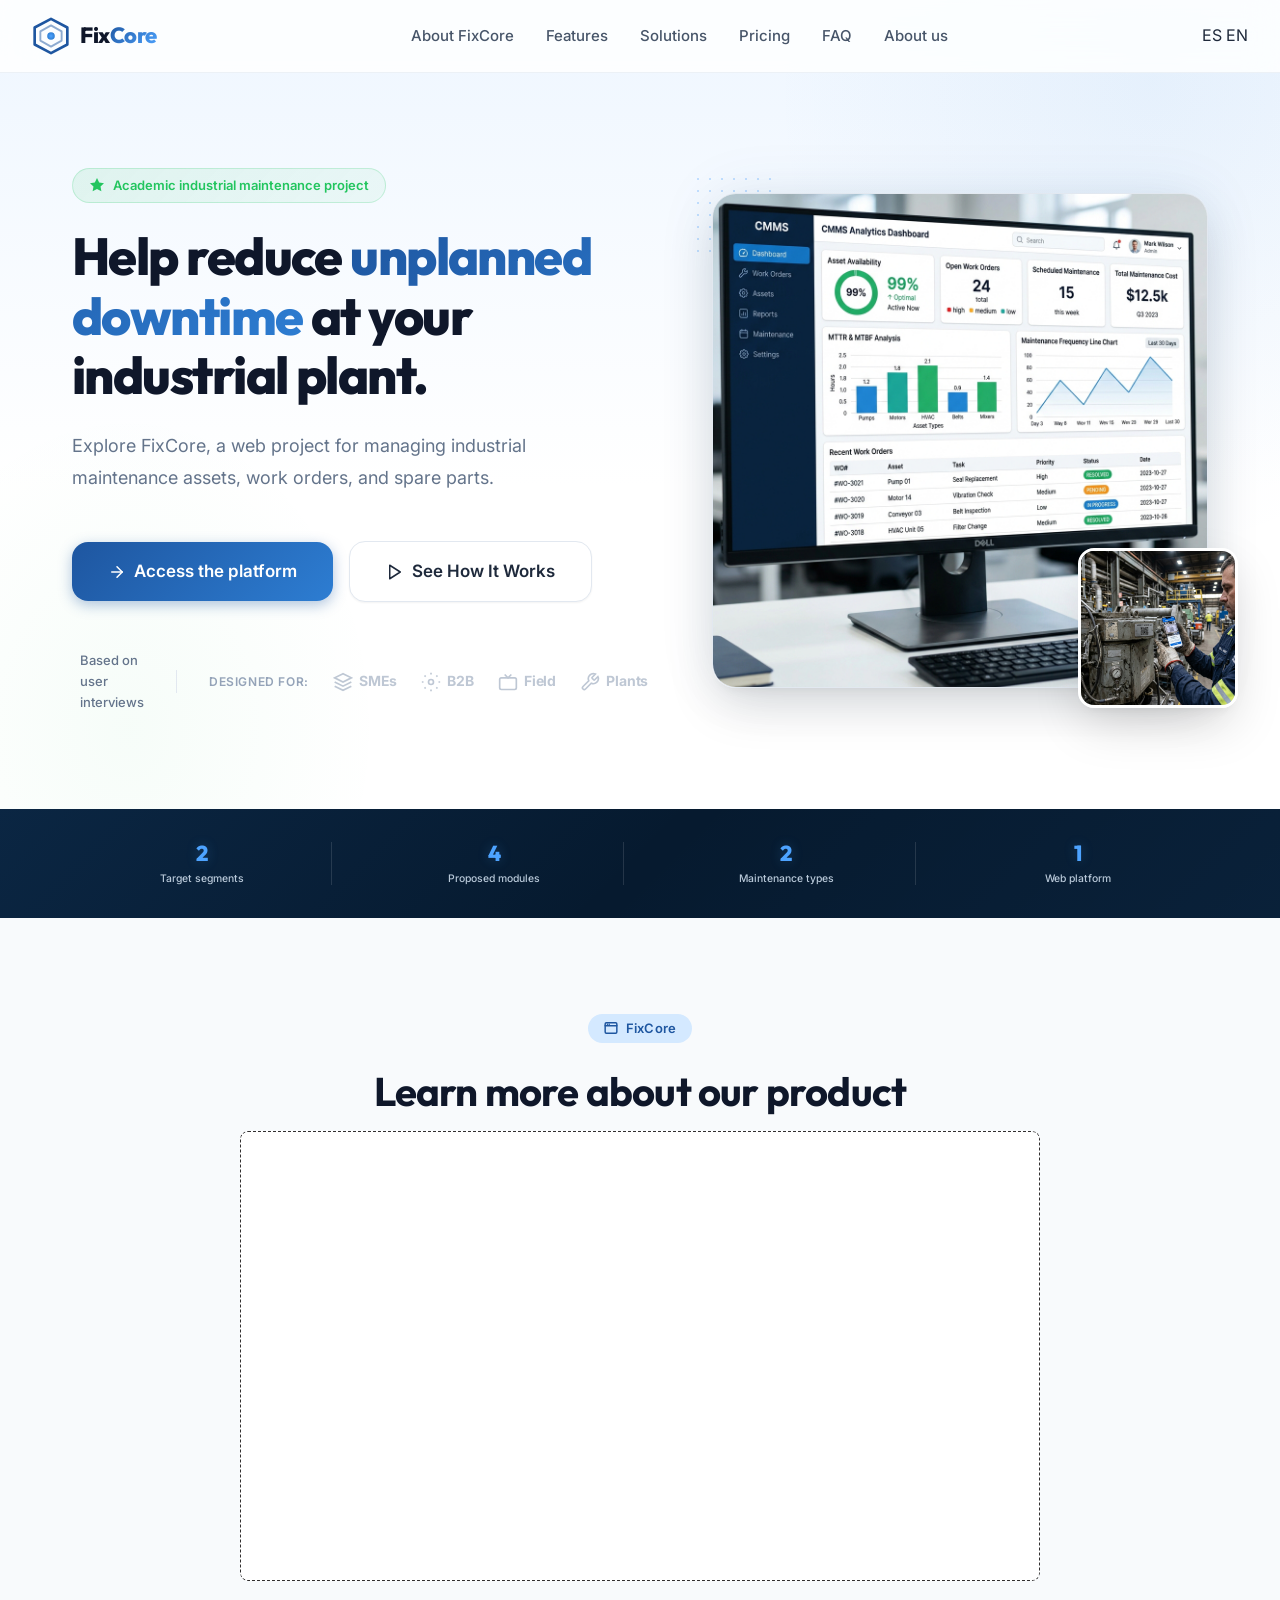
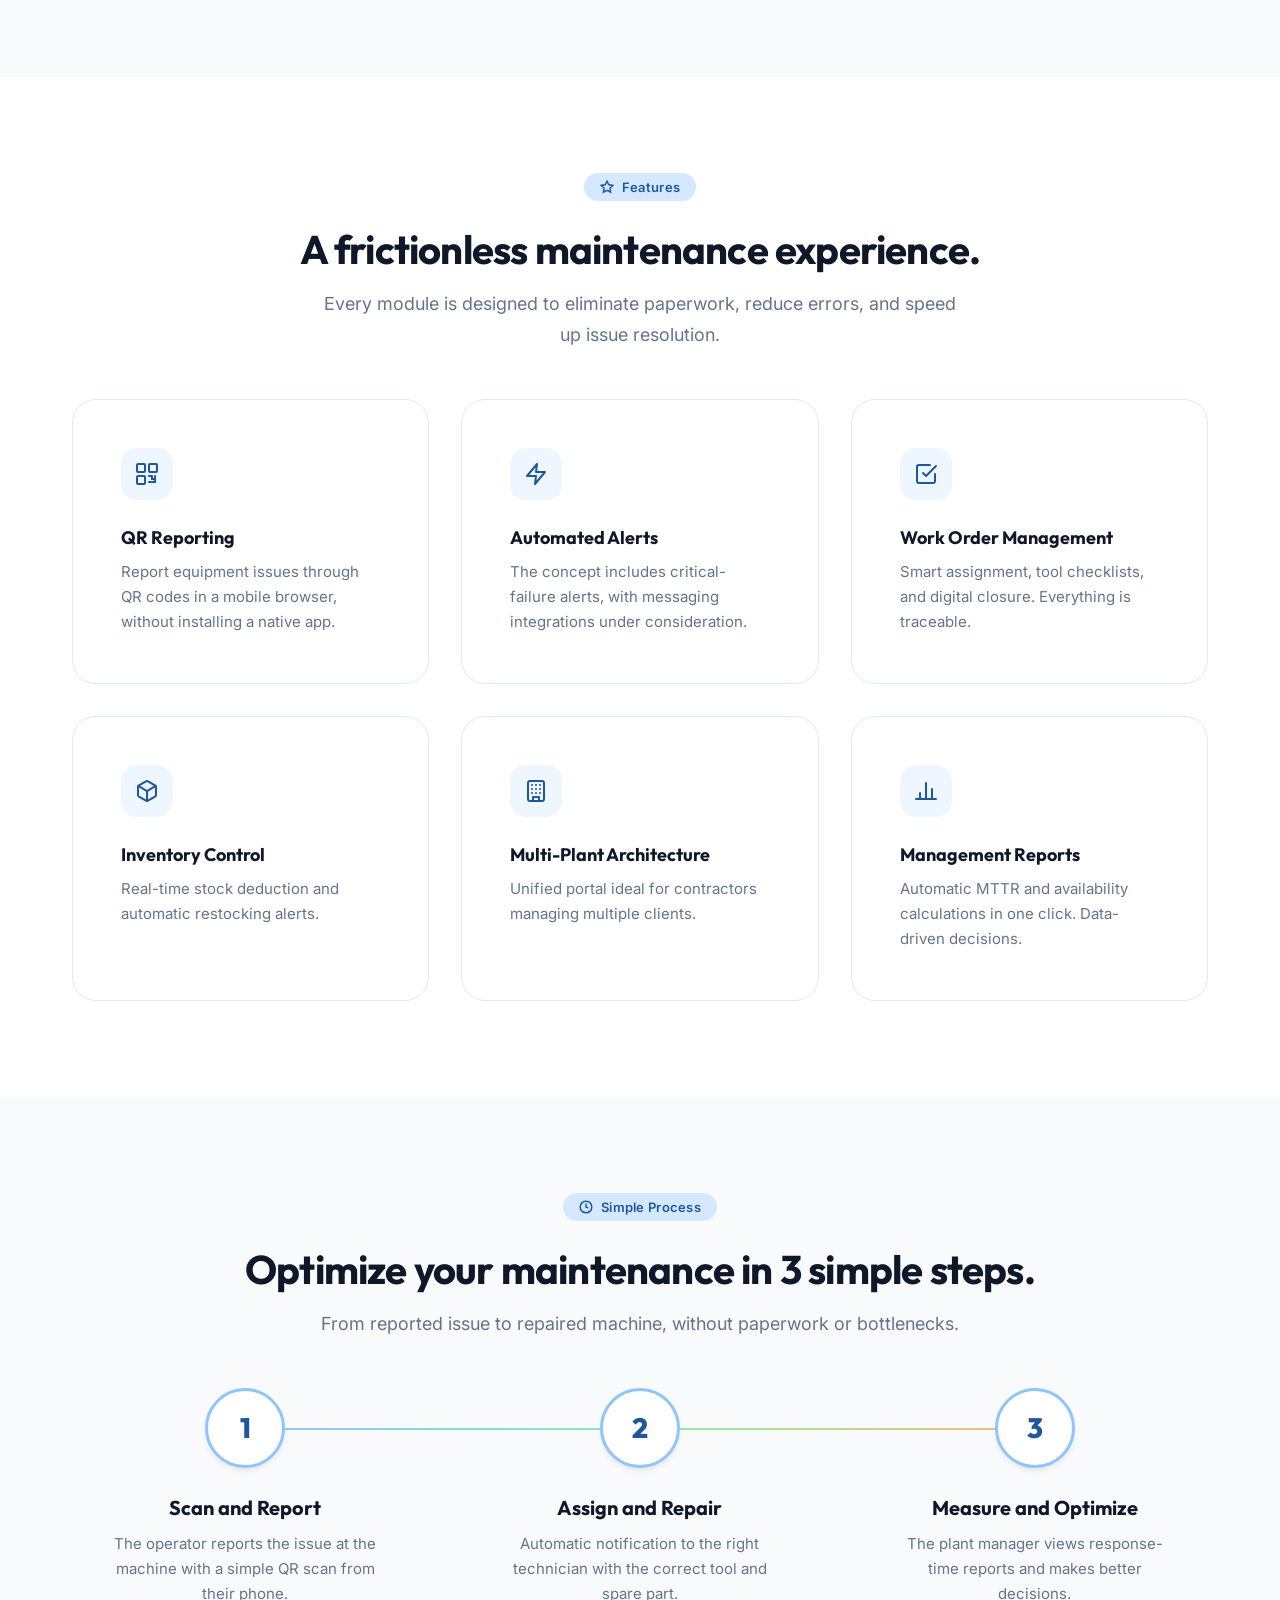
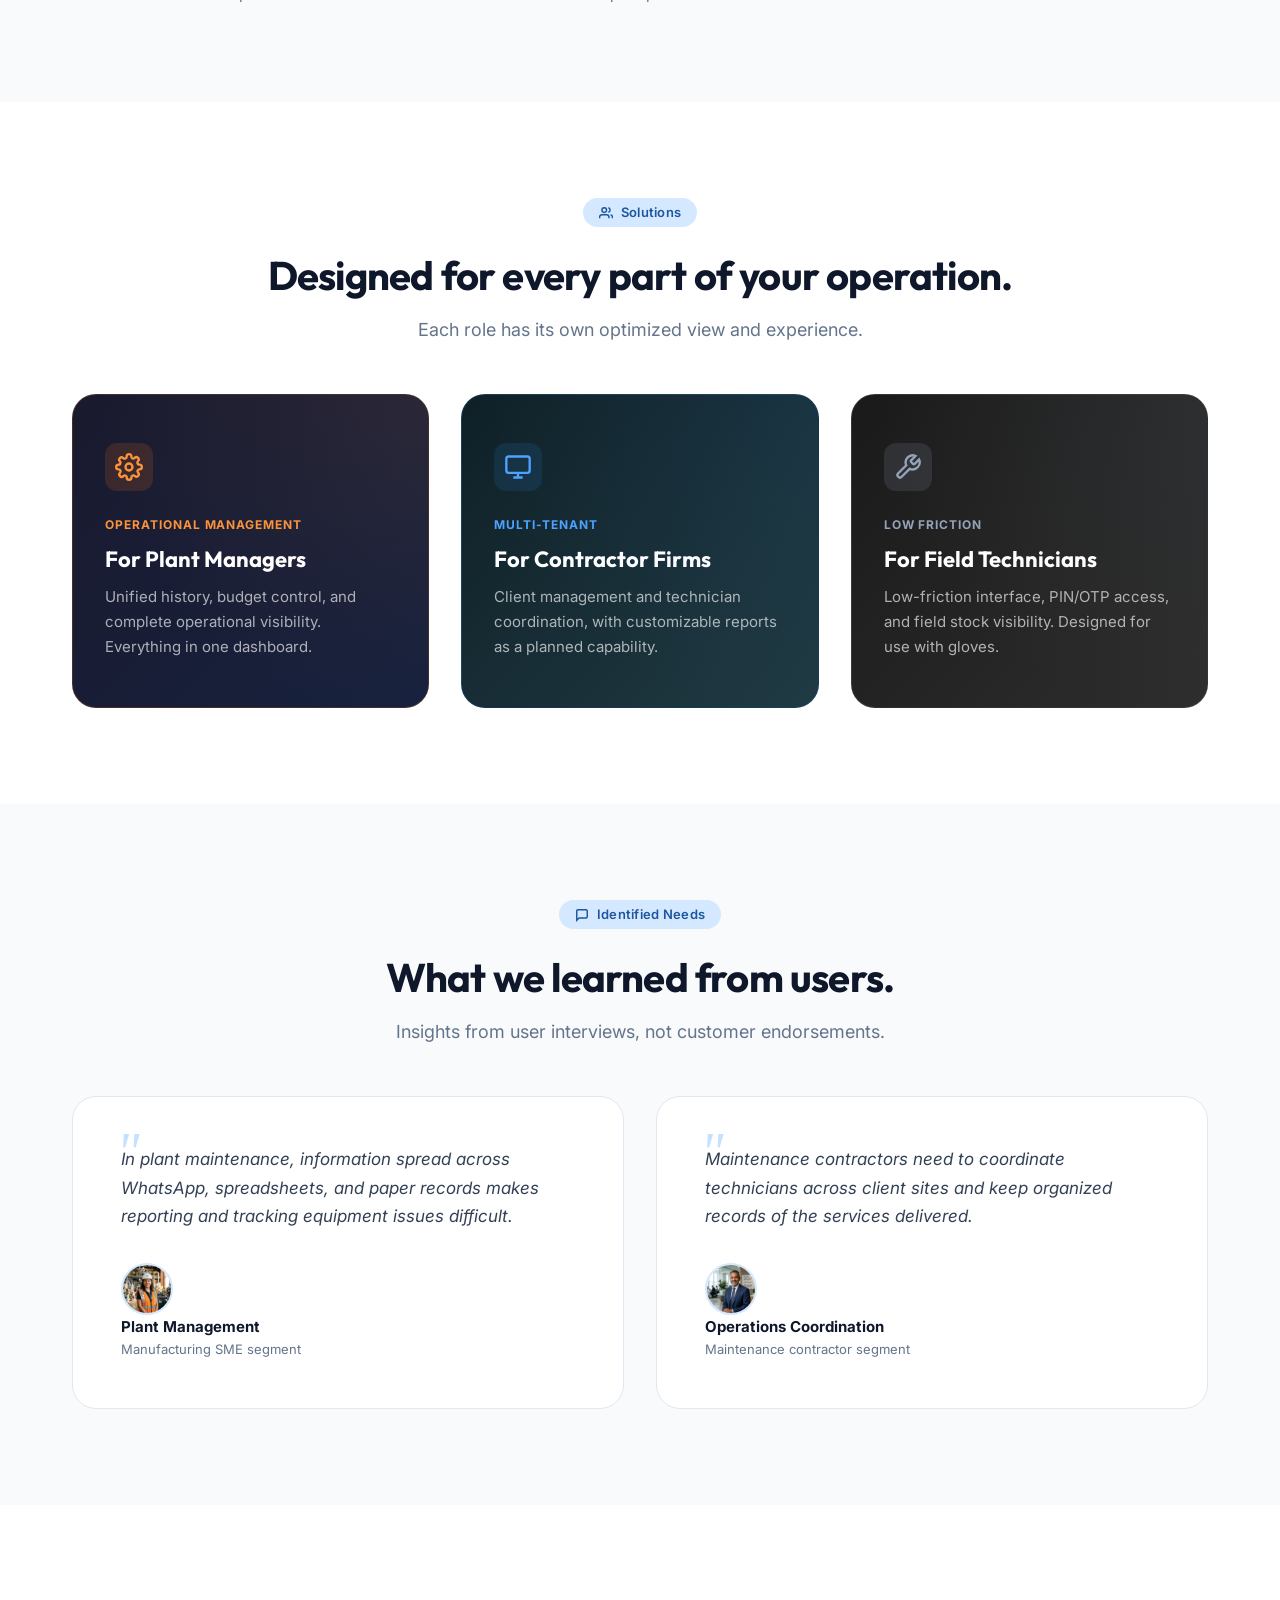
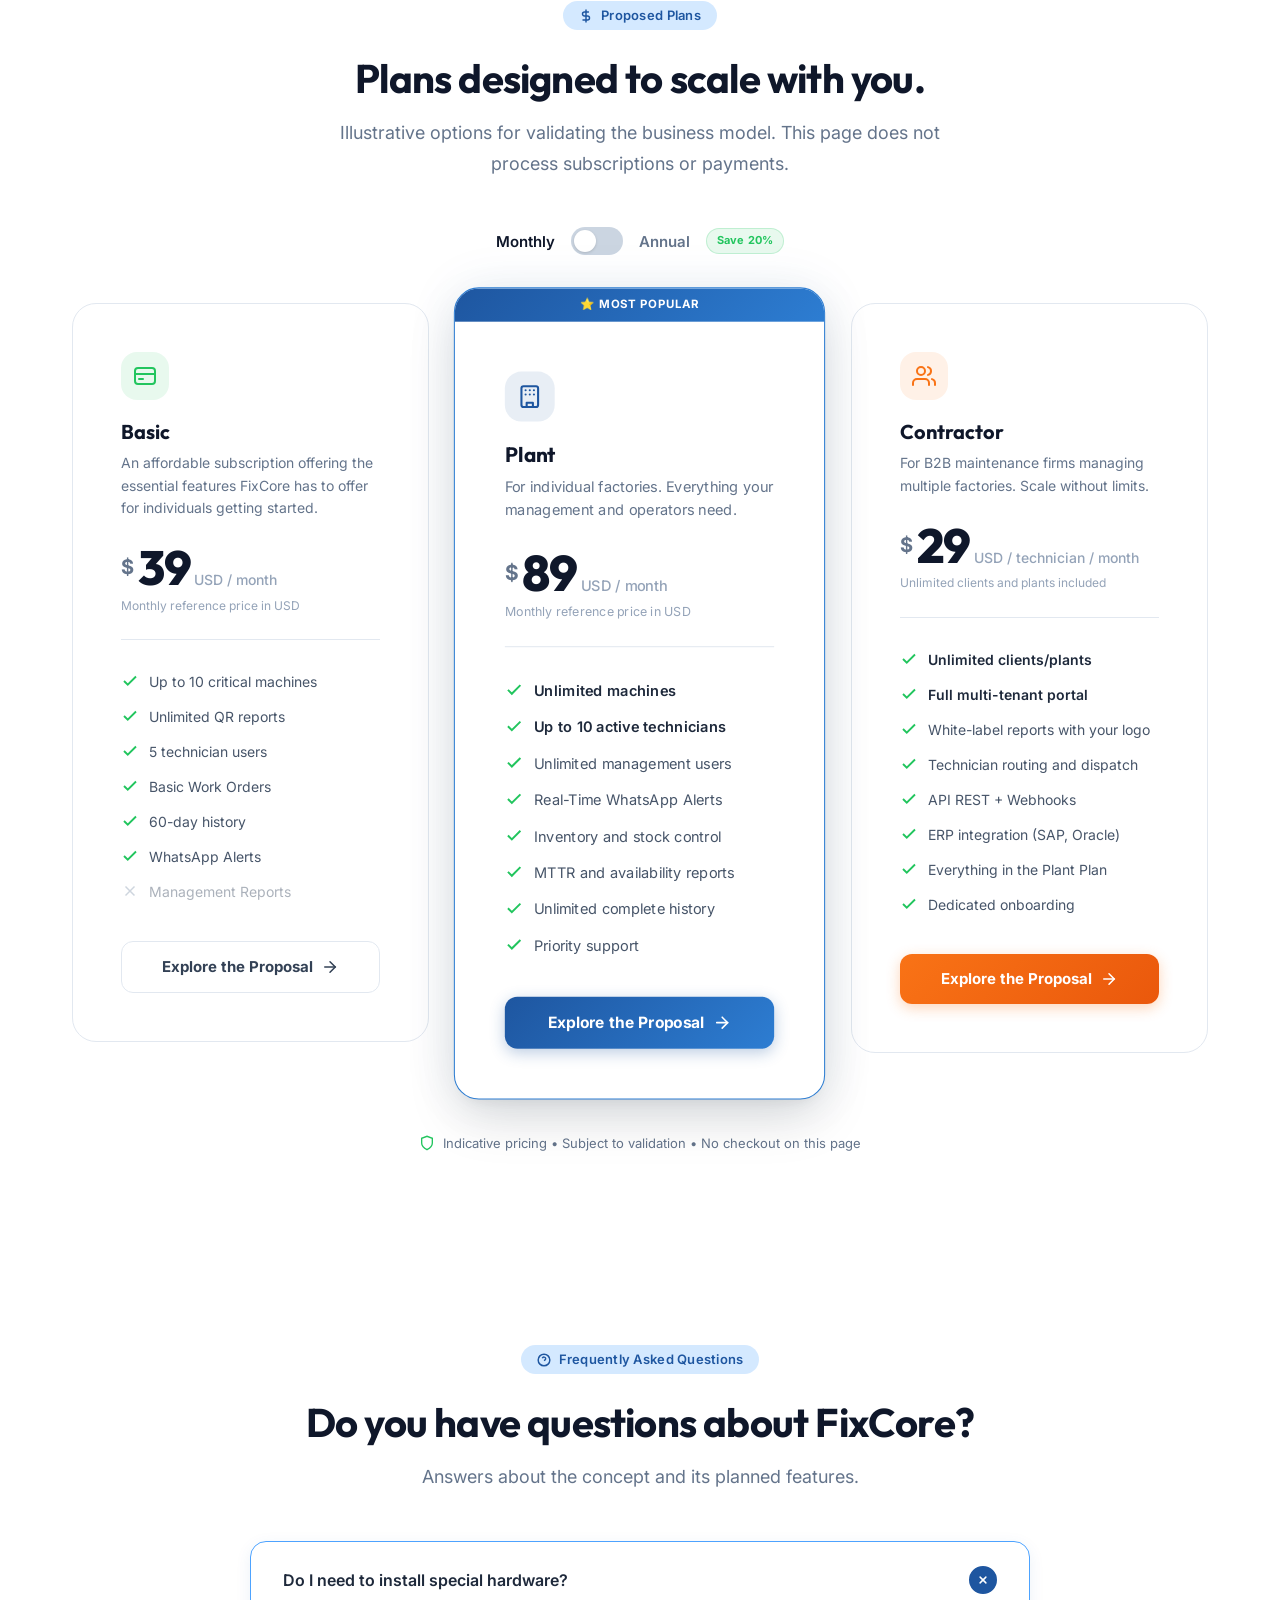
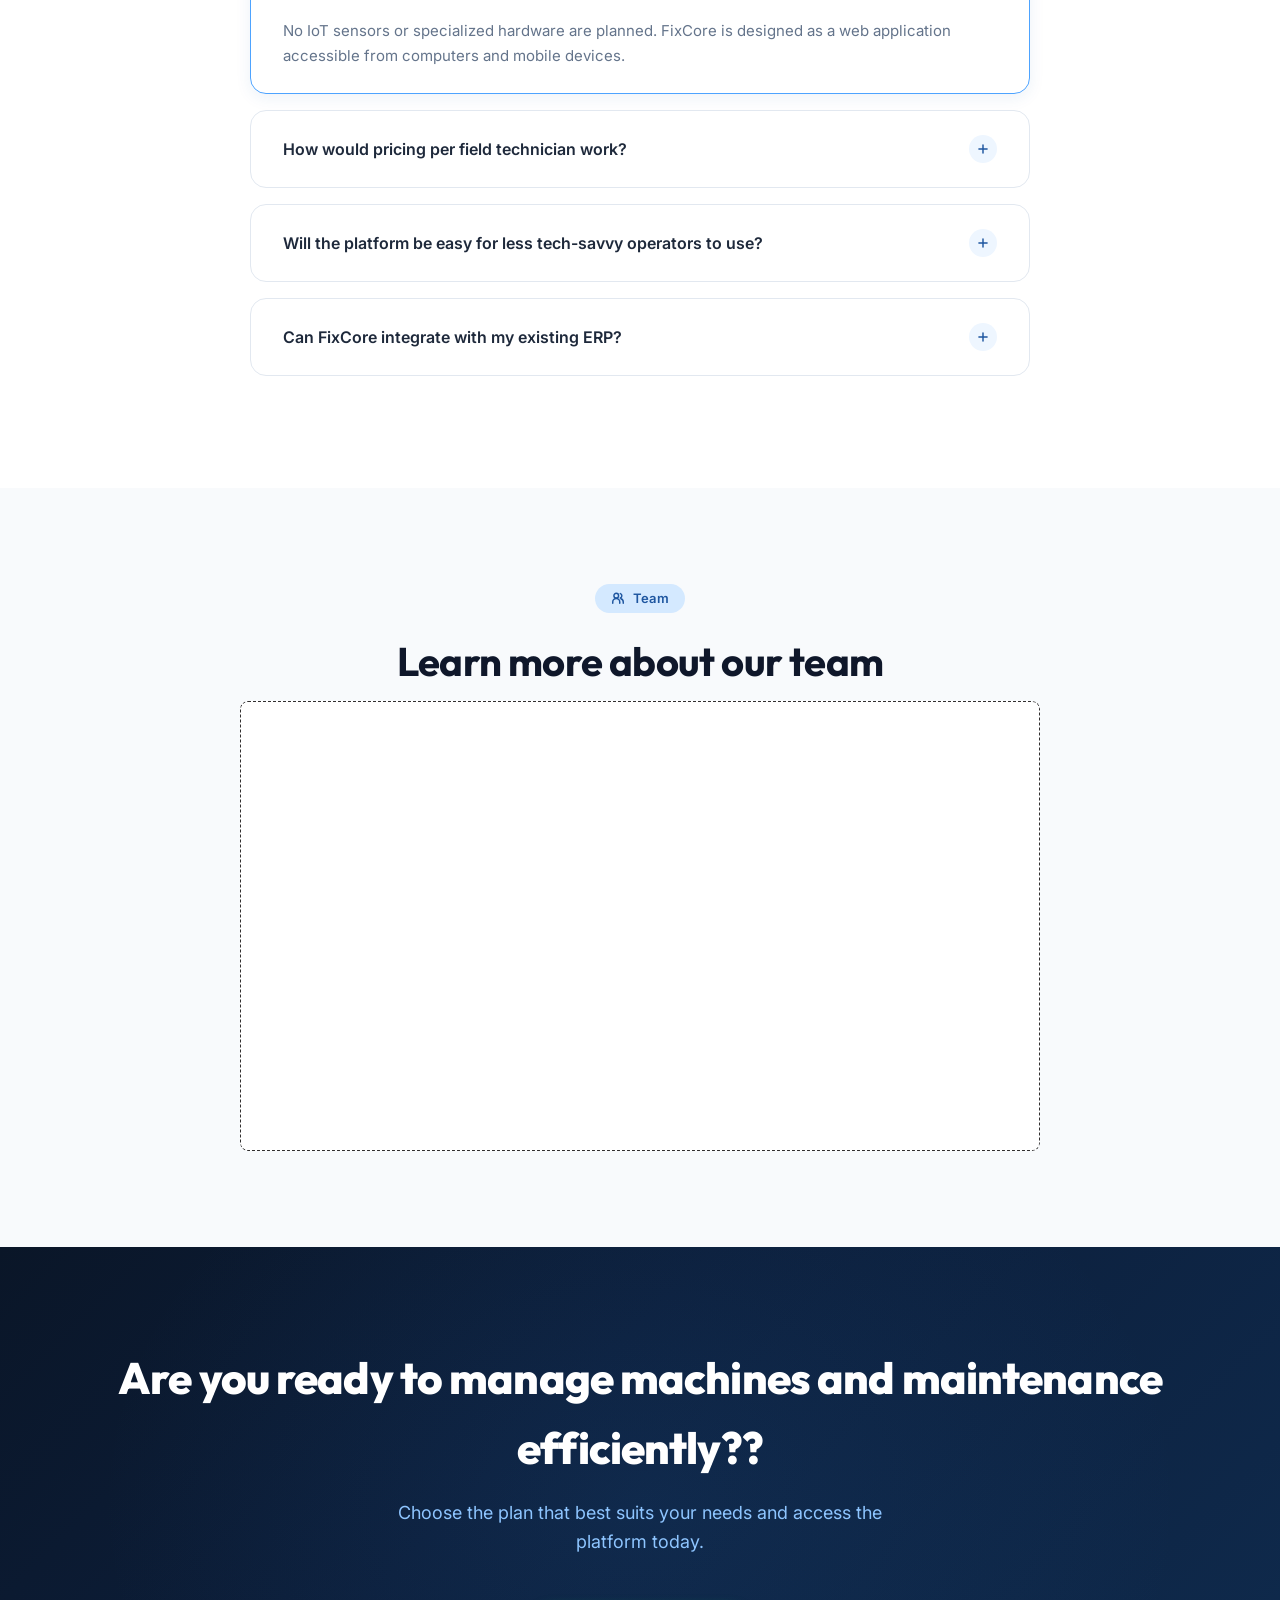
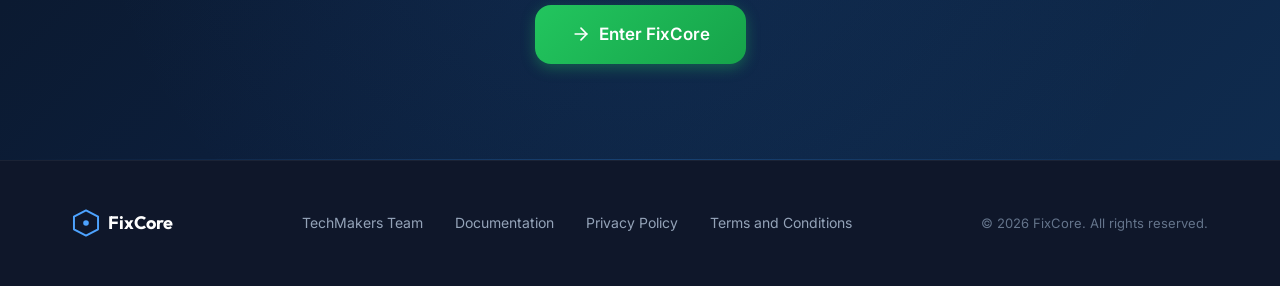
==== index.html @ fe3580e0 "refactor: rename indexes to set english as the default language" ====
<!DOCTYPE html>
<html lang="en">
<head>
  <meta charset="UTF-8" />
  <meta name="viewport" content="width=device-width, initial-scale=1.0" />
  <title>FixCore — CMMS Platform for Industrial Maintenance Management</title>
  <meta name="description" content="Explore FixCore, a web project for managing industrial maintenance assets, work orders, and spare parts." />

  <link rel="preconnect" href="https://fonts.googleapis.com" />
  <link rel="preconnect" href="https://fonts.gstatic.com" crossorigin />
  <link href="https://fonts.googleapis.com/css2?family=Inter:wght@400;500;600;700;800&family=Outfit:wght@400;500;600;700;800&display=swap" rel="stylesheet" />

  <link rel="stylesheet" href="public/assets/styles/style.css" />
  <link rel="alternate" hreflang="es" href="https://techmakers-upc.github.io/Landing-Page/index-es.html" />
  <link rel="alternate" hreflang="en" href="https://techmakers-upc.github.io/Landing-Page/index.html" />
  <link rel="alternate" hreflang="x-default" href="https://techmakers-upc.github.io/Landing-Page/index.html" />
  <style>
    .faq-item__header { width: 100%; background: transparent; color: inherit; text-align: left; }
    button.pricing__toggle-label { background: transparent; font-family: inherit; }
    a:focus-visible, button:focus-visible { outline: 3px solid #2d7dd2; outline-offset: 4px; }
    .pricing__toggle-label:focus-visible { border-radius: 3px; }
    @media (prefers-reduced-motion: reduce) { html { scroll-behavior: auto; } }
  </style>

  <link rel="icon" href="data:image/svg+xml,<svg xmlns='http://www.w3.org/2000/svg' viewBox='0 0 32 32'><rect width='32' height='32' rx='6' fill='%230a1628'/><polygon points='16,4 28,10 28,22 16,28 4,22 4,10' fill='none' stroke='%232d7dd2' stroke-width='2.5'/><circle cx='16' cy='16' r='4' fill='%234da3ff'/></svg>" />
</head>
<body>

<header class="header" id="header">
  <div class="header__inner">
    <a href="#hero" class="header__logo" id="logo">
      <svg class="header__logo-icon" width="36" height="36" viewBox="0 0 100 100" fill="none" xmlns="http://www.w3.org/2000/svg">
        <polygon points="50,5 93,27.5 93,72.5 50,95 7,72.5 7,27.5" fill="none" stroke="url(#logoGrad)" stroke-width="7" stroke-linejoin="round"/>
        <polygon points="50,22 78,38 78,62 50,78 22,62 22,38" fill="none" stroke="url(#logoGrad)" stroke-width="5" stroke-linejoin="round" opacity="0.5"/>
        <circle cx="50" cy="50" r="10" fill="url(#dotGrad)"/>
        <defs>
          <linearGradient id="logoGrad" x1="0" y1="0" x2="100" y2="100">
            <stop offset="0%" stop-color="#1e56a0"/>
            <stop offset="100%" stop-color="#4da3ff"/>
          </linearGradient>
          <radialGradient id="dotGrad" cx="50%" cy="50%" r="50%">
            <stop offset="0%" stop-color="#4da3ff"/>
            <stop offset="100%" stop-color="#2d7dd2"/>
          </radialGradient>
        </defs>
      </svg>
      <span class="header__logo-text">Fix<span>Core</span></span>
    </a>

    <nav class="header__nav" id="mainNav">
      <a href="#about-product">About FixCore</a>
      <a href="#features">Features</a>
      <a href="#solutions">Solutions</a>
      <a href="#pricing">Pricing</a>
      <a href="#faq">FAQ</a>
      <a href="#about-team">About us</a>
    </nav>

    <div class="header__actions">
      <div class="lang-toggle">
        <a href="./index-es.html" class="lang-toggle__btn" onclick="saveScroll()">ES</a>
        <a href="./index.html" class="lang-toggle__btn active" onclick="saveScroll()">EN</a>
      </div>
    </div>

    <button type="button" class="header__mobile-toggle" id="mobileToggle" aria-label="Open menu" aria-controls="mainNav" aria-expanded="false">
      <span></span>
      <span></span>
      <span></span>
    </button>
  </div>
</header>

<main>
  <section class="hero" id="hero">
    <div class="container hero__inner">
      <div class="hero__content">

        <div class="hero__badge">
          <svg width="16" height="16" viewBox="0 0 16 16" fill="none">
            <path d="M8 1L10.2 5.5L15 6.2L11.5 9.6L12.4 14.3L8 12L3.6 14.3L4.5 9.6L1 6.2L5.8 5.5L8 1Z" fill="currentColor"/>
          </svg>
          Academic industrial maintenance project
        </div>

        <h1 class="hero__title">
          Help reduce <span>unplanned downtime</span> at your industrial plant.
        </h1>

        <p class="hero__subtitle">
          Explore FixCore, a web project for managing industrial maintenance assets, work orders, and spare parts.
        </p>

        <div class="hero__cta">
          <a href="https://fixcore-frontend-eight.vercel.app/start" class="btn btn--primary btn--lg" id="heroPrimaryBtn">
            <svg width="18" height="18" viewBox="0 0 24 24" fill="none" stroke="currentColor" stroke-width="2" stroke-linecap="round" stroke-linejoin="round"><path d="M5 12h14"/><path d="M12 5l7 7-7 7"/></svg>
            Access the platform
          </a>
          <a href="#how-it-works" class="btn btn--secondary btn--lg" id="heroSecondaryBtn">
            <svg width="18" height="18" viewBox="0 0 24 24" fill="none" stroke="currentColor" stroke-width="2" stroke-linecap="round" stroke-linejoin="round"><polygon points="5 3 19 12 5 21 5 3"/></svg>
            See How It Works
          </a>
        </div>

        <div class="hero__social-proof">
          <div class="hero__stars"><span class="hero__stars-text">Based on user interviews</span></div>

          <div class="hero__logos">
            <span>Designed for:</span>
            <div class="hero__logo-item">
              <svg viewBox="0 0 24 24" fill="none" stroke="currentColor" stroke-width="2"><path d="M12 2L2 7l10 5 10-5-10-5z"/><path d="M2 17l10 5 10-5"/><path d="M2 12l10 5 10-5"/></svg>
              SMEs
            </div>
            <div class="hero__logo-item">
              <svg viewBox="0 0 24 24" fill="none" stroke="currentColor" stroke-width="2"><circle cx="12" cy="12" r="3"/><path d="M12 1v2M12 21v2M4.22 4.22l1.42 1.42M18.36 18.36l1.42 1.42M1 12h2M21 12h2M4.22 19.78l1.42-1.42M18.36 5.64l1.42-1.42"/></svg>
              B2B
            </div>
            <div class="hero__logo-item">
              <svg viewBox="0 0 24 24" fill="none" stroke="currentColor" stroke-width="2"><rect x="2" y="7" width="20" height="14" rx="2"/><path d="M16 3l-4 4-4-4"/></svg>
              Field
            </div>
            <div class="hero__logo-item">
              <svg viewBox="0 0 24 24" fill="none" stroke="currentColor" stroke-width="2"><path d="M14.7 6.3a1 1 0 000 1.4l1.6 1.6a1 1 0 001.4 0l3.77-3.77a6 6 0 01-7.94 7.94l-6.91 6.91a2.12 2.12 0 01-3-3l6.91-6.91a6 6 0 017.94-7.94l-3.76 3.76z"/></svg>
              Plants
            </div>
          </div>
        </div>
      </div>

      <div class="hero__visual">
        <div class="hero__visual-dashboard">
          <img src="public/assets/images/dashboard-mockup.png" alt="FixCore Dashboard - MTTR and asset availability charts" loading="eager" />
        </div>
        <div class="hero__visual-phone">
          <img src="public/assets/images/phone-qr-mockup.png" alt="FixCore mobile app scanning an industrial QR code" loading="eager" />
        </div>
      </div>
    </div>
  </section>

  <section class="stats-bar" id="stats">
    <div class="container stats-bar__inner">
      <div class="stats-bar__item animate-on-scroll">
        <div class="stats-bar__number"><span data-count="3">0</span></div>
        <div class="stats-bar__label">Target segments</div>
      </div>
      <div class="stats-bar__item animate-on-scroll">
        <div class="stats-bar__number"><span data-count="6">0</span></div>
        <div class="stats-bar__label">Proposed modules</div>
      </div>
      <div class="stats-bar__item animate-on-scroll">
        <div class="stats-bar__number"><span data-count="2">0</span></div>
        <div class="stats-bar__label">Maintenance types</div>
      </div>
      <div class="stats-bar__item animate-on-scroll">
        <div class="stats-bar__number"><span data-count="1">0</span></div>
        <div class="stats-bar__label">Web platform</div>
      </div>
    </div>
  </section>

  <section class="about-product section section--light" id="about-product">
    <div class="container">
      <div class="text-center">
      <span class="section-badge"><svg width="14" height="14" viewBox="0 0 24 24" fill="none" stroke="currentColor" stroke-width="2.5" stroke-linecap="round" stroke-linejoin="round">
        <rect x="2" y="3" width="20" height="18" rx="2"/>
        <path d="M2 8h20"/>
        <path d="M6 5.5h.01M9 5.5h.01"/></svg>
        FixCore
      </span> 
        <h2 class="section-title">Learn more about our product</h2>
      </div>
      
    <div class="video-container">
      <div class="video-placeholder"></div>
    </div>
    
    </div>
    
  </section>

  <section class="features section" id="features">
    <div class="container">
      <div class="text-center">
        <span class="section-badge">
          <svg width="14" height="14" viewBox="0 0 24 24" fill="none" stroke="currentColor" stroke-width="2.5"><path d="M12 2l3.09 6.26L22 9.27l-5 4.87 1.18 6.88L12 17.77l-6.18 3.25L7 14.14 2 9.27l6.91-1.01L12 2z"/></svg>
          Features
        </span>
        <h2 class="section-title">A frictionless maintenance experience.</h2>
        <p class="section-subtitle">Every module is designed to eliminate paperwork, reduce errors, and speed up issue resolution.</p>
      </div>

      <div class="features__grid">

        <div class="feature-card animate-on-scroll" id="featureQR">
          <div class="feature-card__icon">
            <svg viewBox="0 0 24 24" fill="none" stroke="currentColor" stroke-width="2" stroke-linecap="round" stroke-linejoin="round">
              <rect x="2" y="2" width="8" height="8" rx="1"/><rect x="14" y="2" width="8" height="8" rx="1"/>
              <rect x="2" y="14" width="8" height="8" rx="1"/><path d="M14 14h3v3"/><path d="M20 14v3h-3"/><path d="M14 20h6"/><path d="M20 20v-3"/>
            </svg>
          </div>
          <h3 class="feature-card__title">QR Reporting</h3>
          <p class="feature-card__desc">Report equipment issues through QR codes in a mobile browser, without installing a native app.</p>
        </div>

        <div class="feature-card animate-on-scroll" id="featureAlerts">
          <div class="feature-card__icon">
            <svg viewBox="0 0 24 24" fill="none" stroke="currentColor" stroke-width="2" stroke-linecap="round" stroke-linejoin="round">
              <polygon points="13 2 3 14 12 14 11 22 21 10 12 10 13 2"/>
            </svg>
          </div>
          <h3 class="feature-card__title">Automated Alerts</h3>
          <p class="feature-card__desc">The concept includes critical-failure alerts, with messaging integrations under consideration.</p>
        </div>

        <div class="feature-card animate-on-scroll" id="featureOTs">
          <div class="feature-card__icon">
            <svg viewBox="0 0 24 24" fill="none" stroke="currentColor" stroke-width="2" stroke-linecap="round" stroke-linejoin="round">
              <path d="M9 11l3 3L22 4"/><path d="M21 12v7a2 2 0 01-2 2H5a2 2 0 01-2-2V5a2 2 0 012-2h11"/>
            </svg>
          </div>
          <h3 class="feature-card__title">Work Order Management</h3>
          <p class="feature-card__desc">Smart assignment, tool checklists, and digital closure. Everything is traceable.</p>
        </div>

        <div class="feature-card animate-on-scroll" id="featureInventory">
          <div class="feature-card__icon">
            <svg viewBox="0 0 24 24" fill="none" stroke="currentColor" stroke-width="2" stroke-linecap="round" stroke-linejoin="round">
              <path d="M21 16V8a2 2 0 00-1-1.73l-7-4a2 2 0 00-2 0l-7 4A2 2 0 003 8v8a2 2 0 001 1.73l7 4a2 2 0 002 0l7-4A2 2 0 0021 16z"/>
              <polyline points="3.27 6.96 12 12.01 20.73 6.96"/><line x1="12" y1="22.08" x2="12" y2="12"/>
            </svg>
          </div>
          <h3 class="feature-card__title">Inventory Control</h3>
          <p class="feature-card__desc">Real-time stock deduction and automatic restocking alerts.</p>
        </div>

        <div class="feature-card animate-on-scroll" id="featureMultiPlant">
          <div class="feature-card__icon">
            <svg viewBox="0 0 24 24" fill="none" stroke="currentColor" stroke-width="2" stroke-linecap="round" stroke-linejoin="round">
              <rect x="4" y="2" width="16" height="20" rx="2"/><path d="M9 22v-4h6v4"/><path d="M8 6h.01"/><path d="M16 6h.01"/><path d="M12 6h.01"/>
              <path d="M12 10h.01"/><path d="M16 10h.01"/><path d="M8 10h.01"/><path d="M12 14h.01"/><path d="M16 14h.01"/><path d="M8 14h.01"/>
            </svg>
          </div>
          <h3 class="feature-card__title">Multi-Plant Architecture</h3>
          <p class="feature-card__desc">Unified portal ideal for contractors managing multiple clients.</p>
        </div>

        <div class="feature-card animate-on-scroll" id="featureReports">
          <div class="feature-card__icon">
            <svg viewBox="0 0 24 24" fill="none" stroke="currentColor" stroke-width="2" stroke-linecap="round" stroke-linejoin="round">
              <line x1="18" y1="20" x2="18" y2="10"/><line x1="12" y1="20" x2="12" y2="4"/><line x1="6" y1="20" x2="6" y2="14"/>
              <line x1="2" y1="20" x2="22" y2="20"/>
            </svg>
          </div>
          <h3 class="feature-card__title">Management Reports</h3>
          <p class="feature-card__desc">Automatic MTTR and availability calculations in one click. Data-driven decisions.</p>
        </div>
      </div>
    </div>
  </section>

  <section class="how-it-works section section--light" id="how-it-works">
    <div class="container">
      <div class="text-center">
        <span class="section-badge">
          <svg width="14" height="14" viewBox="0 0 24 24" fill="none" stroke="currentColor" stroke-width="2.5"><circle cx="12" cy="12" r="10"/><polyline points="12 6 12 12 16 14"/></svg>
          Simple Process
        </span>
        <h2 class="section-title">Optimize your maintenance in 3 simple steps.</h2>
        <p class="section-subtitle">From reported issue to repaired machine, without paperwork or bottlenecks.</p>
      </div>

      <div class="how-it-works__steps">
        <div class="step-card animate-on-scroll" id="step1">
          <div class="step-card__number">1</div>
          <h3 class="step-card__title">Scan and Report</h3>
          <p class="step-card__desc">The operator reports the issue at the machine with a simple QR scan from their phone.</p>
        </div>

        <div class="step-card animate-on-scroll" id="step2">
          <div class="step-card__number">2</div>
          <h3 class="step-card__title">Assign and Repair</h3>
          <p class="step-card__desc">Automatic notification to the right technician with the correct tool and spare part.</p>
        </div>

        <div class="step-card animate-on-scroll" id="step3">
          <div class="step-card__number">3</div>
          <h3 class="step-card__title">Measure and Optimize</h3>
          <p class="step-card__desc">The plant manager views response-time reports and makes better decisions.</p>
        </div>
      </div>
    </div>
  </section>

  <section class="solutions section" id="solutions">
    <div class="container">
      <div class="text-center">
        <span class="section-badge">
          <svg width="14" height="14" viewBox="0 0 24 24" fill="none" stroke="currentColor" stroke-width="2.5"><path d="M17 21v-2a4 4 0 00-4-4H5a4 4 0 00-4 4v2"/><circle cx="9" cy="7" r="4"/><path d="M23 21v-2a4 4 0 00-3-3.87"/><path d="M16 3.13a4 4 0 010 7.75"/></svg>
          Solutions
        </span>
        <h2 class="section-title">Designed for every part of your operation.</h2>
        <p class="section-subtitle">Each role has its own optimized view and experience.</p>
      </div>

      <div class="solutions__grid">

        <div class="solution-card solution-card--orange animate-on-scroll" id="solutionPlant">
          <div class="solution-card__icon">
            <svg width="28" height="28" viewBox="0 0 24 24" fill="none" stroke="currentColor" stroke-width="2"><path d="M12 15a3 3 0 100-6 3 3 0 000 6z"/><path d="M19.4 15a1.65 1.65 0 00.33 1.82l.06.06a2 2 0 01-2.83 2.83l-.06-.06a1.65 1.65 0 00-1.82-.33 1.65 1.65 0 00-1 1.51V21a2 2 0 01-4 0v-.09A1.65 1.65 0 009 19.4a1.65 1.65 0 00-1.82.33l-.06.06a2 2 0 01-2.83-2.83l.06-.06a1.65 1.65 0 00.33-1.82 1.65 1.65 0 00-1.51-1H3a2 2 0 010-4h.09A1.65 1.65 0 004.6 9a1.65 1.65 0 00-.33-1.82l-.06-.06a2 2 0 112.83-2.83l.06.06a1.65 1.65 0 001.82.33H9a1.65 1.65 0 001-1.51V3a2 2 0 014 0v.09a1.65 1.65 0 001 1.51 1.65 1.65 0 001.82-.33l.06-.06a2 2 0 012.83 2.83l-.06.06a1.65 1.65 0 00-.33 1.82V9c.26.604.852.997 1.51 1H21a2 2 0 010 4h-.09a1.65 1.65 0 00-1.51 1z"/></svg>
          </div>
          <span class="solution-card__tag">Operational Management</span>
          <h3 class="solution-card__title">For Plant Managers</h3>
          <p class="solution-card__desc">Unified history, budget control, and complete operational visibility. Everything in one dashboard.</p>
        </div>

        <div class="solution-card solution-card--blue animate-on-scroll" id="solutionContractor">
          <div class="solution-card__icon">
            <svg width="28" height="28" viewBox="0 0 24 24" fill="none" stroke="currentColor" stroke-width="2"><rect x="2" y="3" width="20" height="14" rx="2"/><line x1="8" y1="21" x2="16" y2="21"/><line x1="12" y1="17" x2="12" y2="21"/></svg>
          </div>
          <span class="solution-card__tag">Multi-Tenant</span>
          <h3 class="solution-card__title">For Contractor Firms</h3>
          <p class="solution-card__desc">Client management and technician coordination, with customizable reports as a planned capability.</p>
        </div>

        <div class="solution-card solution-card--dark animate-on-scroll" id="solutionTech">
          <div class="solution-card__icon">
            <svg width="28" height="28" viewBox="0 0 24 24" fill="none" stroke="currentColor" stroke-width="2"><path d="M14.7 6.3a1 1 0 000 1.4l1.6 1.6a1 1 0 001.4 0l3.77-3.77a6 6 0 01-7.94 7.94l-6.91 6.91a2.12 2.12 0 01-3-3l6.91-6.91a6 6 0 017.94-7.94l-3.76 3.76z"/></svg>
          </div>
          <span class="solution-card__tag">Low Friction</span>
          <h3 class="solution-card__title">For Field Technicians</h3>
          <p class="solution-card__desc">Low-friction interface, PIN/OTP access, and field stock visibility. Designed for use with gloves.</p>
        </div>
      </div>
    </div>
  </section>

  <section class="testimonials section section--light" id="testimonials">
    <div class="container">
      <div class="text-center">
        <span class="section-badge">
          <svg width="14" height="14" viewBox="0 0 24 24" fill="none" stroke="currentColor" stroke-width="2.5"><path d="M21 15a2 2 0 01-2 2H7l-4 4V5a2 2 0 012-2h14a2 2 0 012 2z"/></svg>
          Identified Needs
        </span>
        <h2 class="section-title">What we learned from users.</h2>
        <p class="section-subtitle">Insights from user interviews, not customer endorsements.</p>
      </div>

      <div class="testimonials__grid">

        <div class="testimonial-card animate-on-scroll" id="testimonial1">

          <p class="testimonial-card__quote">
            In plant maintenance, information spread across WhatsApp, spreadsheets, and paper records makes reporting and tracking equipment issues difficult.
          </p>
          <div class="testimonial-card__author">
            <img class="testimonial-card__avatar" src="public/assets/images/testimonial-carla.png" alt="Illustration of a plant manager profile" />
            <div>
              <div class="testimonial-card__name">Plant Management</div>
              <div class="testimonial-card__role">Manufacturing SME segment</div>
            </div>
          </div>
        </div>

        <div class="testimonial-card animate-on-scroll" id="testimonial2">

          <p class="testimonial-card__quote">
            Maintenance contractors need to coordinate technicians across client sites and keep organized records of the services delivered.
          </p>
          <div class="testimonial-card__author">
            <img class="testimonial-card__avatar" src="public/assets/images/testimonial-victor.png" alt="Illustration of an operations coordinator profile" />
            <div>
              <div class="testimonial-card__name">Operations Coordination</div>
              <div class="testimonial-card__role">Maintenance contractor segment</div>
            </div>
          </div>
        </div>
      </div>
    </div>
  </section>

  <section class="pricing section" id="pricing">
    <div class="container">
      <div class="text-center">
        <span class="section-badge">
          <svg width="14" height="14" viewBox="0 0 24 24" fill="none" stroke="currentColor" stroke-width="2.5"><line x1="12" y1="1" x2="12" y2="23"/><path d="M17 5H9.5a3.5 3.5 0 000 7h5a3.5 3.5 0 010 7H6"/></svg>
          Proposed Plans
        </span>
        <h2 class="section-title">Plans designed to scale with you.</h2>
        <p class="section-subtitle">Illustrative options for validating the business model. This page does not process subscriptions or payments.</p>
      </div>

      <div class="pricing__toggle">
        <button type="button" class="pricing__toggle-label active" id="toggleMonthly" onclick="togglePricing('monthly')" aria-pressed="true">Monthly</button>
        <button type="button" class="pricing__toggle-switch" id="pricingSwitch" onclick="togglePricingSwitch()" role="switch" aria-checked="false" aria-label="Switch between monthly and annual billing"></button>
        <button type="button" class="pricing__toggle-label" id="toggleAnnual" onclick="togglePricing('annual')" aria-pressed="false">Annual</button>
        <span class="pricing__save-badge">Save 20%</span>
      </div>

      <div class="pricing__grid">

        <div class="pricing-card animate-on-scroll" id="planFree">
          <div class="pricing-card__header">
            <div class="pricing-card__icon pricing-card__icon--free">
              <svg viewBox="0 0 24 24" fill="none" stroke="currentColor"
                  stroke-width="2" stroke-linecap="round" stroke-linejoin="round">
                  <rect x="2" y="4" width="20" height="16" rx="3"/>
                  <path d="M2 10h20"/>
                  <path d="M6 15h4"/>
              </svg>
            </div>
            <h3 class="pricing-card__name">Basic</h3>
            <p class="pricing-card__desc">An affordable subscription offering the essential features FixCore has to offer for individuals getting started.</p>
          </div>

          <div class="pricing-card__price">
            <span class="pricing-card__currency">$</span>
            <span class="pricing-card__amount" data-monthly="39" data-annual="29">39</span>
            <span class="pricing-card__period">USD / month</span>
          </div>
          <p class="pricing-card__period-note">
            <span class="pricing-annual-note" style="display:none;">Illustrative annual billing ($348/year)</span>
            <span class="pricing-monthly-note">Monthly reference price in USD</span>
          </p>

          <div class="pricing-card__divider"></div>

          <ul class="pricing-card__features">
            <li class="pricing-card__feature pricing-card__feature--included">
              <svg viewBox="0 0 24 24" fill="none" stroke="currentColor" stroke-width="2.5"><polyline points="20 6 9 17 4 12"/></svg>
              Up to 10 critical machines
            </li>
            <li class="pricing-card__feature pricing-card__feature--included">
              <svg viewBox="0 0 24 24" fill="none" stroke="currentColor" stroke-width="2.5"><polyline points="20 6 9 17 4 12"/></svg>
              Unlimited QR reports
            </li>
            <li class="pricing-card__feature pricing-card__feature--included">
              <svg viewBox="0 0 24 24" fill="none" stroke="currentColor" stroke-width="2.5"><polyline points="20 6 9 17 4 12"/></svg>
              5 technician users
            </li>
            <li class="pricing-card__feature pricing-card__feature--included">
              <svg viewBox="0 0 24 24" fill="none" stroke="currentColor" stroke-width="2.5"><polyline points="20 6 9 17 4 12"/></svg>
              Basic Work Orders
            </li>
            <li class="pricing-card__feature pricing-card__feature--included">
              <svg viewBox="0 0 24 24" fill="none" stroke="currentColor" stroke-width="2.5"><polyline points="20 6 9 17 4 12"/></svg>
              60-day history
            </li>
            <li class="pricing-card__feature pricing-card__feature--included">
              <svg viewBox="0 0 24 24" fill="none" stroke="currentColor" stroke-width="2.5"><polyline points="20 6 9 17 4 12"/></svg>
              WhatsApp Alerts
            </li>
            <li class="pricing-card__feature pricing-card__feature--excluded">
              <svg viewBox="0 0 24 24" fill="none" stroke="currentColor" stroke-width="2"><line x1="18" y1="6" x2="6" y2="18"/><line x1="6" y1="6" x2="18" y2="18"/></svg>
              Management Reports
            </li>
          </ul>

          <a href="https://fixcore-frontend-eight.vercel.app/start" class="pricing-card__cta pricing-card__cta--outline" id="ctaFree">
            Explore the Proposal
            <svg viewBox="0 0 24 24" fill="none" stroke="currentColor" stroke-width="2" stroke-linecap="round"><path d="M5 12h14"/><path d="M12 5l7 7-7 7"/></svg>
          </a>
        </div>

        <div class="pricing-card pricing-card--featured animate-on-scroll" id="planPlant">
          <div class="pricing-card__popular">⭐ Most Popular</div>
          <div class="pricing-card__header">
            <div class="pricing-card__icon pricing-card__icon--plant">
              <svg viewBox="0 0 24 24" fill="none" stroke="currentColor" stroke-width="2" stroke-linecap="round" stroke-linejoin="round"><rect x="4" y="2" width="16" height="20" rx="2"/><path d="M9 22v-4h6v4"/><path d="M8 6h.01"/><path d="M16 6h.01"/><path d="M12 6h.01"/><path d="M12 10h.01"/><path d="M16 10h.01"/><path d="M8 10h.01"/></svg>
            </div>
            <h3 class="pricing-card__name">Plant</h3>
            <p class="pricing-card__desc">For individual factories. Everything your management and operators need.</p>
          </div>

          <div class="pricing-card__price">
            <span class="pricing-card__currency">$</span>
            <span class="pricing-card__amount" data-monthly="89" data-annual="71">89</span>
            <span class="pricing-card__period">USD / month</span>
          </div>
          <p class="pricing-card__period-note">
            <span class="pricing-annual-note" style="display:none;">Illustrative annual billing ($852/year)</span>
            <span class="pricing-monthly-note">Monthly reference price in USD</span>
          </p>

          <div class="pricing-card__divider"></div>

          <ul class="pricing-card__features">
            <li class="pricing-card__feature pricing-card__feature--included pricing-card__feature--highlight">
              <svg viewBox="0 0 24 24" fill="none" stroke="currentColor" stroke-width="2.5"><polyline points="20 6 9 17 4 12"/></svg>
              Unlimited machines
            </li>
            <li class="pricing-card__feature pricing-card__feature--included pricing-card__feature--highlight">
              <svg viewBox="0 0 24 24" fill="none" stroke="currentColor" stroke-width="2.5"><polyline points="20 6 9 17 4 12"/></svg>
              Up to 10 active technicians
            </li>
            <li class="pricing-card__feature pricing-card__feature--included">
              <svg viewBox="0 0 24 24" fill="none" stroke="currentColor" stroke-width="2.5"><polyline points="20 6 9 17 4 12"/></svg>
              Unlimited management users
            </li>
            <li class="pricing-card__feature pricing-card__feature--included">
              <svg viewBox="0 0 24 24" fill="none" stroke="currentColor" stroke-width="2.5"><polyline points="20 6 9 17 4 12"/></svg>
              Real-Time WhatsApp Alerts
            </li>
            <li class="pricing-card__feature pricing-card__feature--included">
              <svg viewBox="0 0 24 24" fill="none" stroke="currentColor" stroke-width="2.5"><polyline points="20 6 9 17 4 12"/></svg>
              Inventory and stock control
            </li>
            <li class="pricing-card__feature pricing-card__feature--included">
              <svg viewBox="0 0 24 24" fill="none" stroke="currentColor" stroke-width="2.5"><polyline points="20 6 9 17 4 12"/></svg>
              MTTR and availability reports
            </li>
            <li class="pricing-card__feature pricing-card__feature--included">
              <svg viewBox="0 0 24 24" fill="none" stroke="currentColor" stroke-width="2.5"><polyline points="20 6 9 17 4 12"/></svg>
              Unlimited complete history
            </li>
            <li class="pricing-card__feature pricing-card__feature--included">
              <svg viewBox="0 0 24 24" fill="none" stroke="currentColor" stroke-width="2.5"><polyline points="20 6 9 17 4 12"/></svg>
              Priority support
            </li>
          </ul>

          <a href="https://fixcore-frontend-eight.vercel.app/start" class="pricing-card__cta pricing-card__cta--primary" id="ctaPlant">
            Explore the Proposal
            <svg viewBox="0 0 24 24" fill="none" stroke="currentColor" stroke-width="2" stroke-linecap="round"><path d="M5 12h14"/><path d="M12 5l7 7-7 7"/></svg>
          </a>
        </div>

        <div class="pricing-card animate-on-scroll" id="planContractor">
          <div class="pricing-card__header">
            <div class="pricing-card__icon pricing-card__icon--contractor">
              <svg viewBox="0 0 24 24" fill="none" stroke="currentColor" stroke-width="2" stroke-linecap="round" stroke-linejoin="round"><path d="M17 21v-2a4 4 0 00-4-4H5a4 4 0 00-4 4v2"/><circle cx="9" cy="7" r="4"/><path d="M23 21v-2a4 4 0 00-3-3.87"/><path d="M16 3.13a4 4 0 010 7.75"/></svg>
            </div>
            <h3 class="pricing-card__name">Contractor</h3>
            <p class="pricing-card__desc">For B2B maintenance firms managing multiple factories. Scale without limits.</p>
          </div>

          <div class="pricing-card__price">
            <span class="pricing-card__currency">$</span>
            <span class="pricing-card__amount" data-monthly="29" data-annual="23">29</span>
            <span class="pricing-card__period">USD / technician / month</span>
          </div>
          <p class="pricing-card__period-note">
            <span class="pricing-annual-note" style="display:none;">Illustrative annual billing ($276/technician/year)</span>
            <span class="pricing-monthly-note">Unlimited clients and plants included</span>
          </p>

          <div class="pricing-card__divider"></div>

          <ul class="pricing-card__features">
            <li class="pricing-card__feature pricing-card__feature--included pricing-card__feature--highlight">
              <svg viewBox="0 0 24 24" fill="none" stroke="currentColor" stroke-width="2.5"><polyline points="20 6 9 17 4 12"/></svg>
              Unlimited clients/plants
            </li>
            <li class="pricing-card__feature pricing-card__feature--included pricing-card__feature--highlight">
              <svg viewBox="0 0 24 24" fill="none" stroke="currentColor" stroke-width="2.5"><polyline points="20 6 9 17 4 12"/></svg>
              Full multi-tenant portal
            </li>
            <li class="pricing-card__feature pricing-card__feature--included">
              <svg viewBox="0 0 24 24" fill="none" stroke="currentColor" stroke-width="2.5"><polyline points="20 6 9 17 4 12"/></svg>
              White-label reports with your logo
            </li>
            <li class="pricing-card__feature pricing-card__feature--included">
              <svg viewBox="0 0 24 24" fill="none" stroke="currentColor" stroke-width="2.5"><polyline points="20 6 9 17 4 12"/></svg>
              Technician routing and dispatch
            </li>
            <li class="pricing-card__feature pricing-card__feature--included">
              <svg viewBox="0 0 24 24" fill="none" stroke="currentColor" stroke-width="2.5"><polyline points="20 6 9 17 4 12"/></svg>
              API REST + Webhooks
            </li>
            <li class="pricing-card__feature pricing-card__feature--included">
              <svg viewBox="0 0 24 24" fill="none" stroke="currentColor" stroke-width="2.5"><polyline points="20 6 9 17 4 12"/></svg>
              ERP integration (SAP, Oracle)
            </li>
            <li class="pricing-card__feature pricing-card__feature--included">
              <svg viewBox="0 0 24 24" fill="none" stroke="currentColor" stroke-width="2.5"><polyline points="20 6 9 17 4 12"/></svg>
              Everything in the Plant Plan
            </li>
            <li class="pricing-card__feature pricing-card__feature--included">
              <svg viewBox="0 0 24 24" fill="none" stroke="currentColor" stroke-width="2.5"><polyline points="20 6 9 17 4 12"/></svg>
              Dedicated onboarding
            </li>
          </ul>

          <a href="https://fixcore-frontend-eight.vercel.app/start" class="pricing-card__cta pricing-card__cta--orange" id="ctaContractor">
            Explore the Proposal
            <svg viewBox="0 0 24 24" fill="none" stroke="currentColor" stroke-width="2" stroke-linecap="round"><path d="M5 12h14"/><path d="M12 5l7 7-7 7"/></svg>
          </a>
        </div>

      </div>

      <div class="pricing__guarantee animate-on-scroll">
        <svg viewBox="0 0 24 24" fill="none" stroke="currentColor" stroke-width="2"><path d="M12 22s8-4 8-10V5l-8-3-8 3v7c0 6 8 10 8 10z"/></svg>
        Indicative pricing • Subject to validation • No checkout on this page
      </div>
    </div>
  </section>

  <section class="faq section" id="faq">
    <div class="container">
      <div class="text-center">
        <span class="section-badge">
          <svg width="14" height="14" viewBox="0 0 24 24" fill="none" stroke="currentColor" stroke-width="2.5"><circle cx="12" cy="12" r="10"/><path d="M9.09 9a3 3 0 015.83 1c0 2-3 3-3 3"/><line x1="12" y1="17" x2="12.01" y2="17"/></svg>
          Frequently Asked Questions
        </span>
        <h2 class="section-title">Do you have questions about FixCore?</h2>
        <p class="section-subtitle">Answers about the concept and its planned features.</p>
      </div>

      <div class="faq__list">
        <div class="faq-item active" id="faq1">
          <button type="button" class="faq-item__header" onclick="toggleFaq(this)" aria-expanded="true" aria-controls="faqAnswer1">
            <span class="faq-item__question">Do I need to install special hardware?</span>
            <span class="faq-item__icon">
              <svg viewBox="0 0 24 24" fill="none" stroke="currentColor" stroke-width="2.5" stroke-linecap="round"><line x1="12" y1="5" x2="12" y2="19"/><line x1="5" y1="12" x2="19" y2="12"/></svg>
            </span>
          </button>
          <div class="faq-item__body" id="faqAnswer1">
            <p class="faq-item__answer">No IoT sensors or specialized hardware are planned. FixCore is designed as a web application accessible from computers and mobile devices.</p>
          </div>
        </div>

        <div class="faq-item" id="faq2">
          <button type="button" class="faq-item__header" onclick="toggleFaq(this)" aria-expanded="false" aria-controls="faqAnswer2">
            <span class="faq-item__question">How would pricing per field technician work?</span>
            <span class="faq-item__icon">
              <svg viewBox="0 0 24 24" fill="none" stroke="currentColor" stroke-width="2.5" stroke-linecap="round"><line x1="12" y1="5" x2="12" y2="19"/><line x1="5" y1="12" x2="19" y2="12"/></svg>
            </span>
          </button>
          <div class="faq-item__body" id="faqAnswer2">
            <p class="faq-item__answer">The proposed pricing model considers licenses for active field technicians. Operators who only report failures would not count as paid technicians. Final terms still need validation.</p>
          </div>
        </div>

        <div class="faq-item" id="faq3">
          <button type="button" class="faq-item__header" onclick="toggleFaq(this)" aria-expanded="false" aria-controls="faqAnswer3">
            <span class="faq-item__question">Will the platform be easy for less tech-savvy operators to use?</span>
            <span class="faq-item__icon">
              <svg viewBox="0 0 24 24" fill="none" stroke="currentColor" stroke-width="2.5" stroke-linecap="round"><line x1="12" y1="5" x2="12" y2="19"/><line x1="5" y1="12" x2="19" y2="12"/></svg>
            </span>
          </button>
          <div class="faq-item__body" id="faqAnswer3">
            <p class="faq-item__answer">The platform aims to make failure reporting straightforward on mobile devices. Its ease of use will be evaluated through user testing and feedback.</p>
          </div>
        </div>

        <div class="faq-item" id="faq4">
          <button type="button" class="faq-item__header" onclick="toggleFaq(this)" aria-expanded="false" aria-controls="faqAnswer4">
            <span class="faq-item__question">Can FixCore integrate with my existing ERP?</span>
            <span class="faq-item__icon">
              <svg viewBox="0 0 24 24" fill="none" stroke="currentColor" stroke-width="2.5" stroke-linecap="round"><line x1="12" y1="5" x2="12" y2="19"/><line x1="5" y1="12" x2="19" y2="12"/></svg>
            </span>
          </button>
          <div class="faq-item__body" id="faqAnswer4">
            <p class="faq-item__answer">REST API and webhook integrations are planned capabilities. Their availability and ERP compatibility will be confirmed during development.</p>
          </div>
        </div>
      </div>
    </div>
  </section>

  <section class="about-team section section--light" id="about-team">
    <div class="container">
      <div class="text-center">
      <span class="section-badge"><svg width="14" height="14" viewBox="0 0 24 24" fill="none" stroke="currentColor" stroke-width="2.5" stroke-linecap="round" stroke-linejoin="round">
          <circle cx="9" cy="8" r="4"/>
          <path d="M3 21v-2a6 6 0 0 1 12 0v2"/>
          <path d="M16 4.5a4 4 0 0 1 0 7.5"/>
        <path d="M21 21v-2a6 6 0 0 0-4-5.65"/></svg>
        Team
      </span> 
        <h2 class="section-title">Learn more about our team</h2>
      </div>
      
    <div class="video-container">
      <div class="video-placeholder"></div>
    </div>
    
    </div>
    
  </section>

  <section class="bottom-cta" id="demo">
    <div class="container bottom-cta__inner">
      <h2 class="bottom-cta__title animate-on-scroll">Are you ready to manage machines and maintenance efficiently??</h2>
      <p class="bottom-cta__subtitle animate-on-scroll">Choose the plan that best suits your needs and access the platform today.</p>
      <a href="https://fixcore-frontend-eight.vercel.app/start" target="_blank" rel="noopener noreferrer" class="btn btn--green btn--lg animate-on-scroll" id="bottomCtaBtn">
        <svg width="20" height="20" viewBox="0 0 24 24" fill="none" stroke="currentColor" stroke-width="2" stroke-linecap="round" stroke-linejoin="round"><path d="M5 12h14"/><path d="M12 5l7 7-7 7"/></svg>
        Enter FixCore
      </a>
    </div>
  </section>

</main>
<footer class="footer" id="footer">
  <div class="container footer__inner">
    <a href="#hero" class="footer__logo">
      <svg width="28" height="28" viewBox="0 0 100 100" fill="none" xmlns="http://www.w3.org/2000/svg">
        <polygon points="50,5 93,27.5 93,72.5 50,95 7,72.5 7,27.5" fill="none" stroke="url(#footLogoGrad)" stroke-width="7" stroke-linejoin="round"/>
        <circle cx="50" cy="50" r="10" fill="#4da3ff"/>
        <defs>
          <linearGradient id="footLogoGrad" x1="0" y1="0" x2="100" y2="100">
            <stop offset="0%" stop-color="#4da3ff"/>
            <stop offset="100%" stop-color="#8ec5ff"/>
          </linearGradient>
        </defs>
      </svg>
      <span>FixCore</span>
    </a>

    <nav class="footer__links">
      <a href="https://github.com/TechMakers-upc" target="_blank" rel="noopener noreferrer" id="footerSupport">TechMakers Team</a>
      <a href="https://github.com/TechMakers-upc/Report" target="_blank" rel="noopener noreferrer" id="footerAPI">Documentation</a>
      <a href="privacy-en.html" id="footerPrivacy">Privacy Policy</a>
      <a href="terms-en.html" id="footerTerms">Terms and Conditions</a>
    </nav>

    <span class="footer__copy">&copy; 2026 FixCore. All rights reserved.</span>
  </div>
</footer>

<script>

  // ---- Language Toggle Scroll Position ----
  function saveScroll() {
    try { sessionStorage.setItem('langScroll', String(window.scrollY)); } catch (error) { /* Storage may be disabled. */ }
  }

  window.addEventListener('DOMContentLoaded', () => {
    let savedScroll = null;
    try {
      savedScroll = sessionStorage.getItem('langScroll');
      sessionStorage.removeItem('langScroll');
    } catch (error) { return; }
    if (savedScroll !== null && !Number.isNaN(Number(savedScroll))) {
      window.scrollTo({ top: Number(savedScroll), behavior: 'auto' });
    }
  });

  // ---- Header Scroll Effect ----
  const header = document.getElementById('header');
  let lastScroll = 0;

  window.addEventListener('scroll', () => {
    const currentScroll = window.scrollY;

    if (currentScroll > 20) {
      header.classList.add('scrolled');
    } else {
      header.classList.remove('scrolled');
    }

    lastScroll = currentScroll;
  });

  // ---- Mobile Menu Toggle ----
  const mobileToggle = document.getElementById('mobileToggle');
  const mainNav = document.getElementById('mainNav');

  mobileToggle.addEventListener('click', () => {
    mainNav.classList.toggle('active');
    mobileToggle.setAttribute('aria-expanded', String(mainNav.classList.contains('active')));

    const spans = mobileToggle.querySelectorAll('span');

    if (mainNav.classList.contains('active')) {
      spans[0].style.transform = 'rotate(45deg) translate(5px, 5px)';
      spans[1].style.opacity = '0';
      spans[2].style.transform = 'rotate(-45deg) translate(5px, -5px)';
    } else {
      spans[0].style.transform = 'none';
      spans[1].style.opacity = '1';
      spans[2].style.transform = 'none';
    }
  });

  // ---- Smooth Scroll for Nav Links ----
  document.querySelectorAll('a[href^="#"]').forEach(anchor => {
    anchor.addEventListener('click', function(e) {

      const href = this.getAttribute('href');
      if (!href || href === '#') {
        e.preventDefault();
        return;
      }
      const target = document.getElementById(href.slice(1));

      if (target) {
        e.preventDefault();

        target.scrollIntoView({
          behavior: 'smooth',
          block: 'start'
        });

        // Cerrar menú móvil
        mainNav.classList.remove('active');
        mobileToggle.setAttribute('aria-expanded', 'false');

        const spans = mobileToggle.querySelectorAll('span');

        spans[0].style.transform = 'none';
        spans[1].style.opacity = '1';
        spans[2].style.transform = 'none';
      }
    });
  });

  // ============================================================
  // PARTE 2: FEATURES & USAGE GUIDE SECTION
  // ============================================================

  // ---- Animaciones al hacer Scroll ----
  const observerOptions = {
    threshold: 0.15,
    rootMargin: '0px 0px -50px 0px'
  };

  const observer = new IntersectionObserver((entries) => {

    entries.forEach(entry => {

      if (entry.isIntersecting) {
        entry.target.classList.add('visible');
        observer.unobserve(entry.target);
      }

    });

  }, observerOptions);

  document.querySelectorAll('.animate-on-scroll').forEach(el => {
    observer.observe(el);
  });

  // ============================================================
  // PARTE 3: SEGMENTED BENEFITS & TESTIMONIALS
  // ============================================================

  // ---- Counter Animation ----
  const counterObserver = new IntersectionObserver((entries) => {

    entries.forEach(entry => {

      if (entry.isIntersecting) {

        const counters = entry.target.querySelectorAll('[data-count]');

        counters.forEach(counter => {

          const target = parseInt(
                  counter.getAttribute('data-count')
          );

          const isFixed =
                  counter.getAttribute('data-fixed') === 'true';

          if (isFixed) {
            counter.textContent = '0';
            return;
          }

          const duration = 2000;
          const increment = target / (duration / 16);
          let current = 0;

          const updateCounter = () => {

            current += increment;

            if (current < target) {

              counter.textContent =
                      Math.ceil(current).toLocaleString('es-MX');

              requestAnimationFrame(updateCounter);

            } else {

              counter.textContent =
                      target.toLocaleString('es-MX');

            }
          };

          updateCounter();

        });

        counterObserver.unobserve(entry.target);
      }

    });

  }, {
    threshold: 0.5
  });

  const statsSection = document.getElementById('stats');

  if (statsSection) {
    counterObserver.observe(statsSection);
  }

  // ============================================================
  // PARTE 4: MONTHLY & ANNUAL PRICING VIEWS
  // ============================================================

  // ---- Pricing Toggle (Monthly / Annual) ----
  let isAnnual = false;

  function togglePricingSwitch() {
    isAnnual = !isAnnual;
    updatePricingUI();
  }

  function togglePricing(mode) {
    isAnnual = mode === 'annual';
    updatePricingUI();
  }

  function updatePricingUI() {

    const switchEl =
            document.getElementById('pricingSwitch');
    switchEl.setAttribute('aria-checked', String(isAnnual));

    const monthlyLabel =
            document.getElementById('toggleMonthly');

    const annualLabel =
            document.getElementById('toggleAnnual');
    monthlyLabel.setAttribute('aria-pressed', String(!isAnnual));
    annualLabel.setAttribute('aria-pressed', String(isAnnual));

    // Cambiar estado del switch
    if (isAnnual) {

      switchEl.classList.add('active');

      monthlyLabel.classList.remove('active');
      annualLabel.classList.add('active');

    } else {

      switchEl.classList.remove('active');

      monthlyLabel.classList.add('active');
      annualLabel.classList.remove('active');

    }

    // Actualizar precios
    document
            .querySelectorAll('.pricing-card__amount[data-monthly]')
            .forEach(el => {

              const monthly =
                      el.getAttribute('data-monthly');

              const annual =
                      el.getAttribute('data-annual');

              const target =
                      isAnnual ? annual : monthly;

              el.style.transition =
                      'opacity 0.2s, transform 0.2s';

              el.style.opacity = '0';
              el.style.transform = 'translateY(-8px)';

              setTimeout(() => {

                el.textContent = target;

                el.style.opacity = '1';
                el.style.transform = 'translateY(0)';

              }, 200);

            });

    // Mostrar / ocultar notas
    document
            .querySelectorAll('.pricing-annual-note')
            .forEach(el => {

              el.style.display =
                      isAnnual ? 'inline' : 'none';

            });

    document
            .querySelectorAll('.pricing-monthly-note')
            .forEach(el => {

              el.style.display =
                      isAnnual ? 'none' : 'inline';

            });

  }

  // ============================================================
  // PARTE 5: FAQ COMPONENT & SUPPORT
  // ============================================================

  // ---- FAQ Accordion ----
  function toggleFaq(headerEl) {

    const faqItem = headerEl.parentElement;

    const isActive =
            faqItem.classList.contains('active');

    // Cerrar los demás FAQ
    document.querySelectorAll('.faq-item').forEach(item => {
      item.classList.remove('active');
      item.querySelector('.faq-item__header').setAttribute('aria-expanded', 'false');
    });

    // Abrir el FAQ seleccionado
    if (!isActive) {
      faqItem.classList.add('active');
      headerEl.setAttribute('aria-expanded', 'true');
    }

  }

</script>
</body>
</html>
---- public/assets/styles/style.css ----
:root {
  --blue-900: #0a1628;
  --blue-800: #0f1f3d;
  --blue-700: #132d56;
  --blue-600: #1a3f6f;
  --blue-500: #1e56a0;
  --blue-400: #2d7dd2;
  --blue-300: #4da3ff;
  --blue-200: #8ec5ff;
  --blue-100: #d4e9ff;
  --blue-50:  #eef6ff;


  --green-500: #22c55e;
  --green-400: #4ade80;
  --green-300: #86efac;
  --green-100: #dcfce7;


  --orange-500: #f97316;
  --orange-400: #fb923c;
  --orange-300: #fdba74;
  --orange-100: #ffedd5;


  --white: #ffffff;
  --gray-50:  #f8fafc;
  --gray-100: #f1f5f9;
  --gray-200: #e2e8f0;
  --gray-300: #cbd5e1;
  --gray-400: #94a3b8;
  --gray-500: #64748b;
  --gray-600: #475569;
  --gray-700: #334155;
  --gray-800: #1e293b;
  --gray-900: #0f172a;

  --red-500: #ef4444;
  --red-400: #f87171;


  --font-primary: 'Inter', -apple-system, BlinkMacSystemFont, 'Segoe UI', sans-serif;
  --font-display: 'Outfit', 'Inter', sans-serif;


  --space-xs: 0.25rem;
  --space-sm: 0.5rem;
  --space-md: 1rem;
  --space-lg: 1.5rem;
  --space-xl: 2rem;
  --space-2xl: 3rem;
  --space-3xl: 4rem;
  --space-4xl: 6rem;


  --radius-sm: 0.375rem;
  --radius-md: 0.75rem;
  --radius-lg: 1rem;
  --radius-xl: 1.5rem;
  --radius-full: 9999px;

  --shadow-sm: 0 1px 2px rgba(0,0,0,0.05);
  --shadow-md: 0 4px 6px -1px rgba(0,0,0,0.07), 0 2px 4px -2px rgba(0,0,0,0.05);
  --shadow-lg: 0 10px 25px -3px rgba(0,0,0,0.1), 0 4px 6px -4px rgba(0,0,0,0.05);
  --shadow-xl: 0 20px 50px -5px rgba(0,0,0,0.15), 0 8px 10px -6px rgba(0,0,0,0.05);
  --shadow-glow: 0 0 40px rgba(45, 125, 210, 0.15);
  --shadow-card: 0 1px 3px rgba(0,0,0,0.06), 0 6px 16px rgba(0,0,0,0.06);

  --transition-fast: 150ms cubic-bezier(0.4, 0, 0.2, 1);
  --transition-base: 250ms cubic-bezier(0.4, 0, 0.2, 1);
  --transition-slow: 400ms cubic-bezier(0.4, 0, 0.2, 1);


  --container-max: 1200px;
  --container-wide: 1400px;
}


*, *::before, *::after {
  margin: 0;
  padding: 0;
  box-sizing: border-box;
}

html {
  scroll-behavior: smooth;
  -webkit-font-smoothing: antialiased;
  -moz-osx-font-smoothing: grayscale;
}

body {
  font-family: var(--font-primary);
  color: var(--gray-800);
  background: var(--white);
  line-height: 1.6;
  overflow-x: hidden;
}

img {
  max-width: 100%;
  height: auto;
  display: block;
}

a {
  text-decoration: none;
  color: inherit;
  transition: color var(--transition-fast);
}

button {
  font-family: inherit;
  cursor: pointer;
  border: none;
  outline: none;
}

ul, ol {
  list-style: none;
}


.container {
  max-width: var(--container-max);
  margin: 0 auto;
  padding: 0 var(--space-xl);
}

.container--wide {
  max-width: var(--container-wide);
}

.section {
  padding: var(--space-4xl) 0;
}

.section--dark {
  background: var(--blue-900);
  color: var(--white);
}

.section--light {
  background: var(--gray-50);
}

.text-center {
  text-align: center;
}


.section-badge {
  display: inline-flex;
  align-items: center;
  gap: var(--space-sm);
  padding: var(--space-xs) var(--space-md);
  background: var(--blue-100);
  color: var(--blue-500);
  border-radius: var(--radius-full);
  font-size: 0.8125rem;
  font-weight: 600;
  letter-spacing: 0.02em;
  margin-bottom: var(--space-lg);
}

.section-badge--dark {
  background: rgba(45, 125, 210, 0.15);
  color: var(--blue-300);
}

.section-title {
  font-family: var(--font-display);
  font-size: clamp(1.75rem, 4vw, 2.5rem);
  font-weight: 700;
  color: var(--gray-900);
  line-height: 1.2;
  margin-bottom: var(--space-md);
  letter-spacing: -0.02em;
}

.section-title--white {
  color: var(--white);
}

.section-subtitle {
  font-size: 1.125rem;
  color: var(--gray-500);
  max-width: 640px;
  margin: 0 auto var(--space-2xl);
  line-height: 1.7;
}

.section-subtitle--light {
  color: var(--blue-200);
}


.btn {
  display: inline-flex;
  align-items: center;
  justify-content: center;
  gap: var(--space-sm);
  padding: 0.75rem 1.75rem;
  font-size: 0.9375rem;
  font-weight: 600;
  border-radius: var(--radius-md);
  transition: all var(--transition-base);
  white-space: nowrap;
  position: relative;
  overflow: hidden;
}

.btn::after {
  content: '';
  position: absolute;
  inset: 0;
  background: linear-gradient(180deg, rgba(255,255,255,0.1) 0%, transparent 100%);
  opacity: 0;
  transition: opacity var(--transition-fast);
}

.btn:hover::after {
  opacity: 1;
}

.btn--primary {
  background: linear-gradient(135deg, var(--blue-500) 0%, var(--blue-400) 100%);
  color: var(--white);
  box-shadow: 0 4px 14px rgba(30, 86, 160, 0.35);
}

.btn--primary:hover {
  transform: translateY(-2px);
  box-shadow: 0 8px 25px rgba(30, 86, 160, 0.45);
}

.btn--primary:active {
  transform: translateY(0);
}

.btn--secondary {
  background: var(--white);
  color: var(--gray-800);
  border: 1.5px solid var(--gray-200);
  box-shadow: var(--shadow-sm);
}

.btn--secondary:hover {
  border-color: var(--blue-300);
  color: var(--blue-500);
  box-shadow: var(--shadow-md);
  transform: translateY(-1px);
}

.btn--ghost {
  background: transparent;
  color: var(--gray-600);
  padding: 0.75rem 1rem;
}

.btn--ghost:hover {
  color: var(--blue-500);
}

.btn--lg {
  padding: 1rem 2.25rem;
  font-size: 1.0625rem;
  border-radius: var(--radius-lg);
}

.btn--green {
  background: linear-gradient(135deg, var(--green-500) 0%, #16a34a 100%);
  color: var(--white);
  box-shadow: 0 4px 14px rgba(34, 197, 94, 0.35);
}

.btn--green:hover {
  transform: translateY(-2px);
  box-shadow: 0 8px 25px rgba(34, 197, 94, 0.45);
}

.header {
  position: fixed;
  top: 0;
  left: 0;
  right: 0;
  z-index: 1000;
  background: rgba(255, 255, 255, 0.85);
  backdrop-filter: blur(16px) saturate(180%);
  -webkit-backdrop-filter: blur(16px) saturate(180%);
  border-bottom: 1px solid rgba(226, 232, 240, 0.6);
  transition: all var(--transition-base);
}

.header.scrolled {
  box-shadow: 0 4px 20px rgba(0,0,0,0.06);
}

.header__inner {
  display: flex;
  align-items: center;
  justify-content: space-between;
  height: 72px;
  max-width: var(--container-wide);
  margin: 0 auto;
  padding: 0 var(--space-xl);
}

.header__logo {
  display: flex;
  align-items: center;
  gap: 0.625rem;
  font-family: var(--font-display);
  font-weight: 700;
  font-size: 1.375rem;
  color: var(--gray-900);
  text-decoration: none;
}

.header__logo-icon {
  width: 38px;
  height: 38px;
  flex-shrink: 0;
  transition: transform var(--transition-base);
}

.header__logo:hover .header__logo-icon {
  transform: rotate(15deg) scale(1.05);
}

.header__logo-text {
  font-family: var(--font-display);
  font-weight: 800;
  font-size: 1.375rem;
  letter-spacing: -0.02em;
  color: var(--gray-900);
}

.header__logo-text span {
  background: linear-gradient(135deg, var(--blue-500), var(--blue-300));
  -webkit-background-clip: text;
  -webkit-text-fill-color: transparent;
  background-clip: text;
}

.header__nav {
  display: flex;
  align-items: center;
  gap: var(--space-xl);
}

.header__nav a {
  font-size: 0.9375rem;
  font-weight: 500;
  color: var(--gray-600);
  position: relative;
  padding: var(--space-xs) 0;
}

.header__nav a::after {
  content: '';
  position: absolute;
  bottom: -2px;
  left: 0;
  width: 0;
  height: 2px;
  background: var(--blue-500);
  transition: width var(--transition-base);
  border-radius: 1px;
}

.header__nav a:hover {
  color: var(--blue-500);
}

.header__nav a:hover::after {
  width: 100%;
}

.header__actions {
  display: flex;
  align-items: center;
  gap: var(--space-md);
}

.header__mobile-toggle {
  display: none;
  background: none;
  border: none;
  padding: var(--space-sm);
  cursor: pointer;
}

.header__mobile-toggle span {
  display: block;
  width: 24px;
  height: 2px;
  background: var(--gray-700);
  margin: 5px 0;
  transition: all var(--transition-base);
  border-radius: 2px;
}

.hero {
  padding-top: calc(72px + var(--space-4xl));
  padding-bottom: var(--space-4xl);
  background: linear-gradient(180deg, var(--blue-50) 0%, var(--white) 60%);
  position: relative;
  overflow: hidden;
}

.hero::before {
  content: '';
  position: absolute;
  top: -50%;
  right: -20%;
  width: 60%;
  height: 120%;
  background: radial-gradient(ellipse, rgba(45,125,210,0.06) 0%, transparent 70%);
  pointer-events: none;
}

.hero::after {
  content: '';
  position: absolute;
  bottom: -30%;
  left: -10%;
  width: 40%;
  height: 80%;
  background: radial-gradient(ellipse, rgba(34,197,94,0.04) 0%, transparent 70%);
  pointer-events: none;
}

.hero__inner {
  display: grid;
  grid-template-columns: 1fr 1fr;
  gap: var(--space-3xl);
  align-items: center;
  position: relative;
  z-index: 1;
}

.hero__badge {
  display: inline-flex;
  align-items: center;
  gap: var(--space-sm);
  padding: 0.375rem 1rem;
  background: linear-gradient(135deg, rgba(34,197,94,0.1) 0%, rgba(34,197,94,0.05) 100%);
  border: 1px solid rgba(34,197,94,0.2);
  border-radius: var(--radius-full);
  font-size: 0.8125rem;
  font-weight: 600;
  color: var(--green-500);
  margin-bottom: var(--space-lg);
  animation: fadeInUp 0.6s ease-out;
}

.hero__badge svg {
  flex-shrink: 0;
}

.hero__title {
  font-family: var(--font-display);
  font-size: clamp(2rem, 5vw, 3.25rem);
  font-weight: 800;
  color: var(--gray-900);
  line-height: 1.15;
  letter-spacing: -0.03em;
  margin-bottom: var(--space-lg);
  animation: fadeInUp 0.6s ease-out 0.1s both;
}

.hero__title span {
  background: linear-gradient(135deg, var(--blue-500) 0%, var(--blue-400) 100%);
  -webkit-background-clip: text;
  -webkit-text-fill-color: transparent;
  background-clip: text;
}

.hero__subtitle {
  font-size: 1.125rem;
  color: var(--gray-500);
  line-height: 1.75;
  margin-bottom: var(--space-2xl);
  max-width: 520px;
  animation: fadeInUp 0.6s ease-out 0.2s both;
}

.hero__cta {
  display: flex;
  align-items: center;
  gap: var(--space-md);
  margin-bottom: var(--space-2xl);
  animation: fadeInUp 0.6s ease-out 0.3s both;
}

.hero__social-proof {
  display: flex;
  align-items: center;
  gap: var(--space-xl);
  animation: fadeInUp 0.6s ease-out 0.4s both;
}

.hero__stars {
  display: flex;
  align-items: center;
  gap: var(--space-xs);
}

.hero__stars svg {
  color: #f59e0b;
  width: 18px;
  height: 18px;
}

.hero__stars-text {
  font-size: 0.8125rem;
  color: var(--gray-500);
  margin-left: var(--space-sm);
  font-weight: 500;
}

.hero__logos {
  display: flex;
  align-items: center;
  gap: var(--space-lg);
  padding-left: var(--space-xl);
  border-left: 1px solid var(--gray-200);
}

.hero__logos span {
  font-size: 0.75rem;
  text-transform: uppercase;
  letter-spacing: 0.05em;
  color: var(--gray-400);
  font-weight: 600;
  white-space: nowrap;
}

.hero__logo-item {
  display: flex;
  align-items: center;
  gap: 0.375rem;
  color: var(--gray-400);
  font-weight: 700;
  font-size: 0.875rem;
  letter-spacing: -0.01em;
  opacity: 0.6;
  transition: opacity var(--transition-fast);
}

.hero__logo-item:hover {
  opacity: 1;
}

.hero__logo-item svg {
  width: 20px;
  height: 20px;
}

.hero__visual {
  position: relative;
  animation: fadeInRight 0.8s ease-out 0.3s both;
}

.hero__visual-dashboard {
  border-radius: var(--radius-xl);
  box-shadow: var(--shadow-xl), 0 0 60px rgba(30,86,160,0.08);
  overflow: hidden;
  border: 1px solid var(--gray-200);
  position: relative;
  z-index: 1;
}

.hero__visual-dashboard img {
  width: 100%;
  display: block;
}

.hero__visual-phone {
  position: absolute;
  bottom: -20px;
  right: -30px;
  width: 160px;
  z-index: 2;
  border-radius: var(--radius-lg);
  box-shadow: var(--shadow-xl);
  overflow: hidden;
  border: 3px solid var(--white);
  animation: float 4s ease-in-out infinite;
}

.hero__visual-phone img {
  width: 100%;
  display: block;
}


.hero__visual::before {
  content: '';
  position: absolute;
  top: -20px;
  left: -20px;
  width: 80px;
  height: 80px;
  background: radial-gradient(circle, var(--blue-300) 1.5px, transparent 1.5px);
  background-size: 12px 12px;
  opacity: 0.3;
  z-index: 0;
}


.stats-bar {
  background: var(--blue-900);
  padding: var(--space-2xl) 0;
  position: relative;
  overflow: hidden;
}

.stats-bar::before {
  content: '';
  position: absolute;
  inset: 0;
  background: linear-gradient(135deg, rgba(45,125,210,0.08) 0%, transparent 50%, rgba(34,197,94,0.05) 100%);
}

.stats-bar__inner {
  display: grid;
  grid-template-columns: repeat(4, 1fr);
  gap: var(--space-xl);
  position: relative;
  z-index: 1;
}

.stats-bar__item {
  text-align: center;
  padding: var(--space-md);
  position: relative;
}

.stats-bar {
  background: #061a2f;
  padding: 1.5rem 0;
  position: relative;
  overflow: hidden;
}

.stats-bar::before {
  content: '';
  position: absolute;
  inset: 0;
  background: linear-gradient(
    135deg,
    rgba(45, 125, 210, 0.12),
    transparent 50%,
    rgba(77, 163, 255, 0.05)
  );
  pointer-events: none;
}

.stats-bar__inner {
  display: grid;
  grid-template-columns: repeat(4, 1fr);
  position: relative;
  z-index: 1;
}

.stats-bar__item {
  text-align: center;
  padding: 0.5rem 1rem;
  position: relative;
}

/* Separadores */
.stats-bar__item:not(:last-child)::after {
  content: '';
  position: absolute;
  right: 0;
  top: 15%;
  height: 70%;
  width: 1px;
  background: rgba(255, 255, 255, 0.12);
}

/* Números */
.stats-bar__number {
  color: #4da3ff;
  font-family: var(--font-display);
  font-size: 1.35rem;
  font-weight: 800;
  line-height: 1.2;
  letter-spacing: -0.02em;
  text-shadow: 0 0 12px rgba(77, 163, 255, 0.25);
}

/* Textos */
.stats-bar__label {
  margin-top: 0.35rem;
  color: #b9c9d9;
  font-size: 0.65rem;
  font-weight: 500;
  line-height: 1.3;
}

/* Responsive */
@media (max-width: 768px) {
  .stats-bar__inner {
    grid-template-columns: repeat(2, 1fr);
    gap: 1rem;
  }

  .stats-bar__item:nth-child(2)::after {
    display: none;
  }

  .stats-bar__item:nth-child(1)::after {
    display: block;
  }

  .stats-bar__item:nth-child(3)::after {
    display: none;
  }
}

@media (max-width: 480px) {
  .stats-bar__number {
    font-size: 1.15rem;
  }

  .stats-bar__label {
    font-size: 0.6rem;
  }
}

.features {
  padding: var(--space-4xl) 0;
  background: var(--white);
}

.features__grid {
  display: grid;
  grid-template-columns: repeat(3, 1fr);
  gap: var(--space-xl);
  margin-top: var(--space-2xl);
}

.feature-card {
  padding: var(--space-2xl);
  border-radius: var(--radius-xl);
  background: var(--white);
  border: 1px solid var(--gray-200);
  transition: all var(--transition-base);
  position: relative;
  overflow: hidden;
}

.feature-card::before {
  content: '';
  position: absolute;
  top: 0;
  left: 0;
  right: 0;
  height: 3px;
  background: linear-gradient(90deg, var(--blue-400), var(--blue-300));
  opacity: 0;
  transition: opacity var(--transition-base);
}

.feature-card:hover {
  border-color: var(--blue-200);
  box-shadow: var(--shadow-lg), var(--shadow-glow);
  transform: translateY(-4px);
}

.feature-card:hover::before {
  opacity: 1;
}

.feature-card__icon {
  width: 52px;
  height: 52px;
  border-radius: var(--radius-lg);
  display: flex;
  align-items: center;
  justify-content: center;
  margin-bottom: var(--space-lg);
  background: var(--blue-50);
  color: var(--blue-500);
  transition: all var(--transition-base);
}

.feature-card:hover .feature-card__icon {
  background: linear-gradient(135deg, var(--blue-500), var(--blue-400));
  color: var(--white);
  transform: scale(1.05);
}

.feature-card__icon svg {
  width: 24px;
  height: 24px;
}

.feature-card__title {
  font-family: var(--font-display);
  font-size: 1.125rem;
  font-weight: 700;
  color: var(--gray-900);
  margin-bottom: var(--space-sm);
}

.feature-card__desc {
  font-size: 0.9375rem;
  color: var(--gray-500);
  line-height: 1.65;
}

/* ===== HOW IT WORKS ===== */
.how-it-works {
  padding: var(--space-4xl) 0;
  background: var(--gray-50);
}

.how-it-works__steps {
  display: grid;
  grid-template-columns: repeat(3, 1fr);
  gap: var(--space-2xl);
  margin-top: var(--space-2xl);
  position: relative;
}


.how-it-works__steps::before {
  content: '';
  position: absolute;
  top: 40px;
  left: 15%;
  right: 15%;
  height: 2px;
  background: linear-gradient(90deg, var(--blue-200), var(--green-300), var(--orange-300));
  z-index: 0;
}

.step-card {
  text-align: center;
  position: relative;
  z-index: 1;
}

.step-card__number {
  width: 80px;
  height: 80px;
  border-radius: 50%;
  background: var(--white);
  border: 3px solid var(--blue-200);
  display: flex;
  align-items: center;
  justify-content: center;
  margin: 0 auto var(--space-lg);
  font-family: var(--font-display);
  font-size: 1.75rem;
  font-weight: 800;
  color: var(--blue-500);
  box-shadow: var(--shadow-md);
  transition: all var(--transition-base);
}

.step-card:hover .step-card__number {
  background: linear-gradient(135deg, var(--blue-500), var(--blue-400));
  color: var(--white);
  border-color: var(--blue-500);
  transform: scale(1.1);
  box-shadow: 0 8px 25px rgba(30, 86, 160, 0.3);
}

.step-card__title {
  font-family: var(--font-display);
  font-size: 1.25rem;
  font-weight: 700;
  color: var(--gray-900);
  margin-bottom: var(--space-sm);
}

.step-card__desc {
  font-size: 0.9375rem;
  color: var(--gray-500);
  line-height: 1.65;
  max-width: 280px;
  margin: 0 auto;
}



.solutions {
  padding: var(--space-4xl) 0;
  background: var(--white);
}

.solutions__grid {
  display: grid;
  grid-template-columns: repeat(3, 1fr);
  gap: var(--space-xl);
  margin-top: var(--space-2xl);
}

.solution-card {
  padding: var(--space-2xl) var(--space-xl);
  border-radius: var(--radius-xl);
  position: relative;
  overflow: hidden;
  transition: all var(--transition-base);
  min-height: 280px;
  display: flex;
  flex-direction: column;
  justify-content: flex-end;
}

.solution-card::before {
  content: '';
  position: absolute;
  inset: 0;
  opacity: 0.08;
  transition: opacity var(--transition-base);
}

.solution-card:hover {
  transform: translateY(-6px);
  box-shadow: var(--shadow-xl);
}

.solution-card:hover::before {
  opacity: 0.12;
}

.solution-card--orange {
  background: linear-gradient(135deg, #1a1a2e 0%, #16213e 100%);
  border: 1px solid rgba(249, 115, 22, 0.2);
}

.solution-card--orange::before {
  background: radial-gradient(circle at top right, var(--orange-400), transparent 70%);
}

.solution-card--blue {
  background: linear-gradient(135deg, #0f2027 0%, #203a43 100%);
  border: 1px solid rgba(45, 125, 210, 0.2);
}

.solution-card--blue::before {
  background: radial-gradient(circle at top right, var(--blue-400), transparent 70%);
}

.solution-card--dark {
  background: linear-gradient(135deg, #1a1a1a 0%, #2d2d2d 100%);
  border: 1px solid rgba(148, 163, 184, 0.15);
}

.solution-card--dark::before {
  background: radial-gradient(circle at top right, var(--gray-400), transparent 70%);
}

.solution-card__icon {
  width: 48px;
  height: 48px;
  border-radius: var(--radius-md);
  display: flex;
  align-items: center;
  justify-content: center;
  margin-bottom: var(--space-lg);
  font-size: 1.5rem;
}

.solution-card--orange .solution-card__icon {
  background: rgba(249, 115, 22, 0.15);
  color: var(--orange-400);
}

.solution-card--blue .solution-card__icon {
  background: rgba(45, 125, 210, 0.15);
  color: var(--blue-300);
}

.solution-card--dark .solution-card__icon {
  background: rgba(148, 163, 184, 0.15);
  color: var(--gray-400);
}

.solution-card__tag {
  font-size: 0.75rem;
  text-transform: uppercase;
  letter-spacing: 0.08em;
  font-weight: 700;
  margin-bottom: var(--space-sm);
}

.solution-card--orange .solution-card__tag {
  color: var(--orange-400);
}

.solution-card--blue .solution-card__tag {
  color: var(--blue-300);
}

.solution-card--dark .solution-card__tag {
  color: var(--gray-400);
}

.solution-card__title {
  font-family: var(--font-display);
  font-size: 1.375rem;
  font-weight: 700;
  color: var(--white);
  margin-bottom: var(--space-sm);
}

.solution-card__desc {
  font-size: 0.9375rem;
  color: rgba(255,255,255,0.65);
  line-height: 1.65;
}

/* ===== TESTIMONIALS ===== */
.testimonials {
  padding: var(--space-4xl) 0;
  background: var(--gray-50);
}

.testimonials__grid {
  display: grid;
  grid-template-columns: repeat(2, 1fr);
  gap: var(--space-xl);
  margin-top: var(--space-2xl);
}

.testimonial-card {
  background: var(--white);
  border-radius: var(--radius-xl);
  padding: var(--space-2xl);
  border: 1px solid var(--gray-200);
  transition: all var(--transition-base);
  position: relative;
}

.testimonial-card:hover {
  box-shadow: var(--shadow-lg);
  border-color: var(--blue-200);
  transform: translateY(-2px);
}

.testimonial-card__stars {
  display: flex;
  gap: 2px;
  margin-bottom: var(--space-lg);
}

.testimonial-card__stars svg {
  width: 18px;
  height: 18px;
  color: #f59e0b;
}

.testimonial-card__quote {
  font-size: 1.0625rem;
  color: var(--gray-700);
  line-height: 1.7;
  margin-bottom: var(--space-xl);
  font-style: italic;
  position: relative;
}

.testimonial-card__quote::before {
  content: '"';
  font-family: Georgia, serif;
  font-size: 3.5rem;
  color: var(--blue-200);
  position: absolute;
  top: -20px;
  left: -5px;
  line-height: 1;
  opacity: 0.5;
}

.testimonial-card__avatar {
  width: 52px;
  height: 52px;
  border-radius: 50%;
  object-fit: cover;
  border: 2px solid var(--blue-100);
}

.testimonial-card__name {
  font-weight: 700;
  color: var(--gray-900);
  font-size: 0.9375rem;
}

.testimonial-card__role {
  font-size: 0.8125rem;
  color: var(--gray-500);
}



.pricing {
  padding: var(--space-4xl) 0;
  background: var(--white);
  position: relative;
}

.pricing__toggle {
  display: flex;
  align-items: center;
  justify-content: center;
  gap: var(--space-md);
  margin-bottom: var(--space-2xl);
}

.pricing__toggle-label {
  font-size: 0.9375rem;
  font-weight: 600;
  color: var(--gray-500);
  transition: color var(--transition-fast);
  cursor: pointer;
}

.pricing__toggle-label.active {
  color: var(--gray-900);
}

.pricing__toggle-switch {
  width: 52px;
  height: 28px;
  background: var(--gray-300);
  border-radius: var(--radius-full);
  position: relative;
  cursor: pointer;
  transition: background var(--transition-base);
  border: none;
  padding: 0;
}

.pricing__toggle-switch.active {
  background: linear-gradient(135deg, var(--blue-500), var(--blue-400));
}

.pricing__toggle-switch::after {
  content: '';
  position: absolute;
  top: 3px;
  left: 3px;
  width: 22px;
  height: 22px;
  background: var(--white);
  border-radius: 50%;
  box-shadow: 0 1px 3px rgba(0,0,0,0.15);
  transition: transform var(--transition-base);
}

.pricing__toggle-switch.active::after {
  transform: translateX(24px);
}

.pricing__save-badge {
  display: inline-flex;
  padding: 0.2rem 0.625rem;
  background: rgba(34,197,94,0.1);
  color: var(--green-500);
  font-size: 0.6875rem;
  font-weight: 700;
  border-radius: var(--radius-full);
  letter-spacing: 0.02em;
  border: 1px solid rgba(34,197,94,0.2);
}

.pricing__grid {
  display: grid;
  grid-template-columns: repeat(3, 1fr);
  gap: var(--space-xl);
  align-items: start;
}

/* Pricing Card */
.pricing-card {
  background: var(--white);
  border: 1.5px solid var(--gray-200);
  border-radius: var(--radius-xl);
  padding: var(--space-2xl);
  transition: all var(--transition-base);
  position: relative;
  overflow: hidden;
}

.pricing-card:hover {
  border-color: var(--blue-200);
  box-shadow: var(--shadow-lg);
  transform: translateY(-4px);
}

/* Featured Card */
.pricing-card--featured {
  border-color: var(--blue-400);
  box-shadow: var(--shadow-xl), 0 0 50px rgba(30,86,160,0.08);
  transform: scale(1.04);
  z-index: 2;
}

.pricing-card--featured:hover {
  transform: scale(1.04) translateY(-4px);
  border-color: var(--blue-300);
}

.pricing-card__popular {
  position: absolute;
  top: 0;
  left: 0;
  right: 0;
  padding: 0.4375rem 0;
  background: linear-gradient(135deg, var(--blue-500), var(--blue-400));
  color: var(--white);
  font-size: 0.6875rem;
  font-weight: 700;
  text-transform: uppercase;
  letter-spacing: 0.08em;
  text-align: center;
}

.pricing-card--featured .pricing-card__header {
  padding-top: var(--space-xl);
}

.pricing-card__icon {
  width: 48px;
  height: 48px;
  border-radius: var(--radius-lg);
  display: flex;
  align-items: center;
  justify-content: center;
  margin-bottom: var(--space-md);
}

.pricing-card__icon--free {
  background: rgba(34,197,94,0.1);
  color: var(--green-500);
}

.pricing-card__icon--plant {
  background: rgba(30,86,160,0.1);
  color: var(--blue-500);
}

.pricing-card__icon--contractor {
  background: rgba(249,115,22,0.1);
  color: var(--orange-500);
}

.pricing-card__icon svg {
  width: 24px;
  height: 24px;
}

.pricing-card__name {
  font-family: var(--font-display);
  font-size: 1.25rem;
  font-weight: 700;
  color: var(--gray-900);
  margin-bottom: 0.25rem;
}

.pricing-card__desc {
  font-size: 0.875rem;
  color: var(--gray-500);
  line-height: 1.6;
  margin-bottom: var(--space-lg);
}

.pricing-card__price {
  display: flex;
  align-items: baseline;
  gap: 0.25rem;
  margin-bottom: 0.25rem;
}

.pricing-card__currency {
  font-size: 1.25rem;
  font-weight: 700;
  color: var(--gray-500);
  align-self: flex-start;
  margin-top: 0.5rem;
}

.pricing-card__amount {
  font-family: var(--font-display);
  font-size: 3rem;
  font-weight: 800;
  color: var(--gray-900);
  letter-spacing: -0.03em;
  line-height: 1;
}

.pricing-card__amount--free {
  font-size: 2.5rem;
  background: linear-gradient(135deg, var(--green-500), var(--green-400));
  -webkit-background-clip: text;
  -webkit-text-fill-color: transparent;
  background-clip: text;
}

.pricing-card__period {
  font-size: 0.875rem;
  color: var(--gray-400);
  font-weight: 500;
}

.pricing-card__period-note {
  font-size: 0.75rem;
  color: var(--gray-400);
  margin-bottom: var(--space-lg);
}

.pricing-card__divider {
  height: 1px;
  background: var(--gray-200);
  margin: var(--space-lg) 0;
}

/* Feature List */
.pricing-card__features {
  list-style: none;
  padding: 0;
  margin: 0 0 var(--space-xl);
}

.pricing-card__feature {
  display: flex;
  align-items: flex-start;
  gap: 0.625rem;
  padding: 0.4375rem 0;
  font-size: 0.875rem;
  color: var(--gray-600);
  line-height: 1.5;
}

.pricing-card__feature svg {
  width: 18px;
  height: 18px;
  flex-shrink: 0;
  margin-top: 1px;
}

.pricing-card__feature--included svg {
  color: var(--green-500);
}

.pricing-card__feature--excluded {
  opacity: 0.45;
}

.pricing-card__feature--excluded svg {
  color: var(--gray-400);
}

.pricing-card__feature--highlight {
  font-weight: 600;
  color: var(--gray-800);
}

/* CTA Button */
.pricing-card__cta {
  display: flex;
  width: 100%;
  padding: 0.8125rem 1.5rem;
  font-size: 0.9375rem;
  font-weight: 700;
  border-radius: var(--radius-md);
  align-items: center;
  justify-content: center;
  gap: 0.5rem;
  transition: all var(--transition-base);
  cursor: pointer;
  text-decoration: none;
  border: none;
}

.pricing-card__cta--outline {
  background: var(--white);
  color: var(--gray-700);
  border: 1.5px solid var(--gray-200);
}

.pricing-card__cta--outline:hover {
  border-color: var(--blue-300);
  color: var(--blue-500);
  box-shadow: var(--shadow-md);
  transform: translateY(-1px);
}

.pricing-card__cta--primary {
  background: linear-gradient(135deg, var(--blue-500), var(--blue-400));
  color: var(--white);
  box-shadow: 0 4px 14px rgba(30,86,160,0.3);
}

.pricing-card__cta--primary:hover {
  box-shadow: 0 8px 25px rgba(30,86,160,0.4);
  transform: translateY(-2px);
}

.pricing-card__cta--orange {
  background: linear-gradient(135deg, var(--orange-500), #ea580c);
  color: var(--white);
  box-shadow: 0 4px 14px rgba(249,115,22,0.3);
}

.pricing-card__cta--orange:hover {
  box-shadow: 0 8px 25px rgba(249,115,22,0.4);
  transform: translateY(-2px);
}

.pricing-card__cta svg {
  width: 18px;
  height: 18px;
}

/* Guarantee text */
.pricing__guarantee {
  display: flex;
  align-items: center;
  justify-content: center;
  gap: 0.5rem;
  margin-top: var(--space-2xl);
  font-size: 0.8125rem;
  color: var(--gray-500);
}

.pricing__guarantee svg {
  width: 16px;
  height: 16px;
  color: var(--green-500);
}

@media (max-width: 768px) {
  .pricing__grid {
    grid-template-columns: 1fr;
    max-width: 440px;
    margin-left: auto;
    margin-right: auto;
  }
  .pricing-card--featured {
    order: -1;
  }
}

.faq {
  padding: var(--space-4xl) 0;
  background: var(--white);
}

.faq__list {
  max-width: 780px;
  margin: var(--space-2xl) auto 0;
}

.faq-item {
  border: 1px solid var(--gray-200);
  border-radius: var(--radius-lg);
  margin-bottom: var(--space-md);
  overflow: hidden;
  transition: all var(--transition-base);
}

.faq-item:hover {
  border-color: var(--blue-200);
}

.faq-item.active {
  border-color: var(--blue-300);
  box-shadow: 0 4px 16px rgba(30,86,160,0.08);
}

.faq-item__header {
  display: flex;
  align-items: center;
  justify-content: space-between;
  padding: var(--space-lg) var(--space-xl);
  cursor: pointer;
  background: var(--white);
  transition: background var(--transition-fast);
  user-select: none;
}

.faq-item__header:hover {
  background: var(--gray-50);
}

.faq-item__question {
  font-weight: 600;
  color: var(--gray-800);
  font-size: 1rem;
  padding-right: var(--space-md);
}

.faq-item__icon {
  flex-shrink: 0;
  width: 28px;
  height: 28px;
  border-radius: 50%;
  background: var(--blue-50);
  display: flex;
  align-items: center;
  justify-content: center;
  transition: all var(--transition-base);
}

.faq-item.active .faq-item__icon {
  background: var(--blue-500);
  transform: rotate(45deg);
}

.faq-item__icon svg {
  width: 14px;
  height: 14px;
  color: var(--blue-500);
  transition: color var(--transition-fast);
}

.faq-item.active .faq-item__icon svg {
  color: var(--white);
}

.faq-item__body {
  max-height: 0;
  overflow: hidden;
  transition: max-height var(--transition-slow), padding var(--transition-slow);
}

.faq-item.active .faq-item__body {
  max-height: 300px;
}

.faq-item__answer {
  padding: 0 var(--space-xl) var(--space-lg);
  color: var(--gray-500);
  font-size: 0.9375rem;
  line-height: 1.7;
}

/* ===== BOTTOM CTA ===== */
.bottom-cta {
  padding: var(--space-4xl) 0;
  background: linear-gradient(135deg, var(--blue-900) 0%, #0c1e3a 40%, #0f2b4e 100%);
  position: relative;
  overflow: hidden;
}

.bottom-cta::before {
  content: '';
  position: absolute;
  top: -50%;
  left: 50%;
  transform: translateX(-50%);
  width: 100%;
  height: 200%;
  background: radial-gradient(ellipse, rgba(45,125,210,0.1) 0%, transparent 60%);
  pointer-events: none;
}

.bottom-cta::after {
  content: '';
  position: absolute;
  bottom: 0;
  left: 0;
  right: 0;
  height: 1px;
  background: linear-gradient(90deg, transparent, rgba(45,125,210,0.3), transparent);
}

.bottom-cta__inner {
  position: relative;
  z-index: 1;
  text-align: center;
}

.bottom-cta__title {
  font-family: var(--font-display);
  font-size: clamp(1.75rem, 4vw, 2.75rem);
  font-weight: 800;
  color: var(--white);
  margin-bottom: var(--space-md);
  letter-spacing: -0.02em;
}

.bottom-cta__subtitle {
  font-size: 1.125rem;
  color: var(--blue-200);
  margin-bottom: var(--space-2xl);
  max-width: 520px;
  margin-left: auto;
  margin-right: auto;
}

.bottom-cta__fine-print {
  font-size: 0.8125rem;
  color: var(--blue-200);
  opacity: 0.6;
  margin-top: var(--space-lg);
}

/* ===== FOOTER ===== */
.footer {
  background: var(--gray-900);
  padding: var(--space-2xl) 0;
  border-top: 1px solid rgba(255,255,255,0.05);
}

.footer__inner {
  display: flex;
  align-items: center;
  justify-content: space-between;
  flex-wrap: wrap;
  gap: var(--space-lg);
}

.footer__logo {
  display: flex;
  align-items: center;
  gap: var(--space-sm);
  font-family: var(--font-display);
  font-weight: 700;
  font-size: 1.125rem;
  color: var(--white);
}

.footer__logo img {
  height: 30px;
  width: auto;
}

.footer__links {
  display: flex;
  align-items: center;
  gap: var(--space-xl);
}

.footer__links a {
  font-size: 0.875rem;
  color: var(--gray-400);
  transition: color var(--transition-fast);
}

.footer__links a:hover {
  color: var(--blue-300);
}

.footer__copy {
  font-size: 0.8125rem;
  color: var(--gray-500);
}


.video-container {
  width: 100%;
  max-width: 800px;
  margin: 0 auto;
  aspect-ratio: 16 / 9;
  overflow: hidden;
  border-radius: 8px;
}

.video-placeholder {
  width: 100%;
  aspect-ratio: 16 / 9;
  background-color: #ffffff;
  border: 1px dashed #312f2f;
  border-radius: 8px;
}


/* =========================================================
   RESPONSIVE: TABLET Y MÓVIL
   ========================================================= */
/* ===== RESPONSIVE ===== */
@media (max-width: 1024px) {
  .hero__inner {
    grid-template-columns: 1fr;
    gap: var(--space-2xl);
  }

  .hero__visual {
    max-width: 550px;
    margin: 0 auto;
  }

  .features__grid {
    grid-template-columns: repeat(2, 1fr);
  }

  .solutions__grid {
    grid-template-columns: repeat(2, 1fr);
  }

  .solutions__grid .solution-card:last-child {
    grid-column: span 2;
    max-width: 50%;
    margin: 0 auto;
  }

  .how-it-works__steps::before {
    display: none;
  }
}

@media (max-width: 768px) {
  :root {
    --space-4xl: 3.5rem;
  }

  .header__nav
  {
    display: none;
  }

  .header__mobile-toggle {
    display: block;
  }

  /* Mobile menu */
  .header__nav.active {
    display: flex;
    flex-direction: column;
    position: absolute;
    top: 72px;
    left: 0;
    right: 0;
    background: var(--white);
    padding: var(--space-xl);
    border-bottom: 1px solid var(--gray-200);
    box-shadow: var(--shadow-lg);
    gap: var(--space-md);
  }

  .hero__social-proof {
    flex-direction: column;
    align-items: flex-start;
    gap: var(--space-md);
  }

  .hero__logos {
    padding-left: 0;
    border-left: none;
    flex-wrap: wrap;
    gap: var(--space-md);
  }

  .hero__cta {
    flex-direction: column;
    align-items: flex-start;
  }

  .stats-bar__inner {
    grid-template-columns: repeat(2, 1fr);
    gap: var(--space-lg);
  }

  .stats-bar__item:nth-child(2)::after {
    display: none;
  }

  .features__grid {
    grid-template-columns: 1fr;
  }

  .how-it-works__steps {
    grid-template-columns: 1fr;
    gap: var(--space-2xl);
  }

  .solutions__grid {
    grid-template-columns: 1fr;
  }

  .solutions__grid .solution-card:last-child {
    grid-column: span 1;
    max-width: 100%;
  }

  .testimonials__grid {
    grid-template-columns: 1fr;
  }

  .footer__inner {
    flex-direction: column;
    text-align: center;
  }

  .footer__links {
    flex-wrap: wrap;
    justify-content: center;
  }
}

@media (max-width: 480px) {
  :root {
    --space-4xl: 2.5rem;
  }

  .container {
    padding: 0 var(--space-md);
  }

  .hero__title {
    font-size: 1.75rem;
  }

  .stats-bar__inner {
    grid-template-columns: 1fr 1fr;
  }

  .hero__visual-phone {
    width: 120px;
    right: -10px;
    bottom: -10px;
  }
}
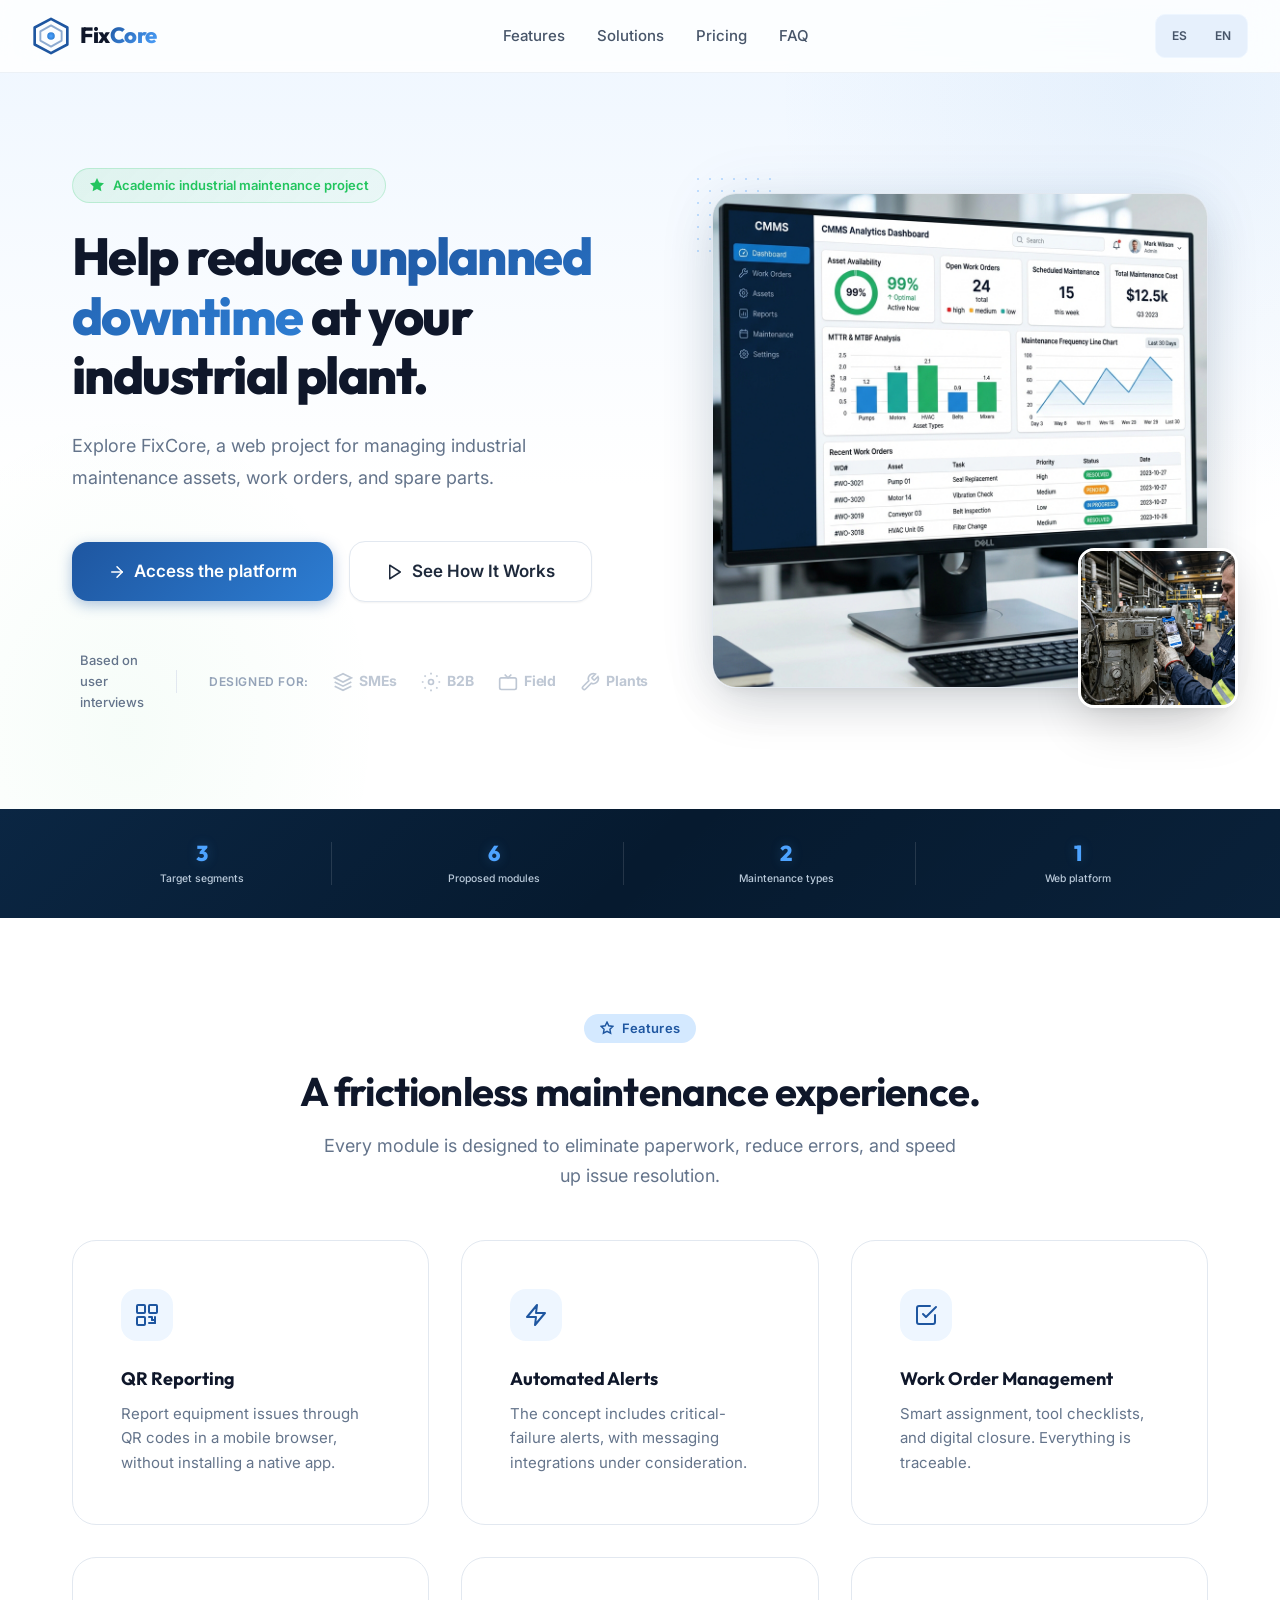
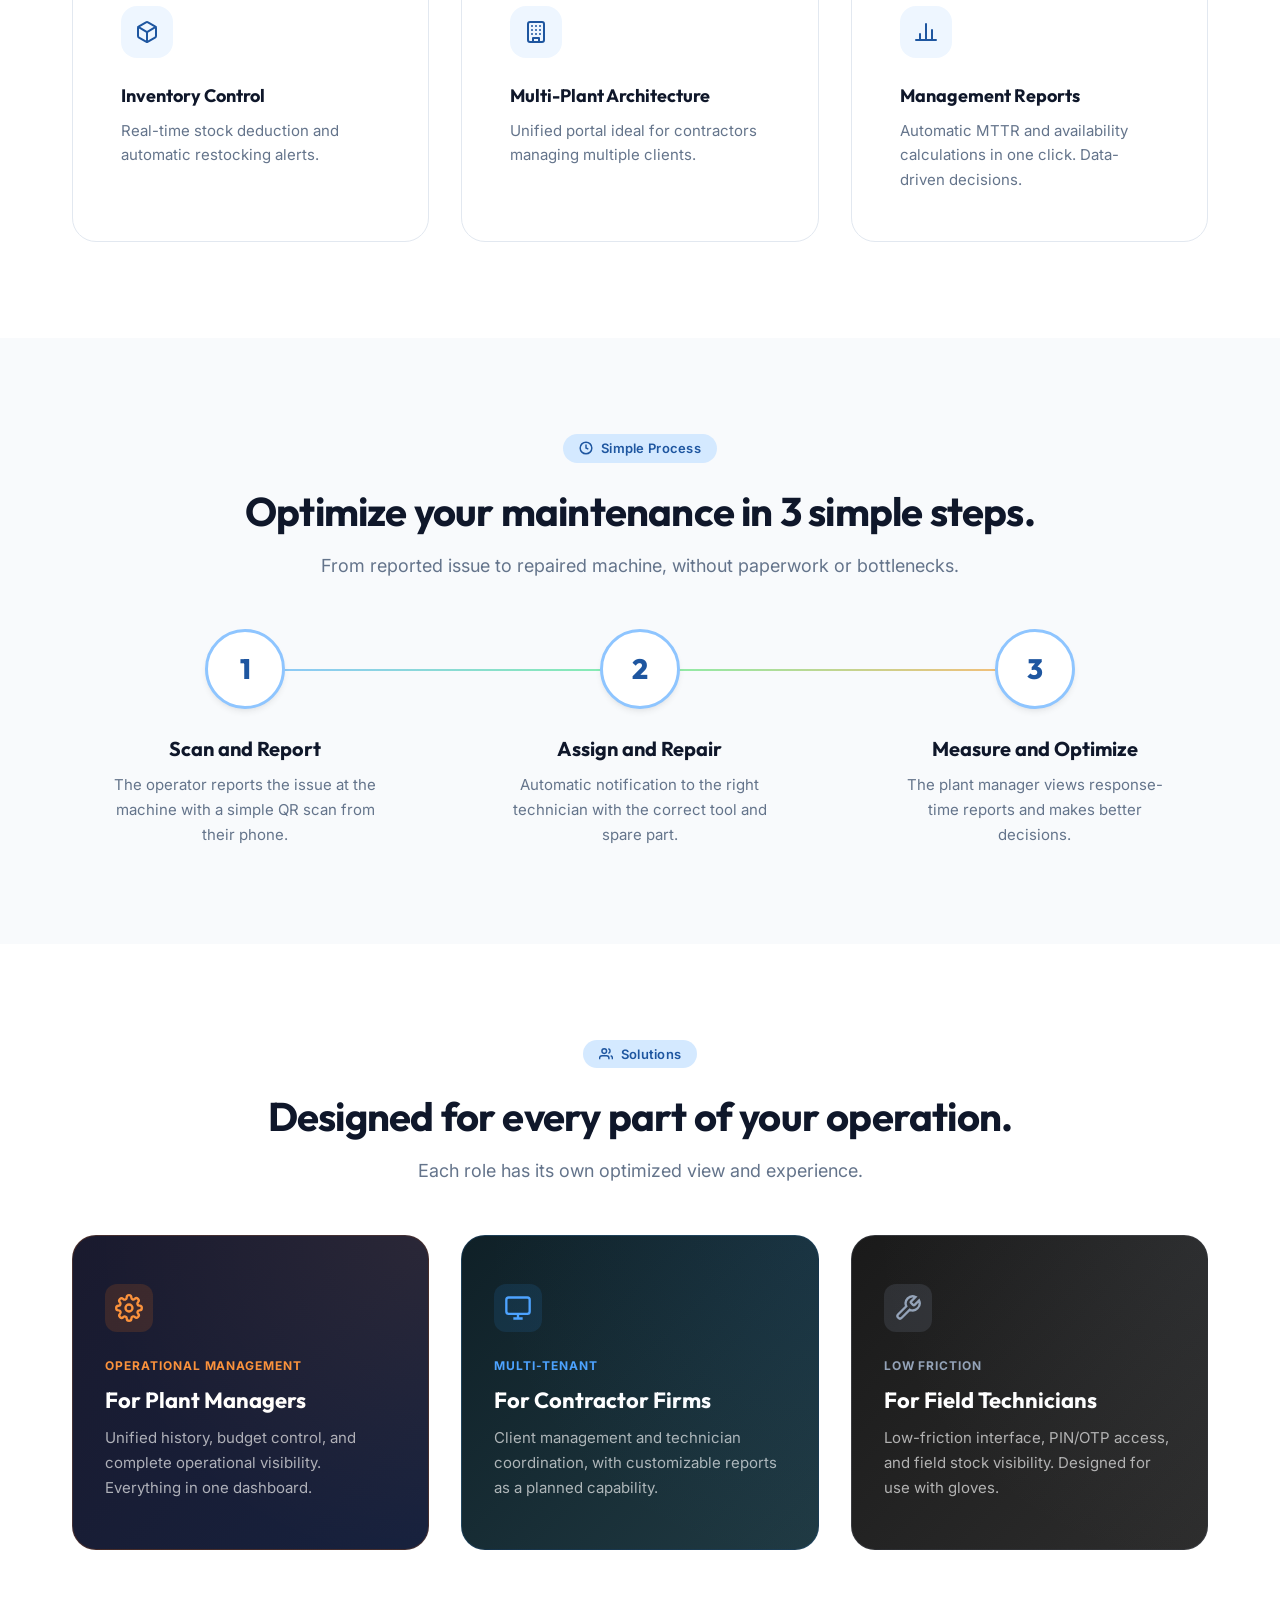
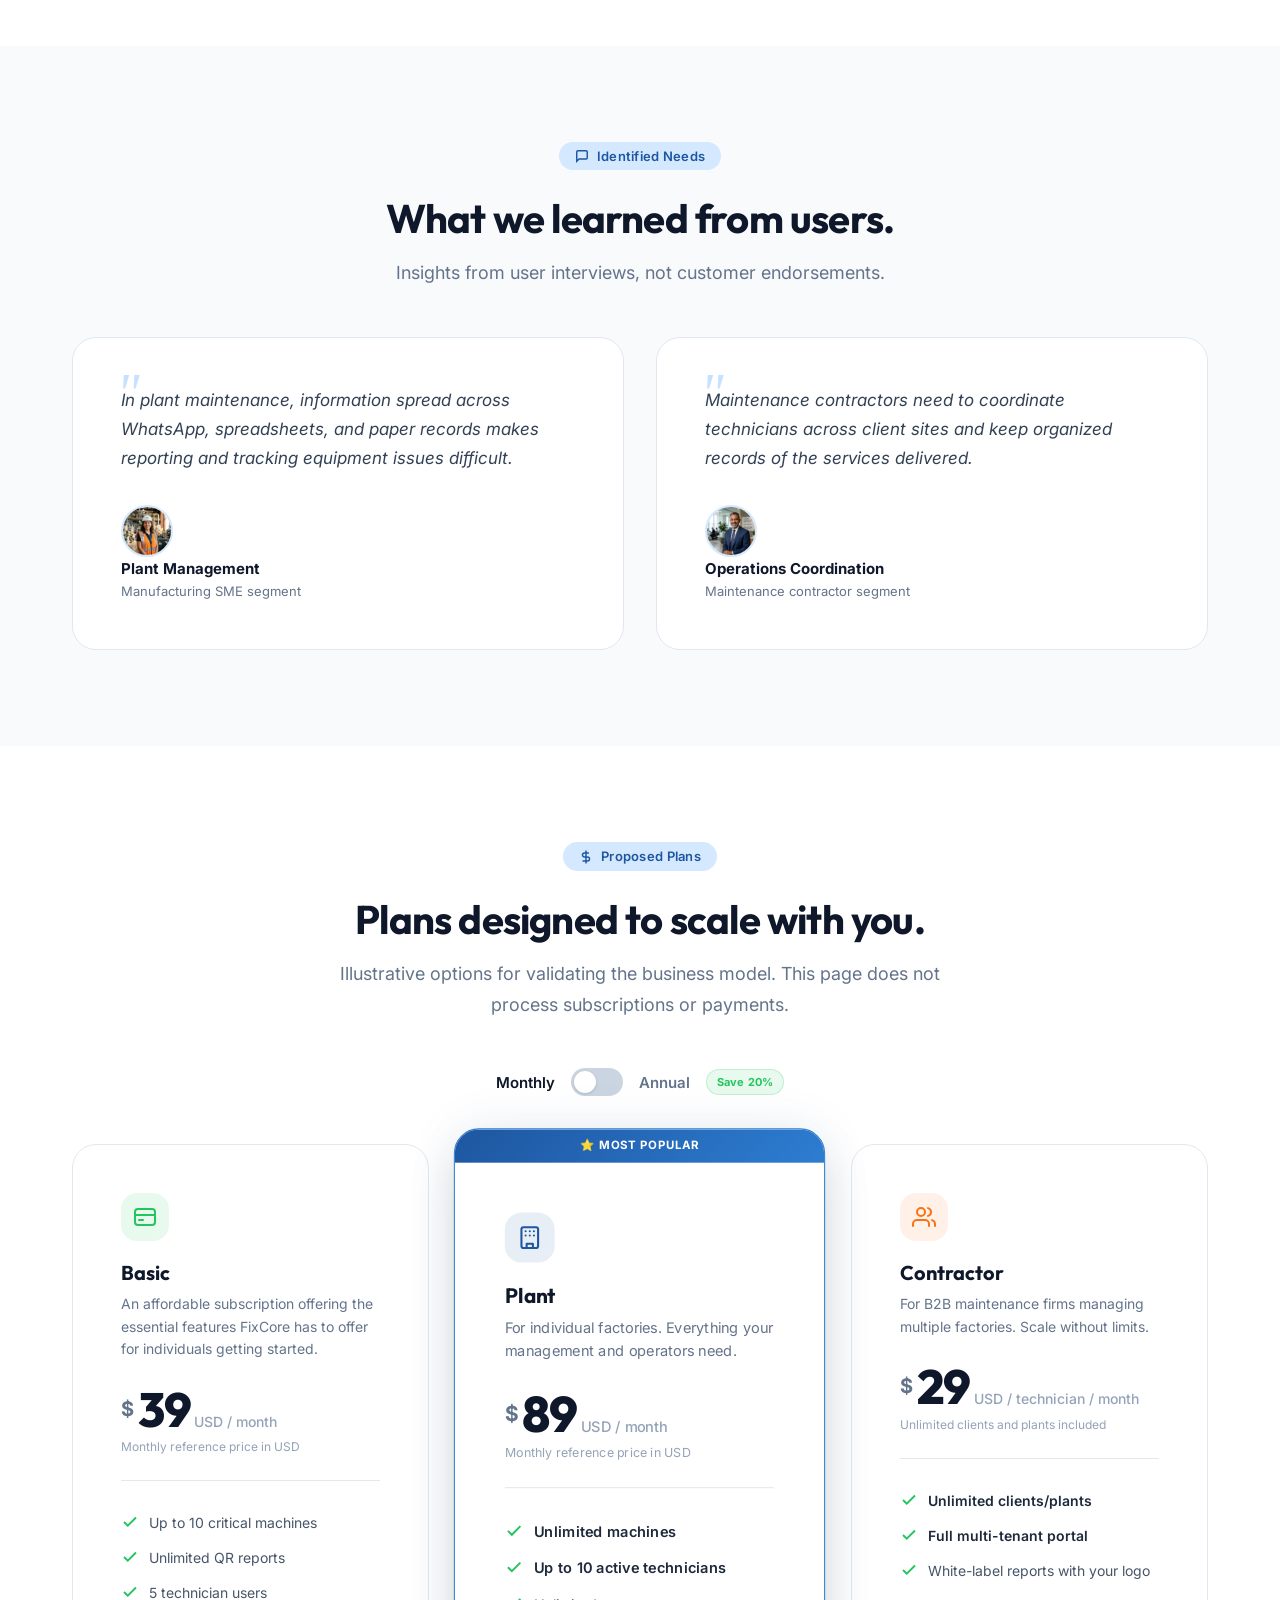
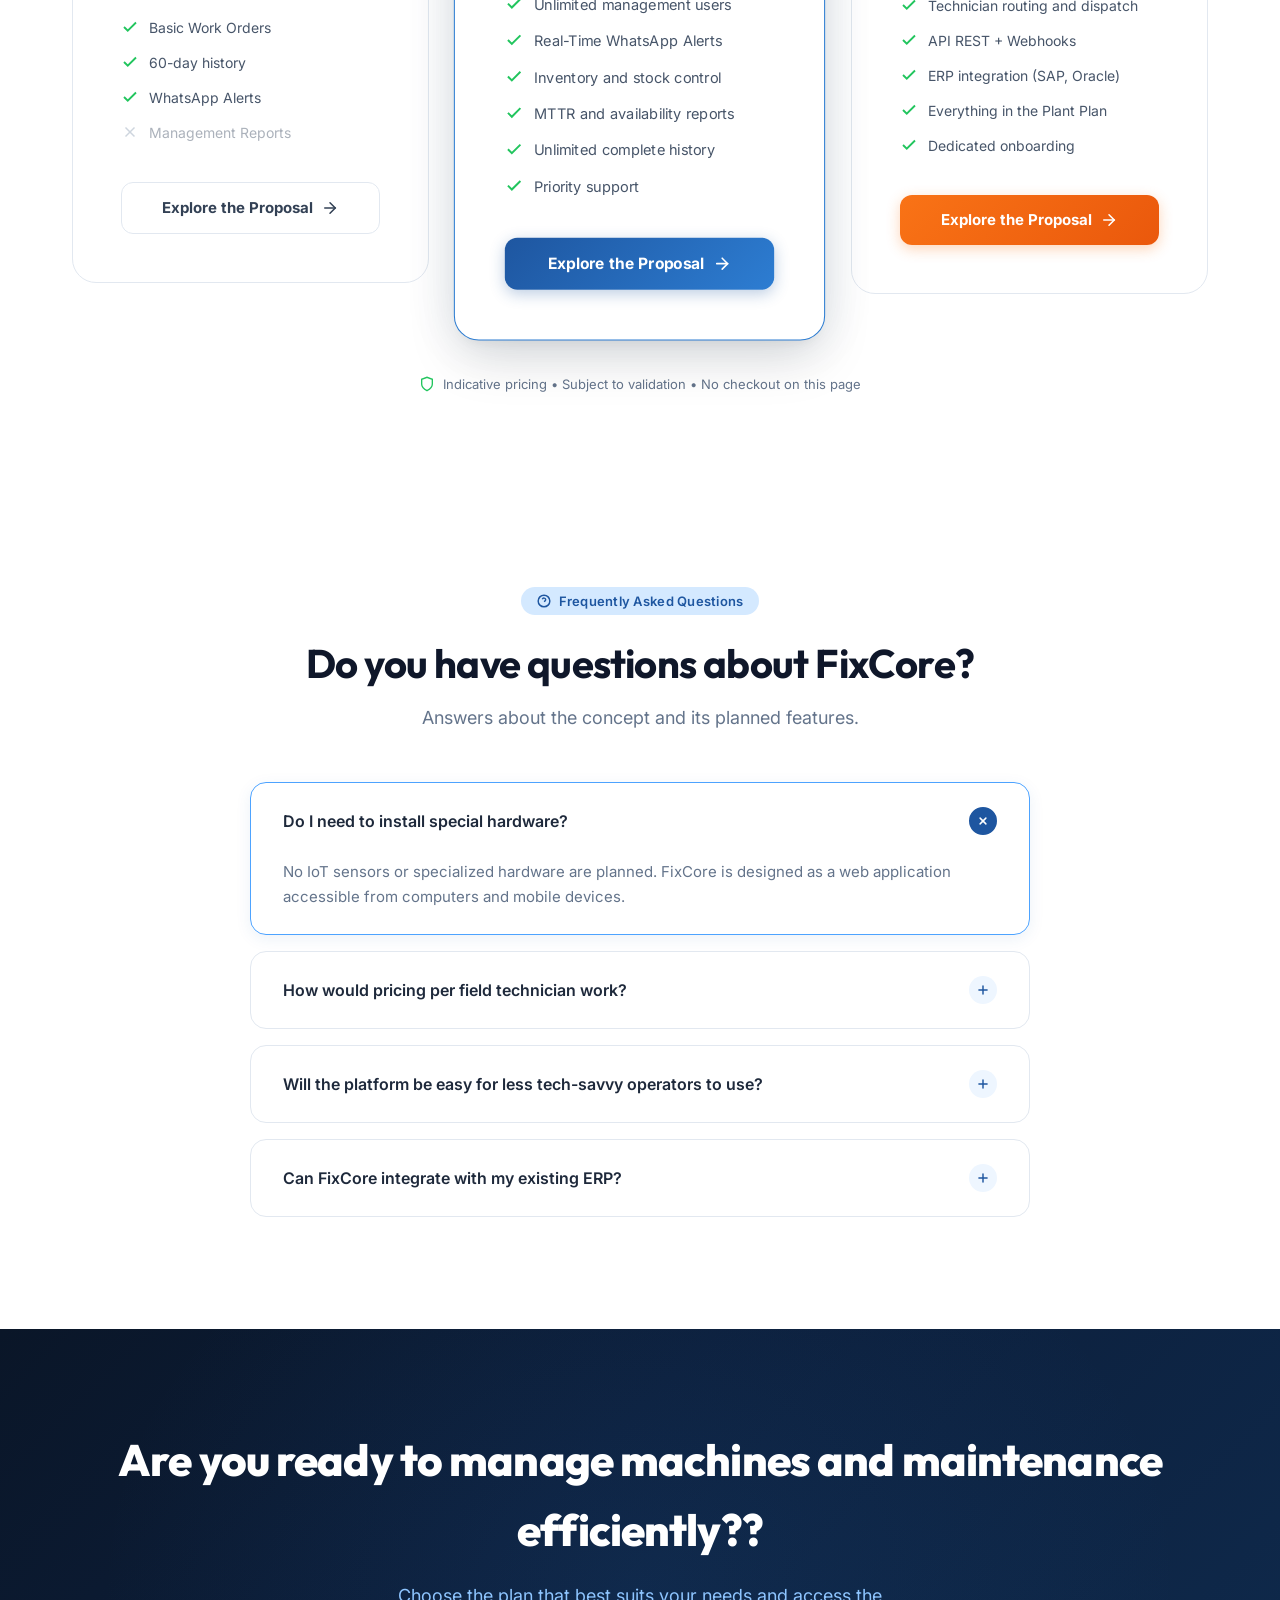
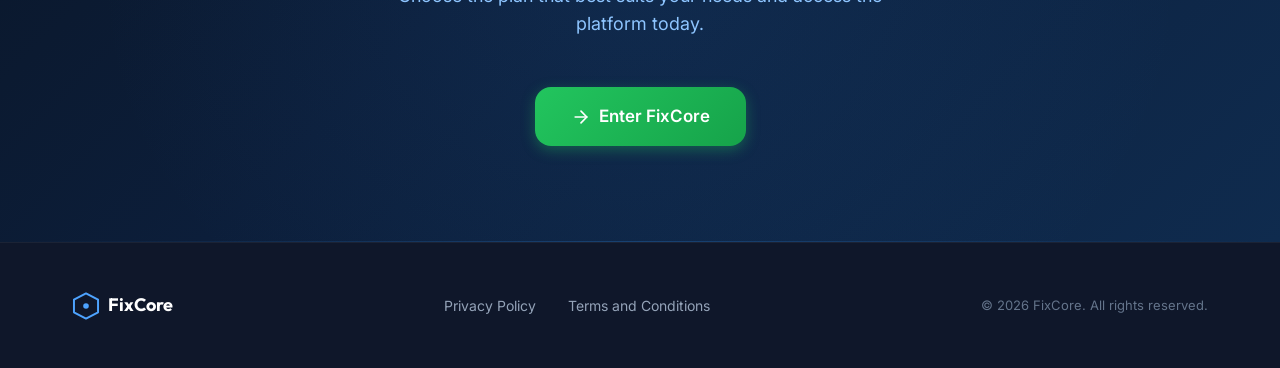
==== commit 39098ca2: "fix: remove obsolete landing sections and footer links" ====
--- a/index.html
+++ b/index.html
@@ -48,12 +48,10 @@
     </a>
 
     <nav class="header__nav" id="mainNav">
-      <a href="#about-product">About FixCore</a>
       <a href="#features">Features</a>
       <a href="#solutions">Solutions</a>
       <a href="#pricing">Pricing</a>
       <a href="#faq">FAQ</a>
-      <a href="#about-team">About us</a>
     </nav>
 
     <div class="header__actions">
@@ -159,25 +157,6 @@
     </div>
   </section>
 
-  <section class="about-product section section--light" id="about-product">
-    <div class="container">
-      <div class="text-center">
-      <span class="section-badge"><svg width="14" height="14" viewBox="0 0 24 24" fill="none" stroke="currentColor" stroke-width="2.5" stroke-linecap="round" stroke-linejoin="round">
-        <rect x="2" y="3" width="20" height="18" rx="2"/>
-        <path d="M2 8h20"/>
-        <path d="M6 5.5h.01M9 5.5h.01"/></svg>
-        FixCore
-      </span> 
-        <h2 class="section-title">Learn more about our product</h2>
-      </div>
-      
-    <div class="video-container">
-      <div class="video-placeholder"></div>
-    </div>
-    
-    </div>
-    
-  </section>
 
   <section class="features section" id="features">
     <div class="container">
@@ -403,10 +382,10 @@
           <div class="pricing-card__header">
             <div class="pricing-card__icon pricing-card__icon--free">
               <svg viewBox="0 0 24 24" fill="none" stroke="currentColor"
-                  stroke-width="2" stroke-linecap="round" stroke-linejoin="round">
-                  <rect x="2" y="4" width="20" height="16" rx="3"/>
-                  <path d="M2 10h20"/>
-                  <path d="M6 15h4"/>
+                   stroke-width="2" stroke-linecap="round" stroke-linejoin="round">
+                <rect x="2" y="4" width="20" height="16" rx="3"/>
+                <path d="M2 10h20"/>
+                <path d="M6 15h4"/>
               </svg>
             </div>
             <h3 class="pricing-card__name">Basic</h3>
@@ -659,26 +638,6 @@
     </div>
   </section>
 
-  <section class="about-team section section--light" id="about-team">
-    <div class="container">
-      <div class="text-center">
-      <span class="section-badge"><svg width="14" height="14" viewBox="0 0 24 24" fill="none" stroke="currentColor" stroke-width="2.5" stroke-linecap="round" stroke-linejoin="round">
-          <circle cx="9" cy="8" r="4"/>
-          <path d="M3 21v-2a6 6 0 0 1 12 0v2"/>
-          <path d="M16 4.5a4 4 0 0 1 0 7.5"/>
-        <path d="M21 21v-2a6 6 0 0 0-4-5.65"/></svg>
-        Team
-      </span> 
-        <h2 class="section-title">Learn more about our team</h2>
-      </div>
-      
-    <div class="video-container">
-      <div class="video-placeholder"></div>
-    </div>
-    
-    </div>
-    
-  </section>
 
   <section class="bottom-cta" id="demo">
     <div class="container bottom-cta__inner">
@@ -709,8 +668,6 @@
     </a>
 
     <nav class="footer__links">
-      <a href="https://github.com/TechMakers-upc" target="_blank" rel="noopener noreferrer" id="footerSupport">TechMakers Team</a>
-      <a href="https://github.com/TechMakers-upc/Report" target="_blank" rel="noopener noreferrer" id="footerAPI">Documentation</a>
       <a href="privacy-en.html" id="footerPrivacy">Privacy Policy</a>
       <a href="terms-en.html" id="footerTerms">Terms and Conditions</a>
     </nav>
@@ -721,9 +678,8 @@
 
 <script>
 
-  // ---- Language Toggle Scroll Position ----
   function saveScroll() {
-    try { sessionStorage.setItem('langScroll', String(window.scrollY)); } catch (error) { /* Storage may be disabled. */ }
+    try { sessionStorage.setItem('langScroll', String(window.scrollY)); } catch (error) {  }
   }
 
   window.addEventListener('DOMContentLoaded', () => {
@@ -737,7 +693,6 @@
     }
   });
 
-  // ---- Header Scroll Effect ----
   const header = document.getElementById('header');
   let lastScroll = 0;
 
@@ -753,7 +708,6 @@
     lastScroll = currentScroll;
   });
 
-  // ---- Mobile Menu Toggle ----
   const mobileToggle = document.getElementById('mobileToggle');
   const mainNav = document.getElementById('mainNav');
 
@@ -774,7 +728,6 @@
     }
   });
 
-  // ---- Smooth Scroll for Nav Links ----
   document.querySelectorAll('a[href^="#"]').forEach(anchor => {
     anchor.addEventListener('click', function(e) {
 
@@ -806,11 +759,7 @@
     });
   });
 
-  // ============================================================
-  // PARTE 2: FEATURES & USAGE GUIDE SECTION
-  // ============================================================
-
-  // ---- Animaciones al hacer Scroll ----
+
   const observerOptions = {
     threshold: 0.15,
     rootMargin: '0px 0px -50px 0px'
@@ -833,11 +782,7 @@
     observer.observe(el);
   });
 
-  // ============================================================
-  // PARTE 3: SEGMENTED BENEFITS & TESTIMONIALS
-  // ============================================================
-
-  // ---- Counter Animation ----
+
   const counterObserver = new IntersectionObserver((entries) => {
 
     entries.forEach(entry => {
@@ -902,11 +847,7 @@
     counterObserver.observe(statsSection);
   }
 
-  // ============================================================
-  // PARTE 4: MONTHLY & ANNUAL PRICING VIEWS
-  // ============================================================
-
-  // ---- Pricing Toggle (Monthly / Annual) ----
+
   let isAnnual = false;
 
   function togglePricingSwitch() {
@@ -933,7 +874,6 @@
     monthlyLabel.setAttribute('aria-pressed', String(!isAnnual));
     annualLabel.setAttribute('aria-pressed', String(isAnnual));
 
-    // Cambiar estado del switch
     if (isAnnual) {
 
       switchEl.classList.add('active');
@@ -950,7 +890,6 @@
 
     }
 
-    // Actualizar precios
     document
             .querySelectorAll('.pricing-card__amount[data-monthly]')
             .forEach(el => {
@@ -981,7 +920,6 @@
 
             });
 
-    // Mostrar / ocultar notas
     document
             .querySelectorAll('.pricing-annual-note')
             .forEach(el => {
@@ -1002,11 +940,7 @@
 
   }
 
-  // ============================================================
-  // PARTE 5: FAQ COMPONENT & SUPPORT
-  // ============================================================
-
-  // ---- FAQ Accordion ----
+
   function toggleFaq(headerEl) {
 
     const faqItem = headerEl.parentElement;
@@ -1014,13 +948,11 @@
     const isActive =
             faqItem.classList.contains('active');
 
-    // Cerrar los demás FAQ
     document.querySelectorAll('.faq-item').forEach(item => {
       item.classList.remove('active');
       item.querySelector('.faq-item__header').setAttribute('aria-expanded', 'false');
     });
 
-    // Abrir el FAQ seleccionado
     if (!isActive) {
       faqItem.classList.add('active');
       headerEl.setAttribute('aria-expanded', 'true');
--- a/public/assets/styles/style.css
+++ b/public/assets/styles/style.css
@@ -1673,10 +1673,33 @@
   border-radius: 8px;
 }
 
-
-/* =========================================================
-   RESPONSIVE: TABLET Y MÓVIL
-   ========================================================= */
+.lang-toggle {
+    display: inline-flex;
+    align-items: center;
+    gap: 4px;
+    padding: 4px;
+    background: #E6F0FC;
+    border: 1px solid #eef6ff;
+    border-radius: 10px;
+}
+
+.lang-toggle__btn {
+    padding: 7px 12px;
+    border: none;
+    border-radius: 7px;
+    background: transparent;
+    color: var(--gray-600);
+    font-size: 12px;
+    font-weight: 600;
+    cursor: pointer;
+    transition: all 0.2s ease;
+}
+
+.lang-toggle__btn:hover {
+    color: #000000;
+}
+
+
 /* ===== RESPONSIVE ===== */
 @media (max-width: 1024px) {
   .hero__inner {
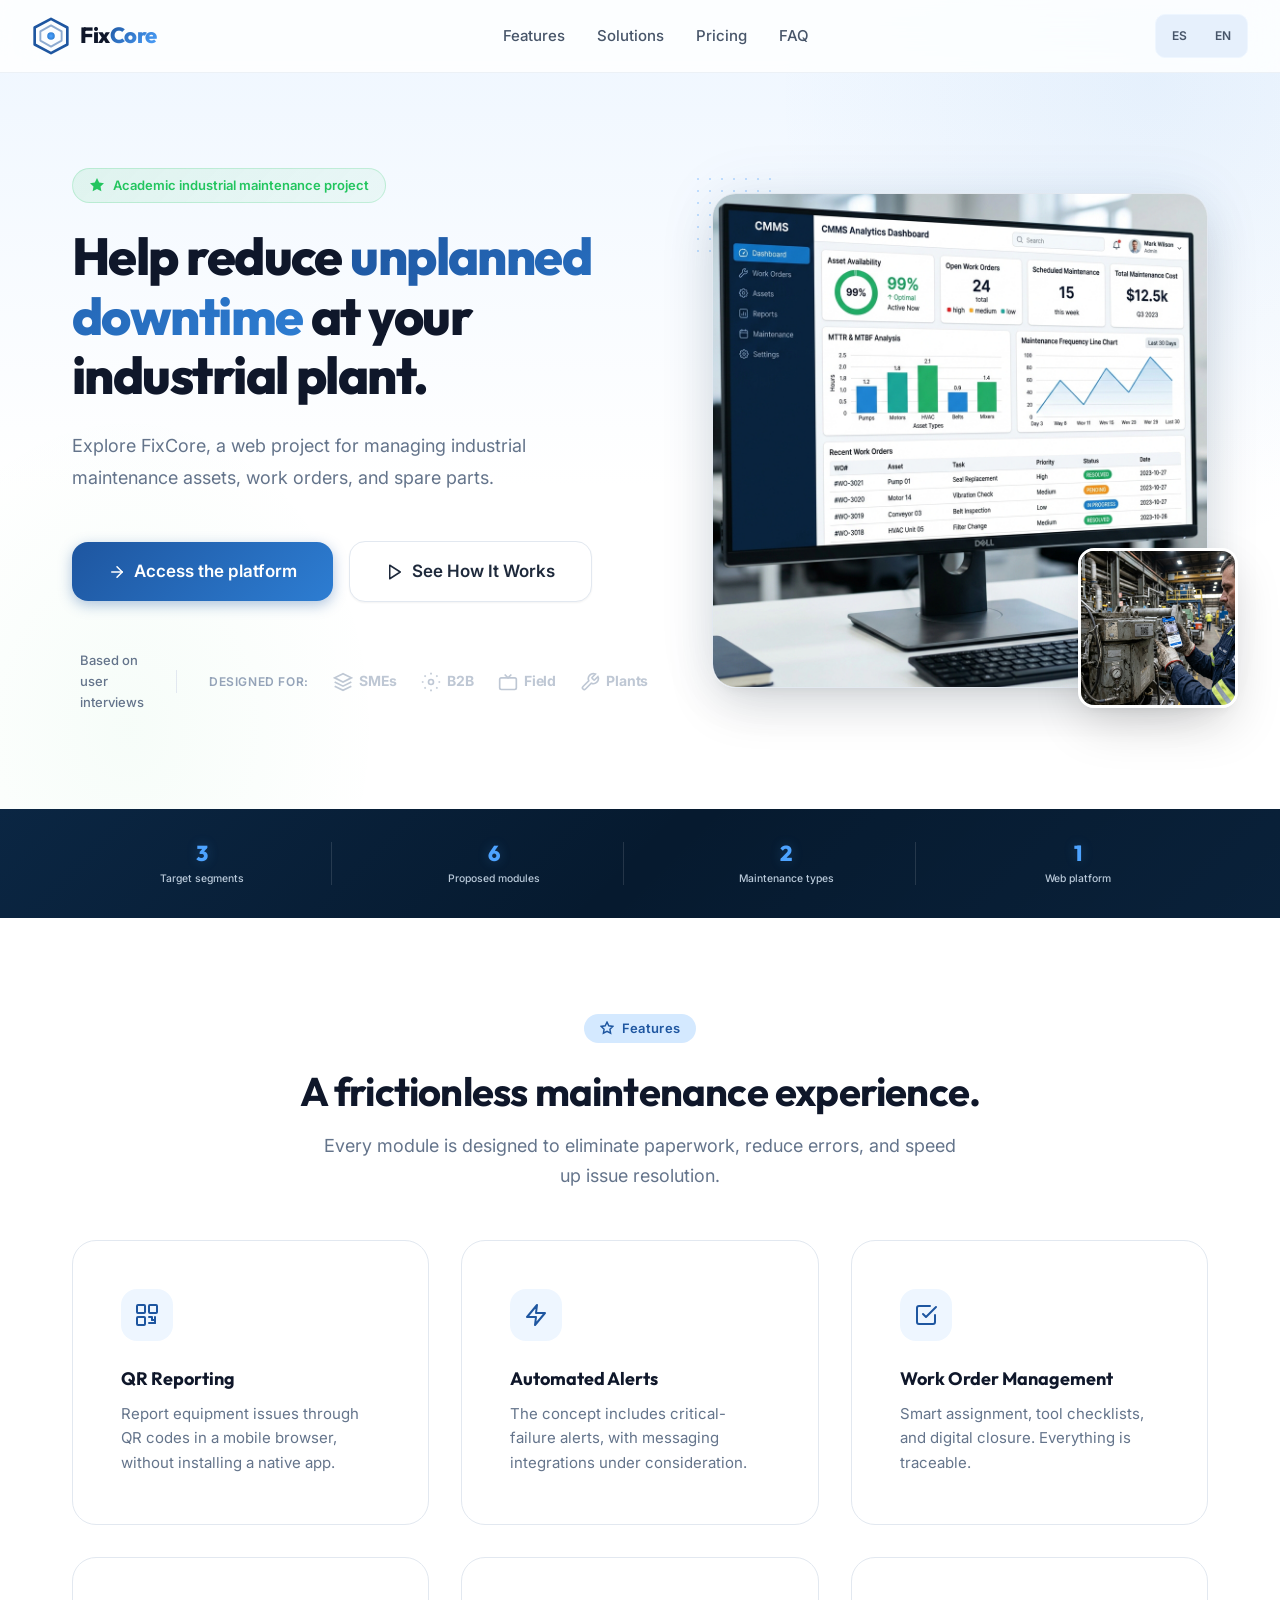
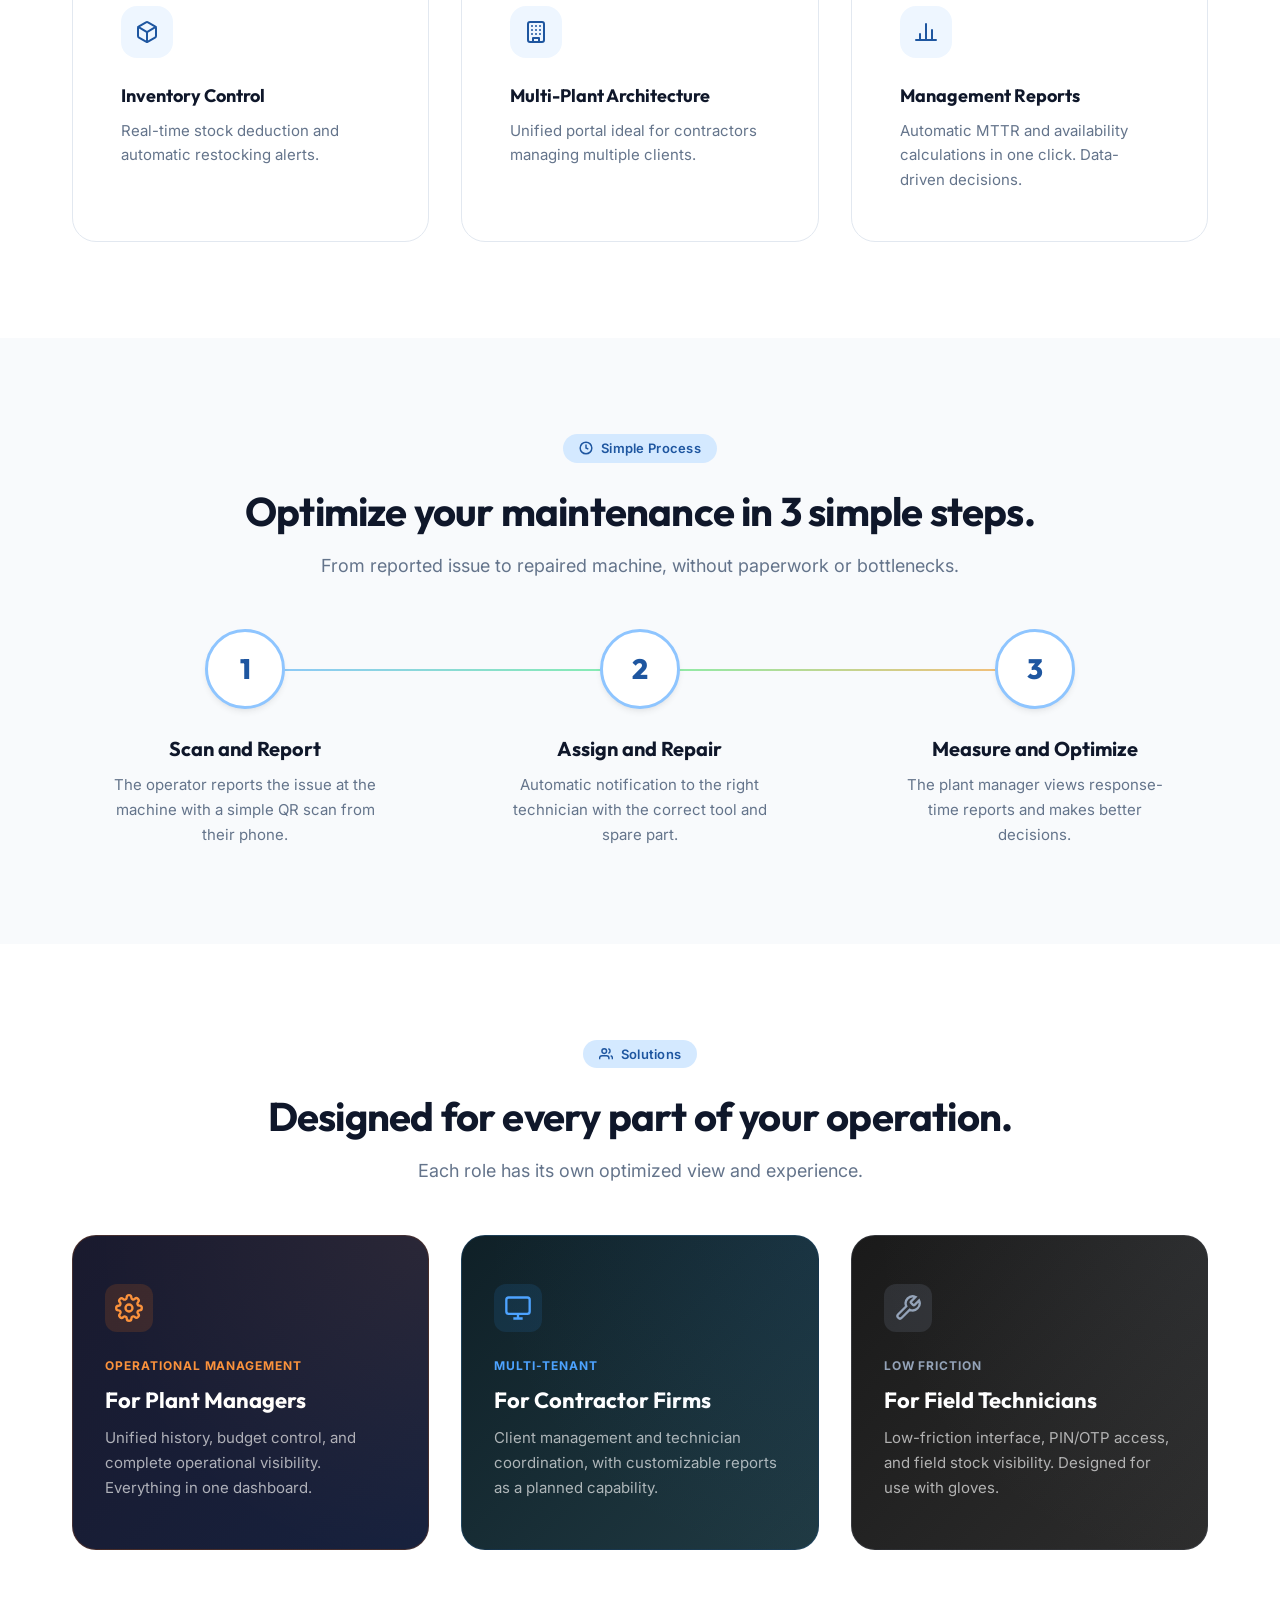
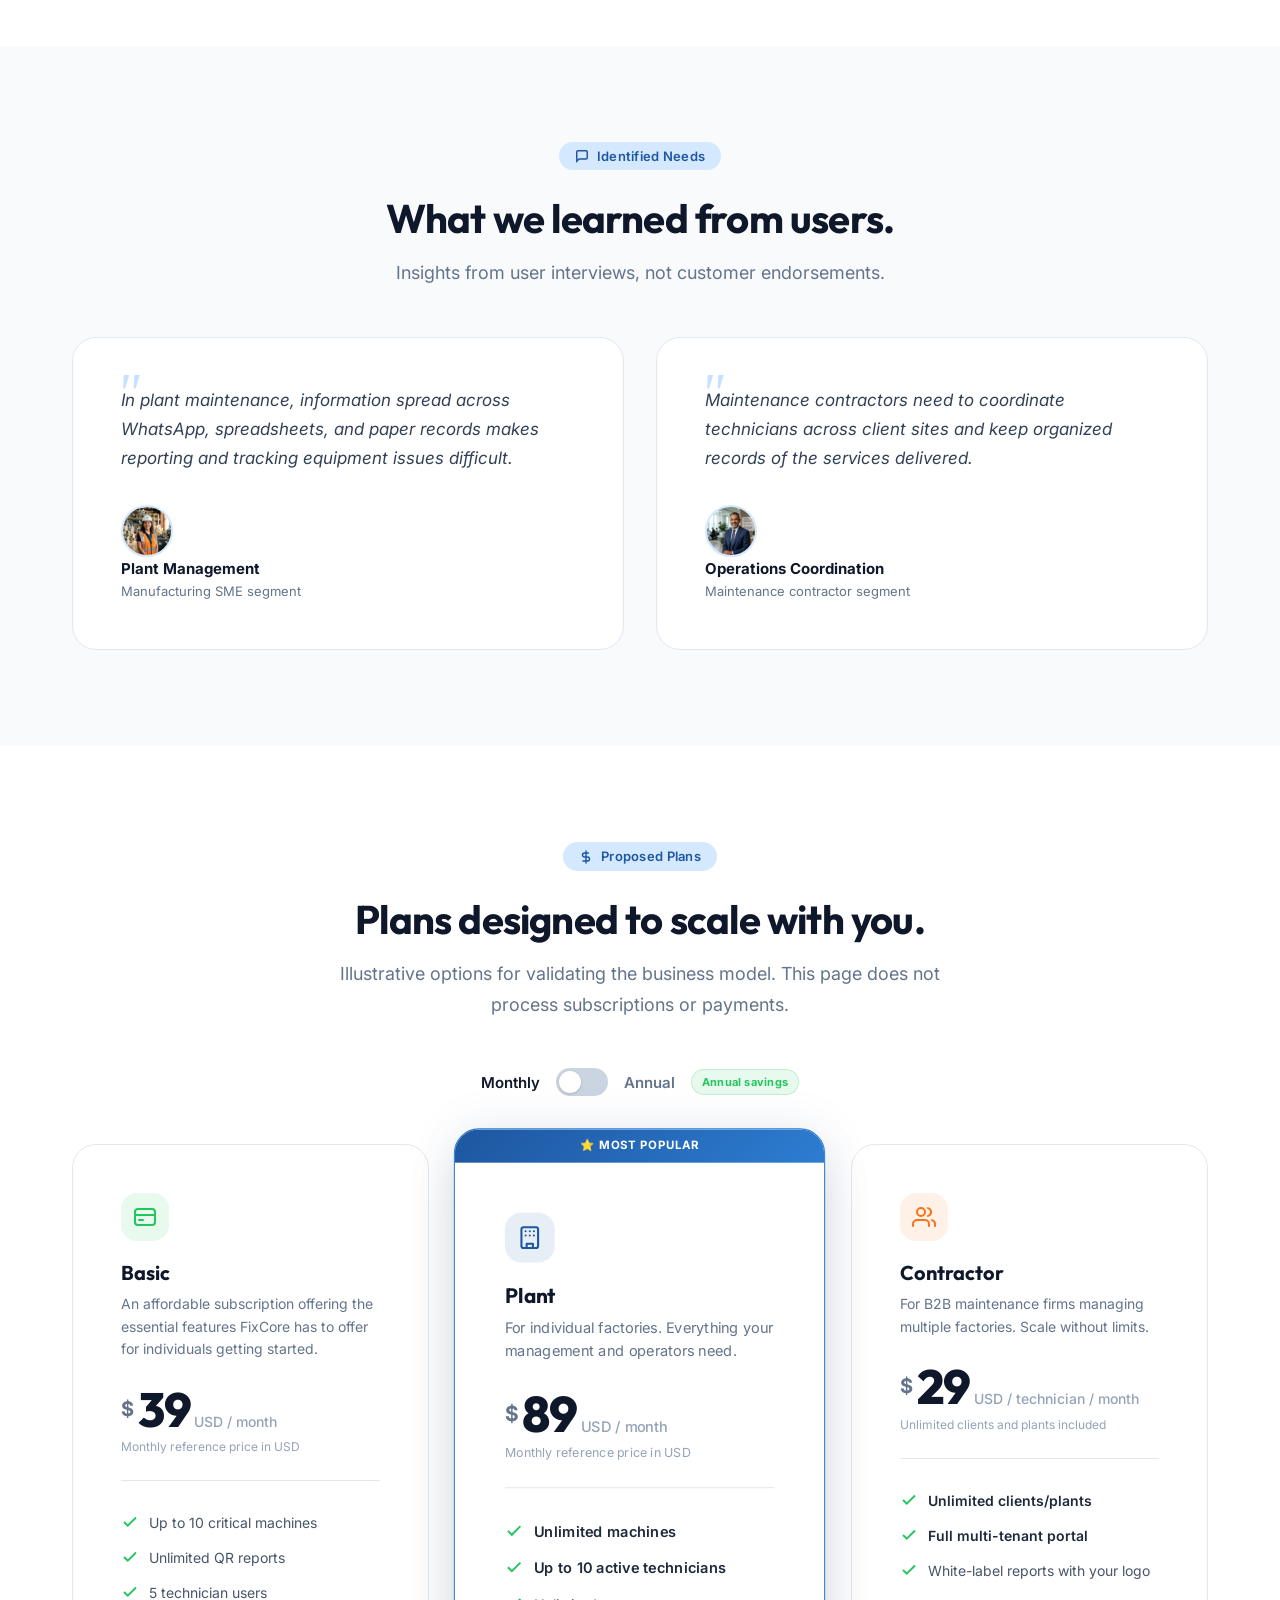
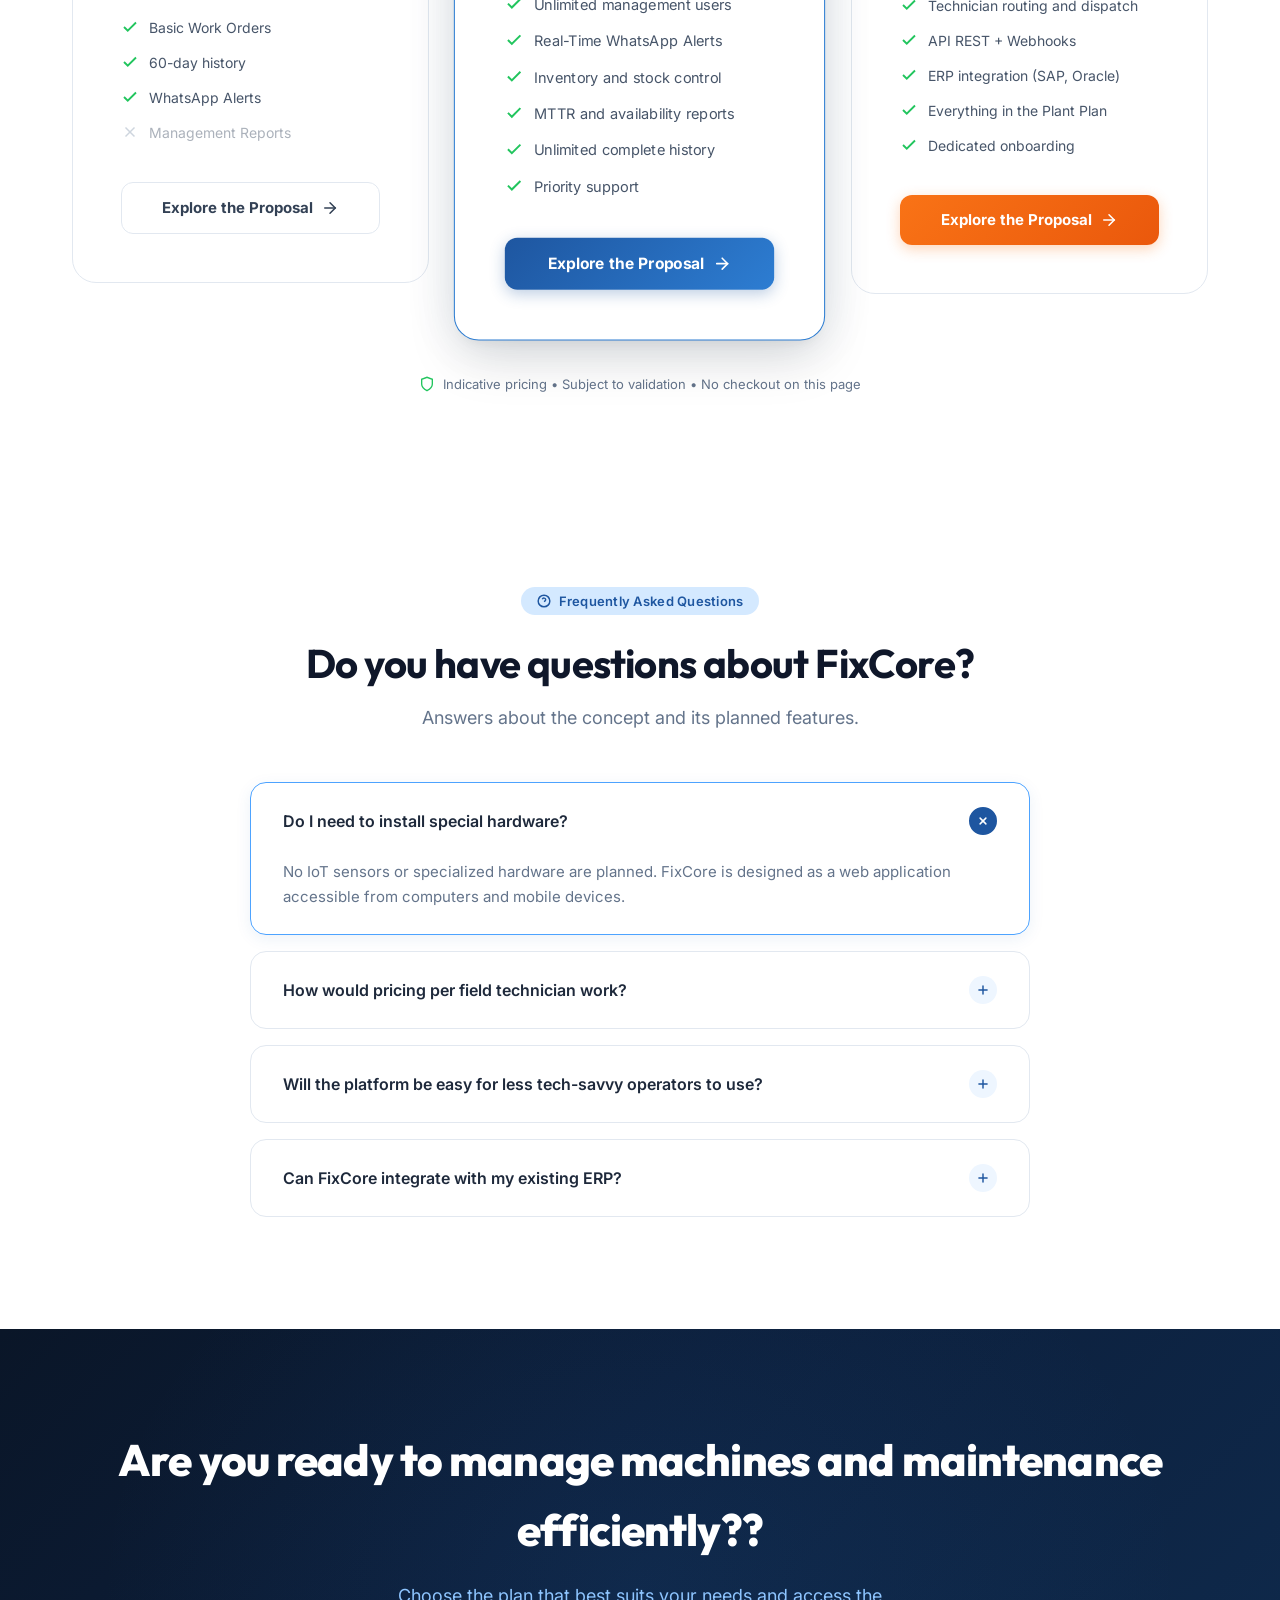
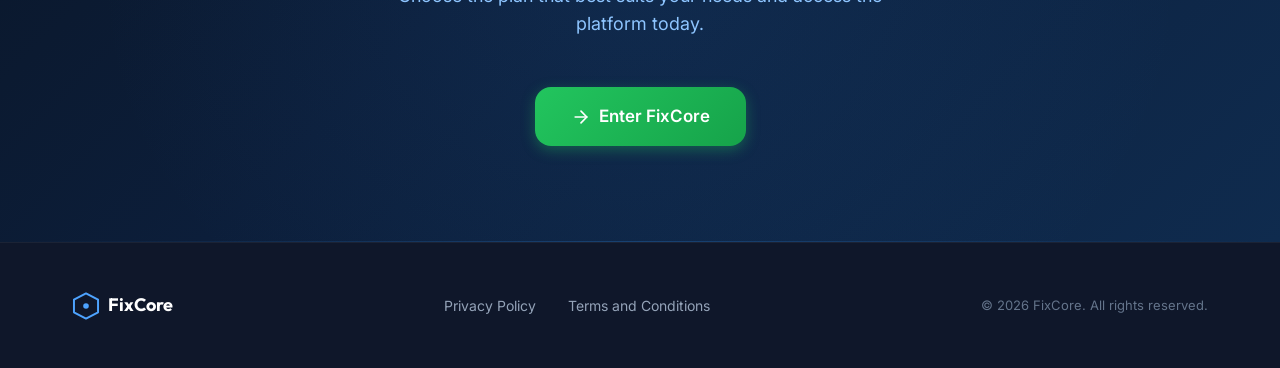
==== commit 605fa4e2: "refactor: align basic plan identifiers and pricing text" ====
--- a/index.html
+++ b/index.html
@@ -373,14 +373,14 @@
         <button type="button" class="pricing__toggle-label active" id="toggleMonthly" onclick="togglePricing('monthly')" aria-pressed="true">Monthly</button>
         <button type="button" class="pricing__toggle-switch" id="pricingSwitch" onclick="togglePricingSwitch()" role="switch" aria-checked="false" aria-label="Switch between monthly and annual billing"></button>
         <button type="button" class="pricing__toggle-label" id="toggleAnnual" onclick="togglePricing('annual')" aria-pressed="false">Annual</button>
-        <span class="pricing__save-badge">Save 20%</span>
+        <span class="pricing__save-badge">Annual savings</span>
       </div>
 
       <div class="pricing__grid">
 
-        <div class="pricing-card animate-on-scroll" id="planFree">
+        <div class="pricing-card animate-on-scroll" id="planBasic">
           <div class="pricing-card__header">
-            <div class="pricing-card__icon pricing-card__icon--free">
+            <div class="pricing-card__icon pricing-card__icon--basic">
               <svg viewBox="0 0 24 24" fill="none" stroke="currentColor"
                    stroke-width="2" stroke-linecap="round" stroke-linejoin="round">
                 <rect x="2" y="4" width="20" height="16" rx="3"/>
@@ -435,7 +435,7 @@
             </li>
           </ul>
 
-          <a href="https://fixcore-frontend-eight.vercel.app/start" class="pricing-card__cta pricing-card__cta--outline" id="ctaFree">
+          <a href="https://fixcore-frontend-eight.vercel.app/start" class="pricing-card__cta pricing-card__cta--outline" id="ctaBasic">
             Explore the Proposal
             <svg viewBox="0 0 24 24" fill="none" stroke="currentColor" stroke-width="2" stroke-linecap="round"><path d="M5 12h14"/><path d="M12 5l7 7-7 7"/></svg>
           </a>
@@ -678,8 +678,9 @@
 
 <script>
 
+
   function saveScroll() {
-    try { sessionStorage.setItem('langScroll', String(window.scrollY)); } catch (error) {  }
+    try { sessionStorage.setItem('langScroll', String(window.scrollY)); } catch (error) { /* Storage may be disabled. */ }
   }
 
   window.addEventListener('DOMContentLoaded', () => {
@@ -693,6 +694,7 @@
     }
   });
 
+
   const header = document.getElementById('header');
   let lastScroll = 0;
 
@@ -707,6 +709,7 @@
 
     lastScroll = currentScroll;
   });
+
 
   const mobileToggle = document.getElementById('mobileToggle');
   const mainNav = document.getElementById('mainNav');
@@ -728,6 +731,7 @@
     }
   });
 
+
   document.querySelectorAll('a[href^="#"]').forEach(anchor => {
     anchor.addEventListener('click', function(e) {
 
@@ -746,7 +750,6 @@
           block: 'start'
         });
 
-        // Cerrar menú móvil
         mainNav.classList.remove('active');
         mobileToggle.setAttribute('aria-expanded', 'false');
 
--- a/public/assets/styles/style.css
+++ b/public/assets/styles/style.css
@@ -1237,7 +1237,7 @@
   margin-bottom: var(--space-md);
 }
 
-.pricing-card__icon--free {
+.pricing-card__icon--basic {
   background: rgba(34,197,94,0.1);
   color: var(--green-500);
 }
@@ -1296,7 +1296,7 @@
   line-height: 1;
 }
 
-.pricing-card__amount--free {
+.pricing-card__amount--basic {
   font-size: 2.5rem;
   background: linear-gradient(135deg, var(--green-500), var(--green-400));
   -webkit-background-clip: text;
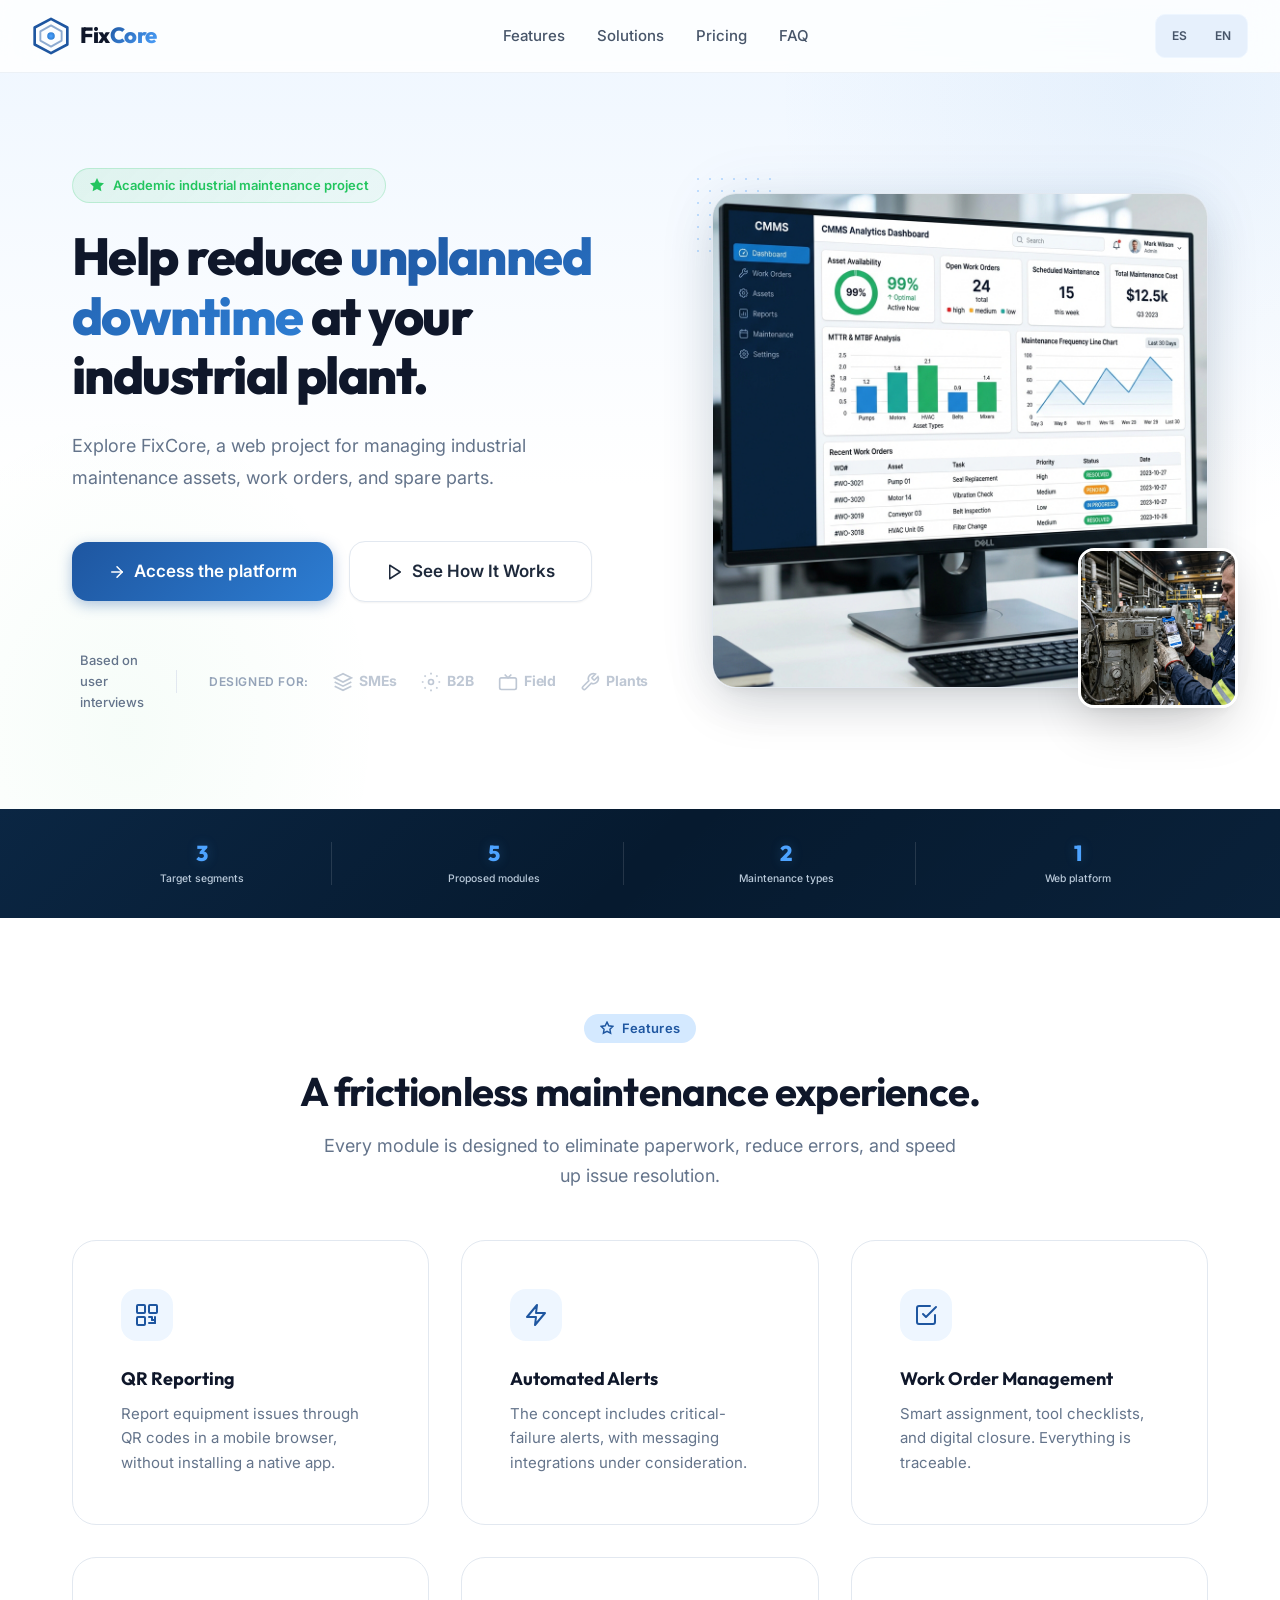
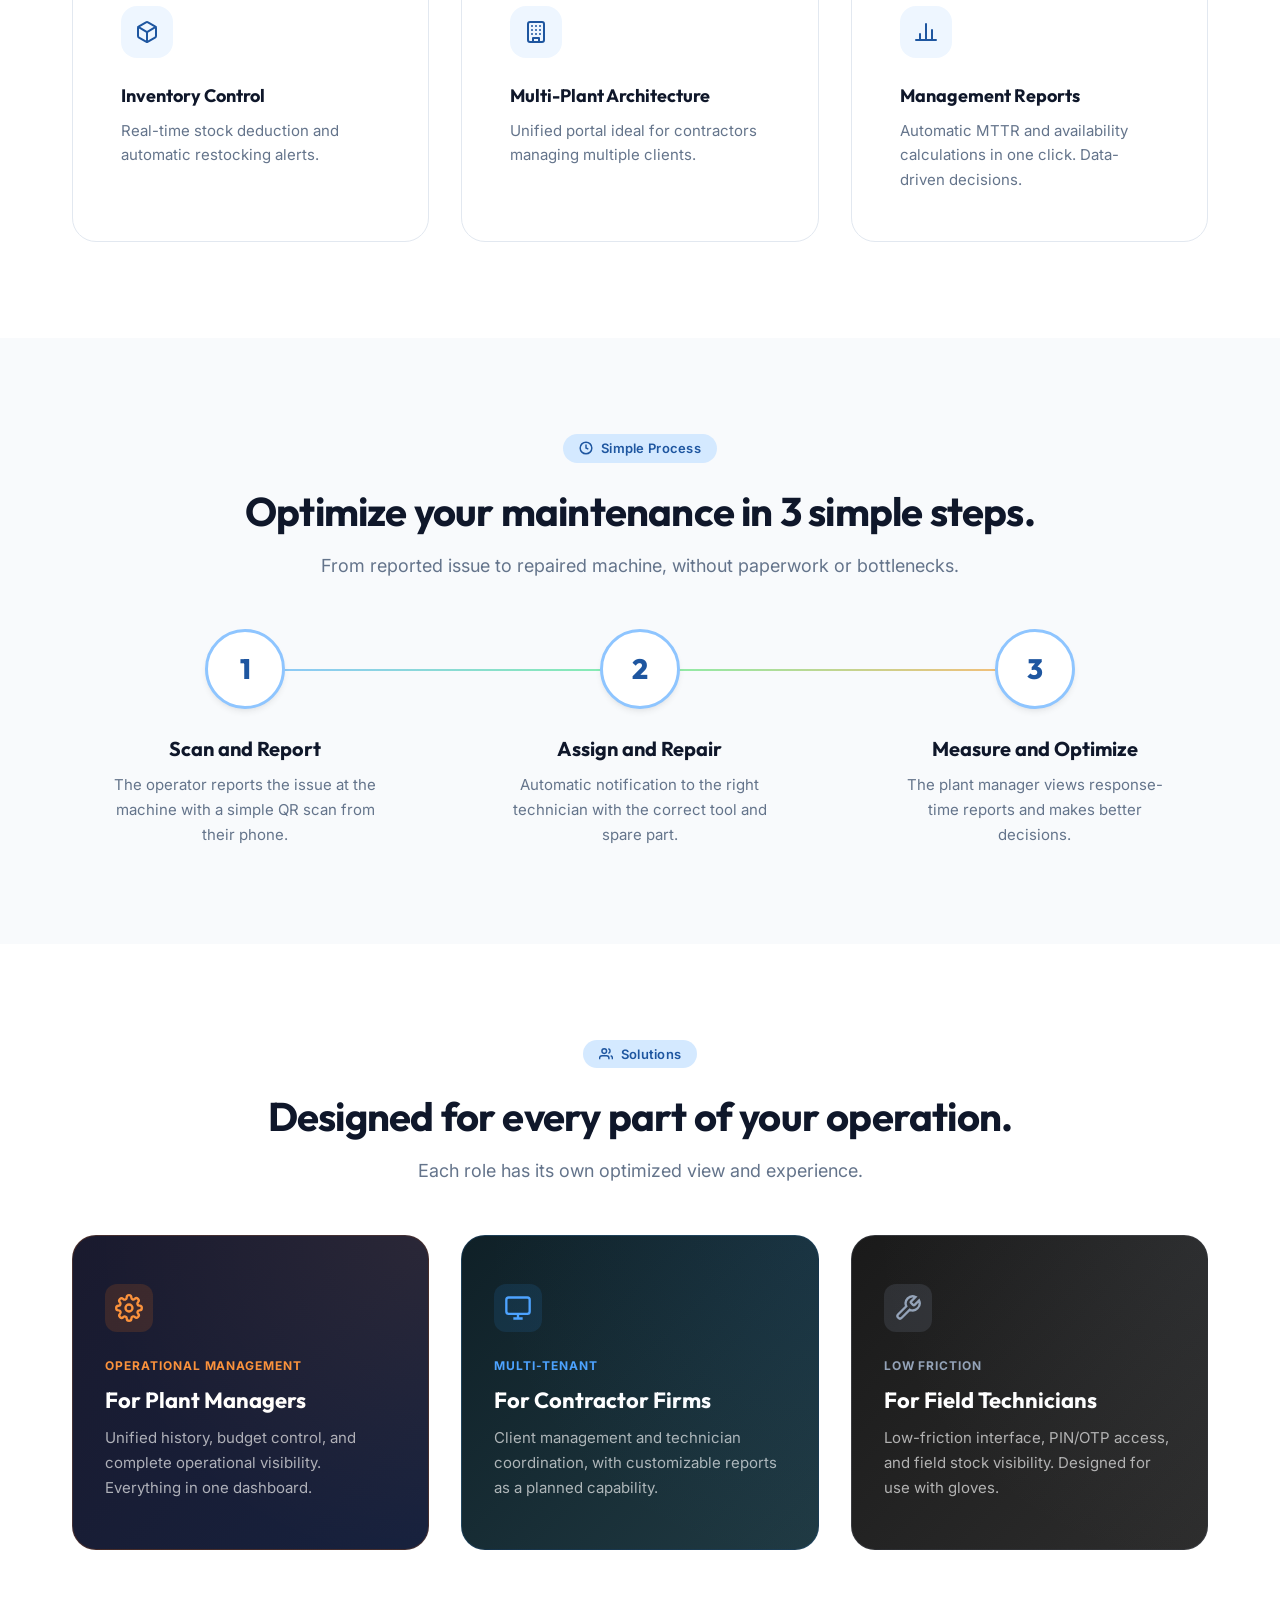
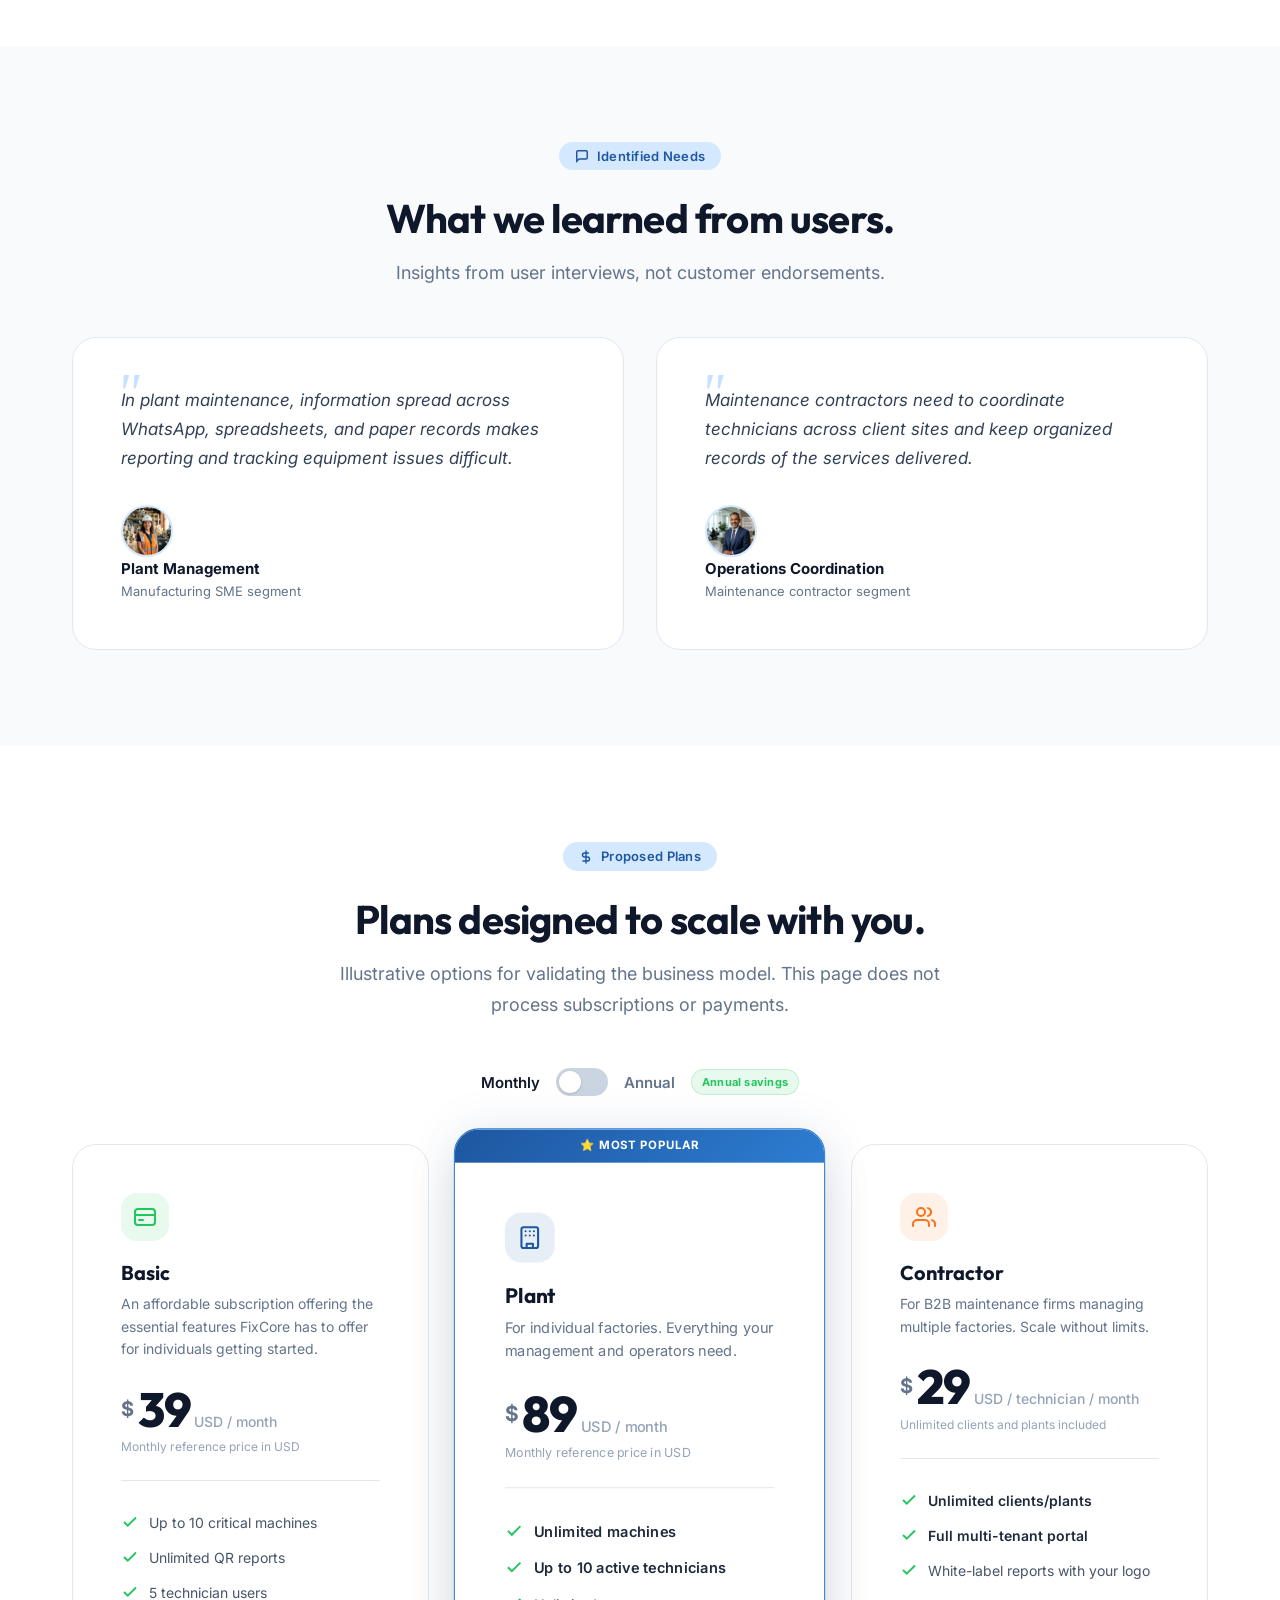
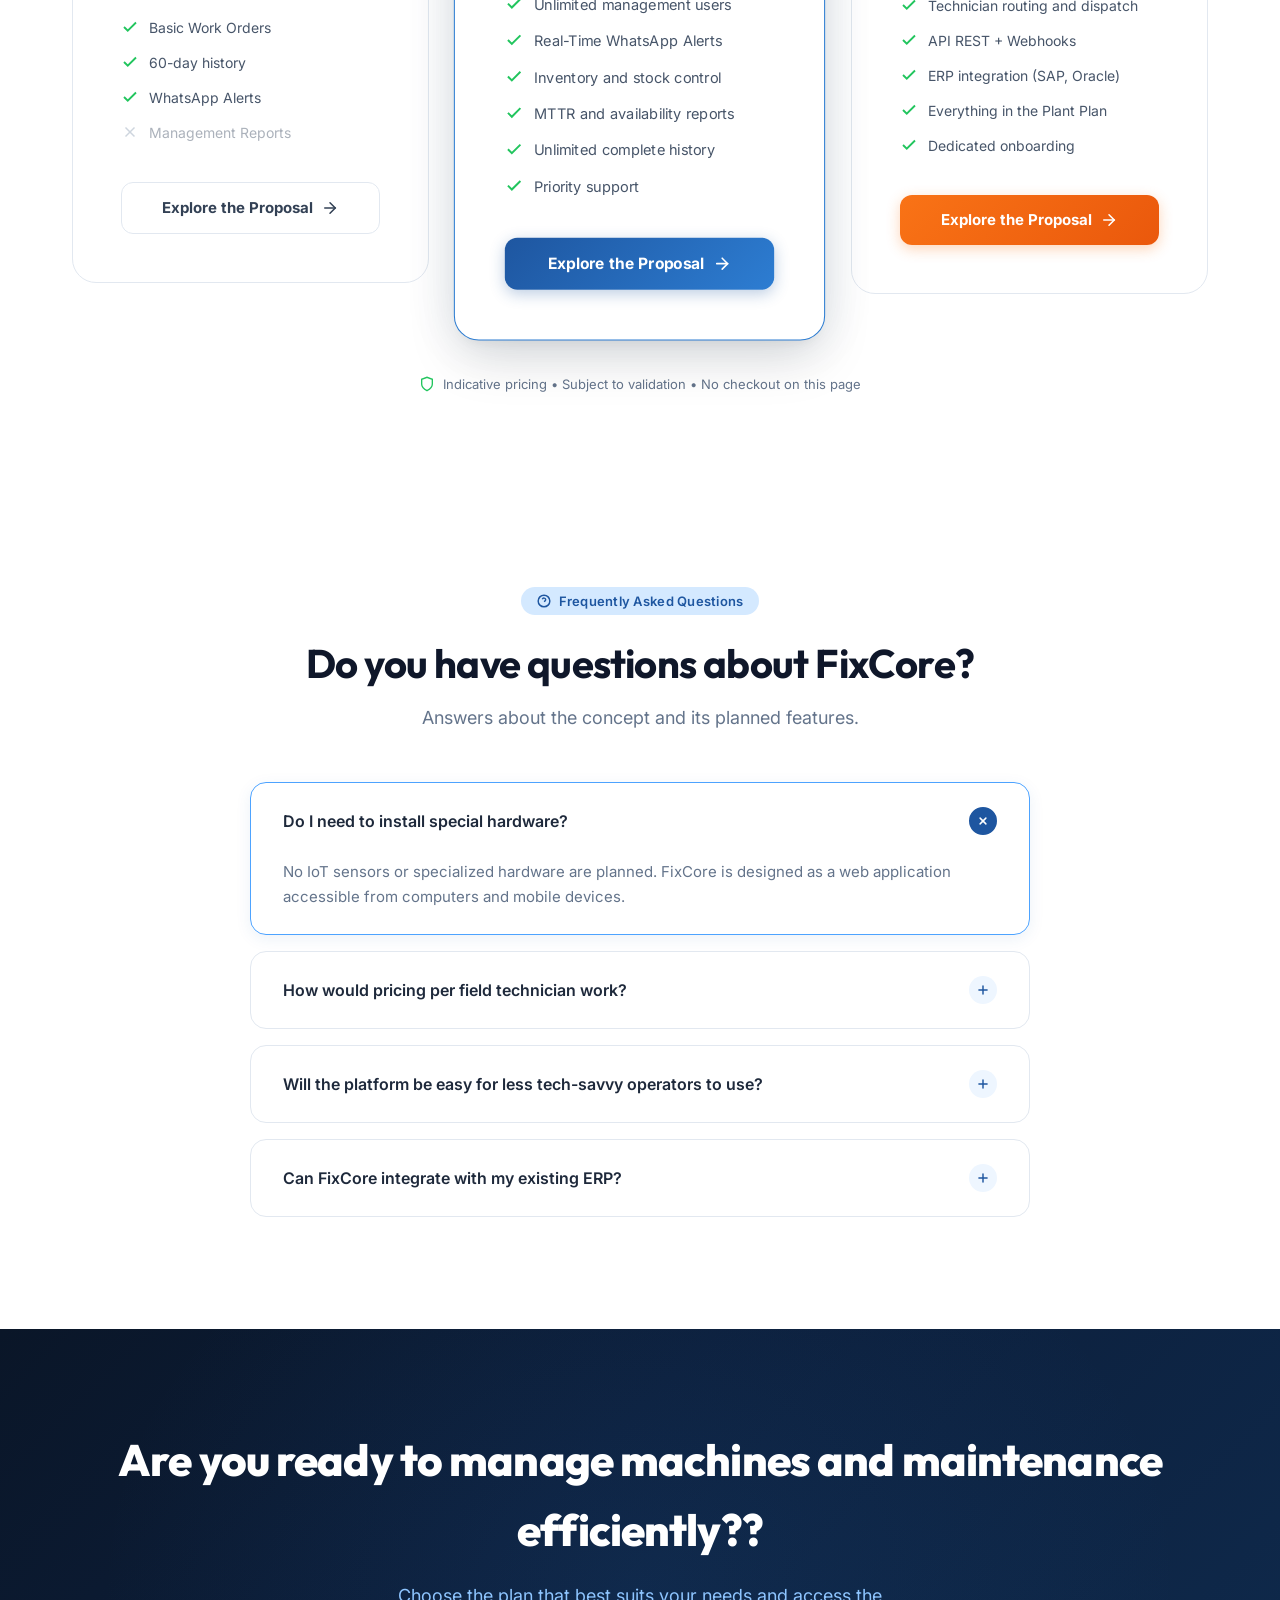
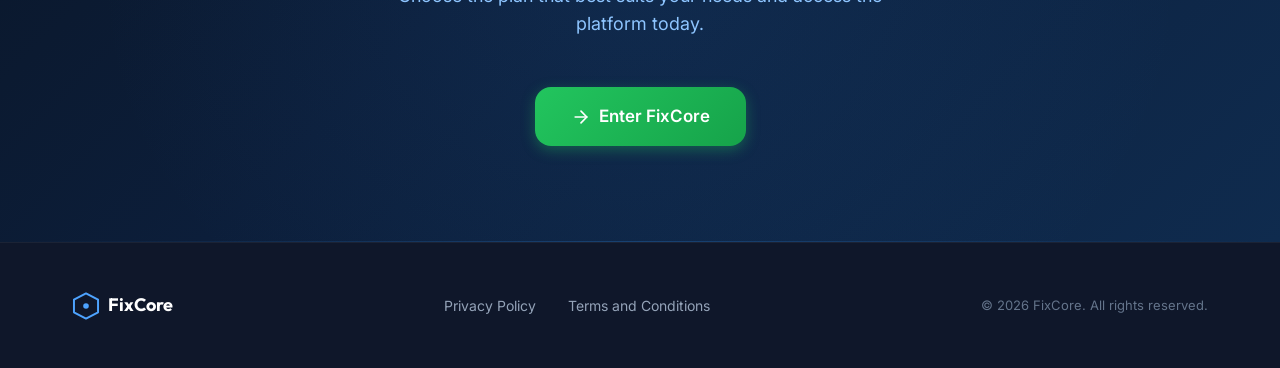
==== commit 41a99b99: "fix: improve section navigation and English localization" ====
--- a/index.html
+++ b/index.html
@@ -819,14 +819,14 @@
             if (current < target) {
 
               counter.textContent =
-                      Math.ceil(current).toLocaleString('es-MX');
+                      Math.ceil(current).toLocaleString('en-US');
 
               requestAnimationFrame(updateCounter);
 
             } else {
 
               counter.textContent =
-                      target.toLocaleString('es-MX');
+                      target.toLocaleString('en-US');
 
             }
           };
--- a/public/assets/styles/style.css
+++ b/public/assets/styles/style.css
@@ -85,6 +85,7 @@
 
 html {
   scroll-behavior: smooth;
+  scroll-padding-top: 88px;
   -webkit-font-smoothing: antialiased;
   -moz-osx-font-smoothing: grayscale;
 }
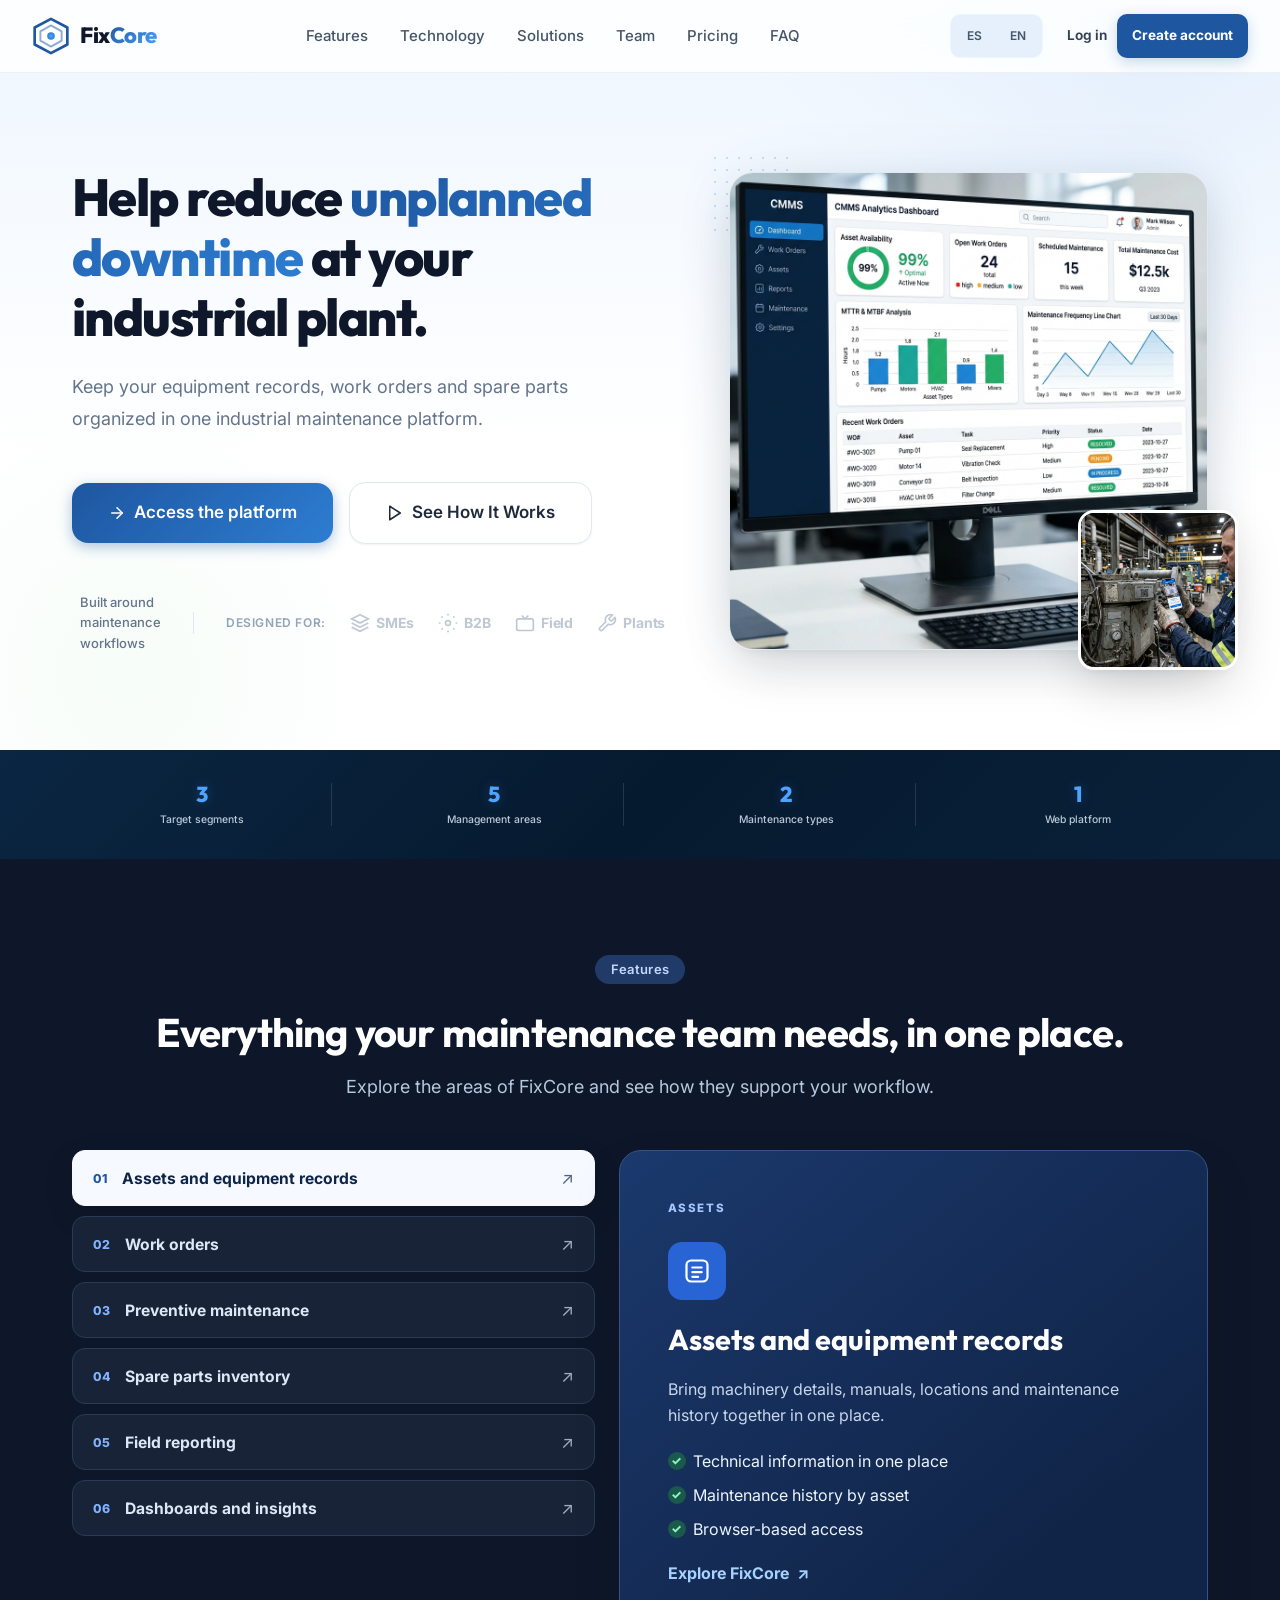
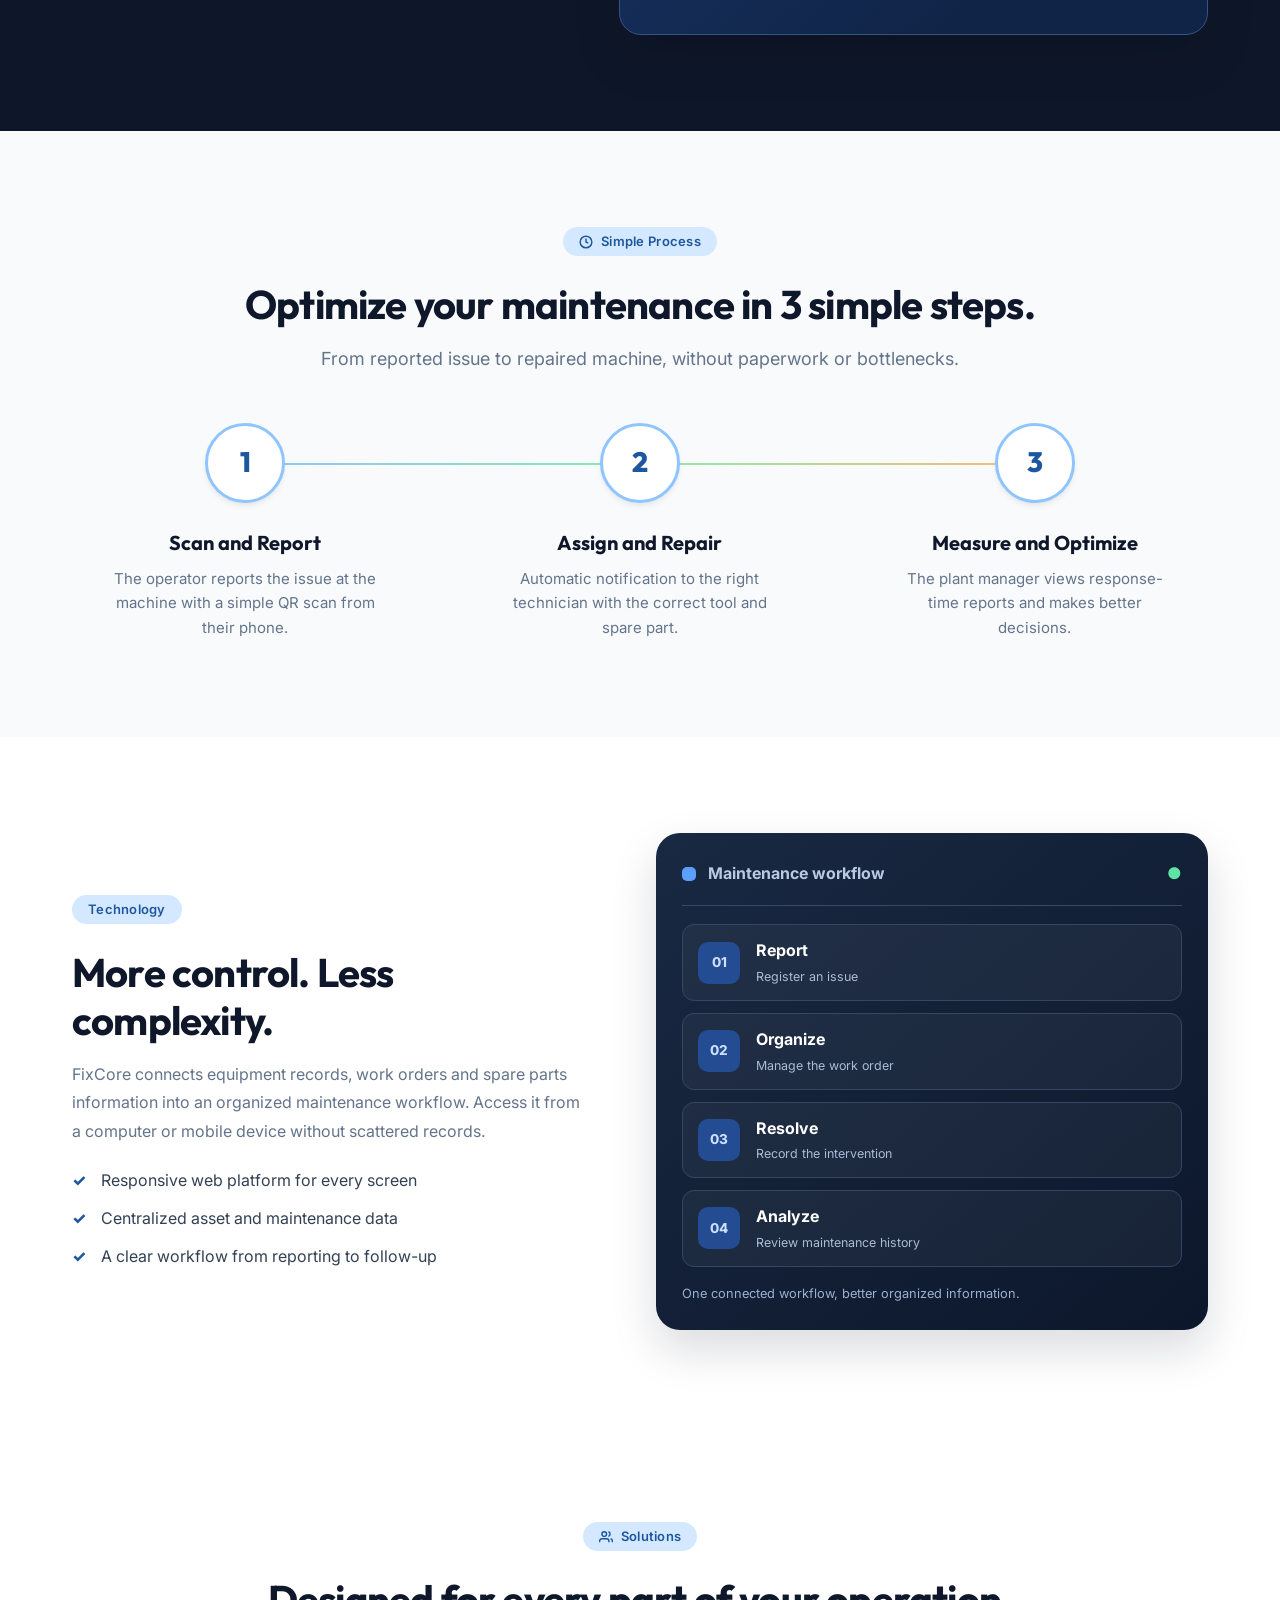
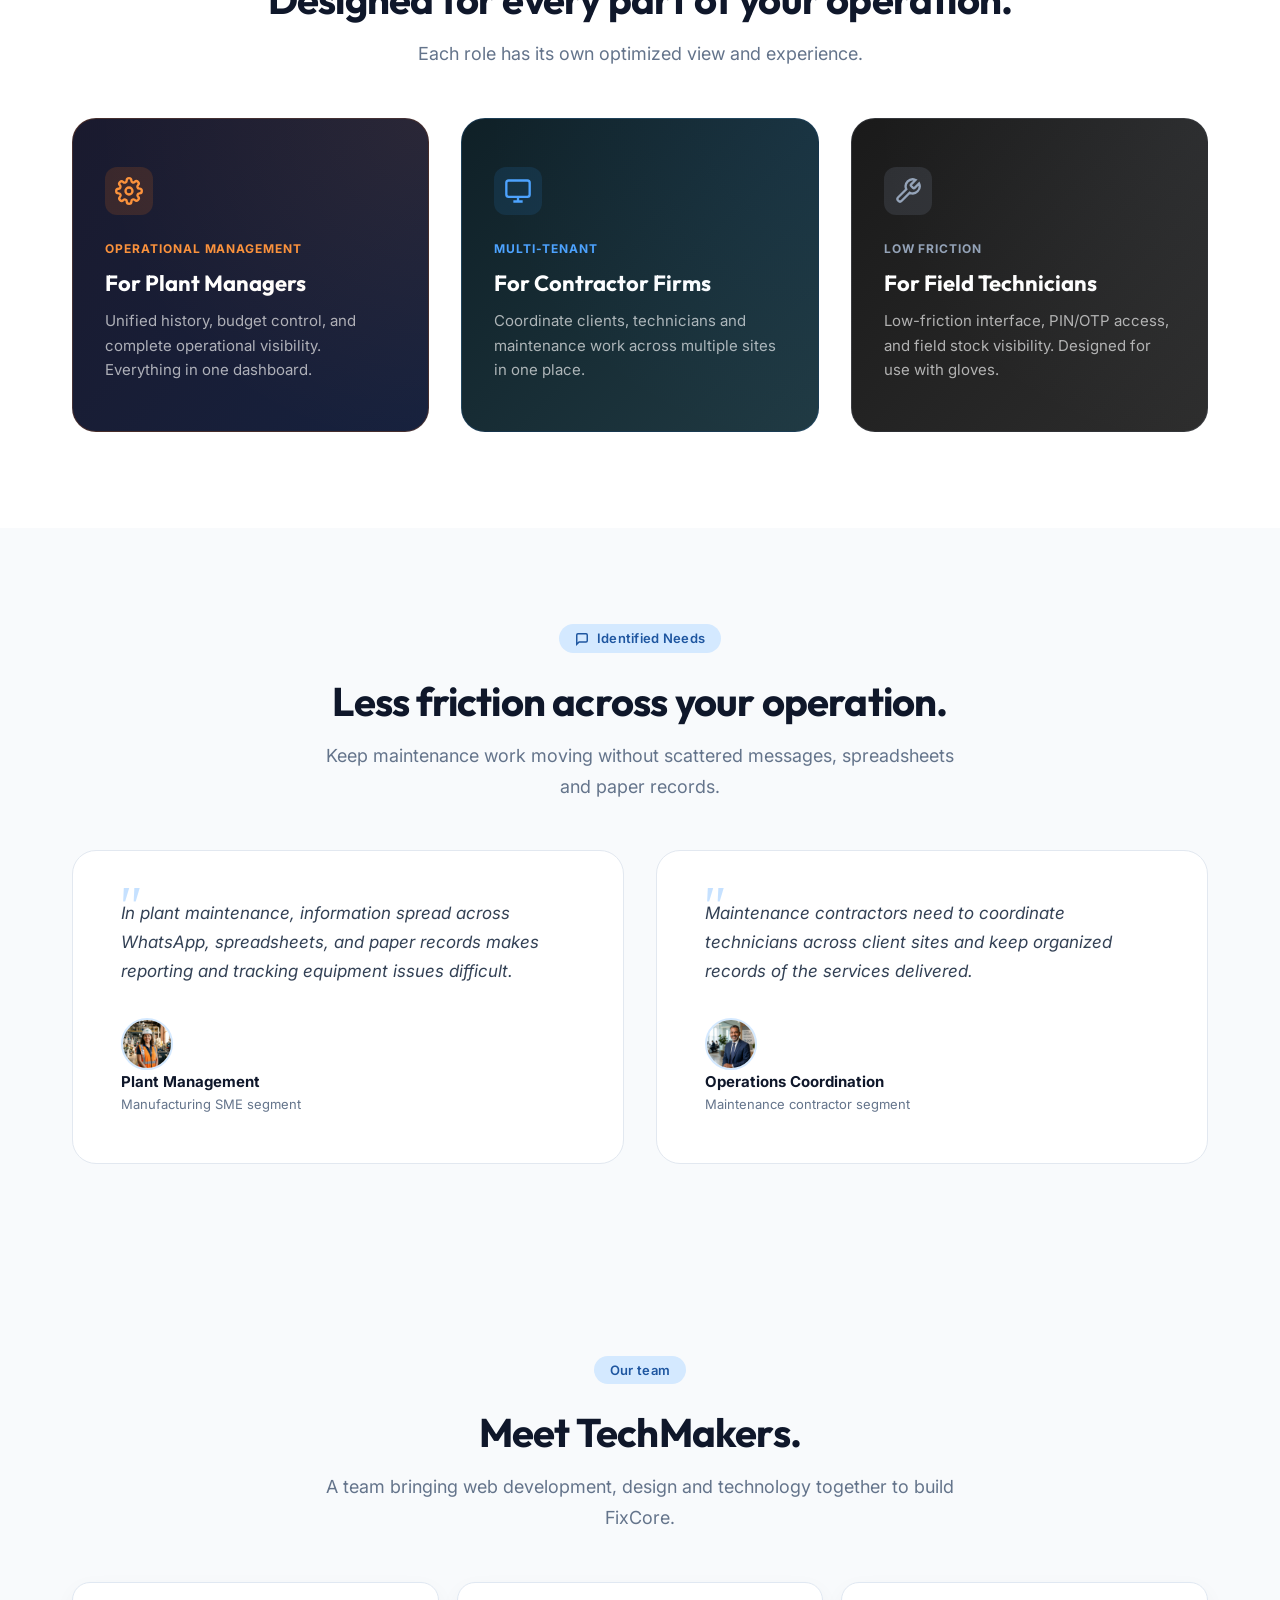
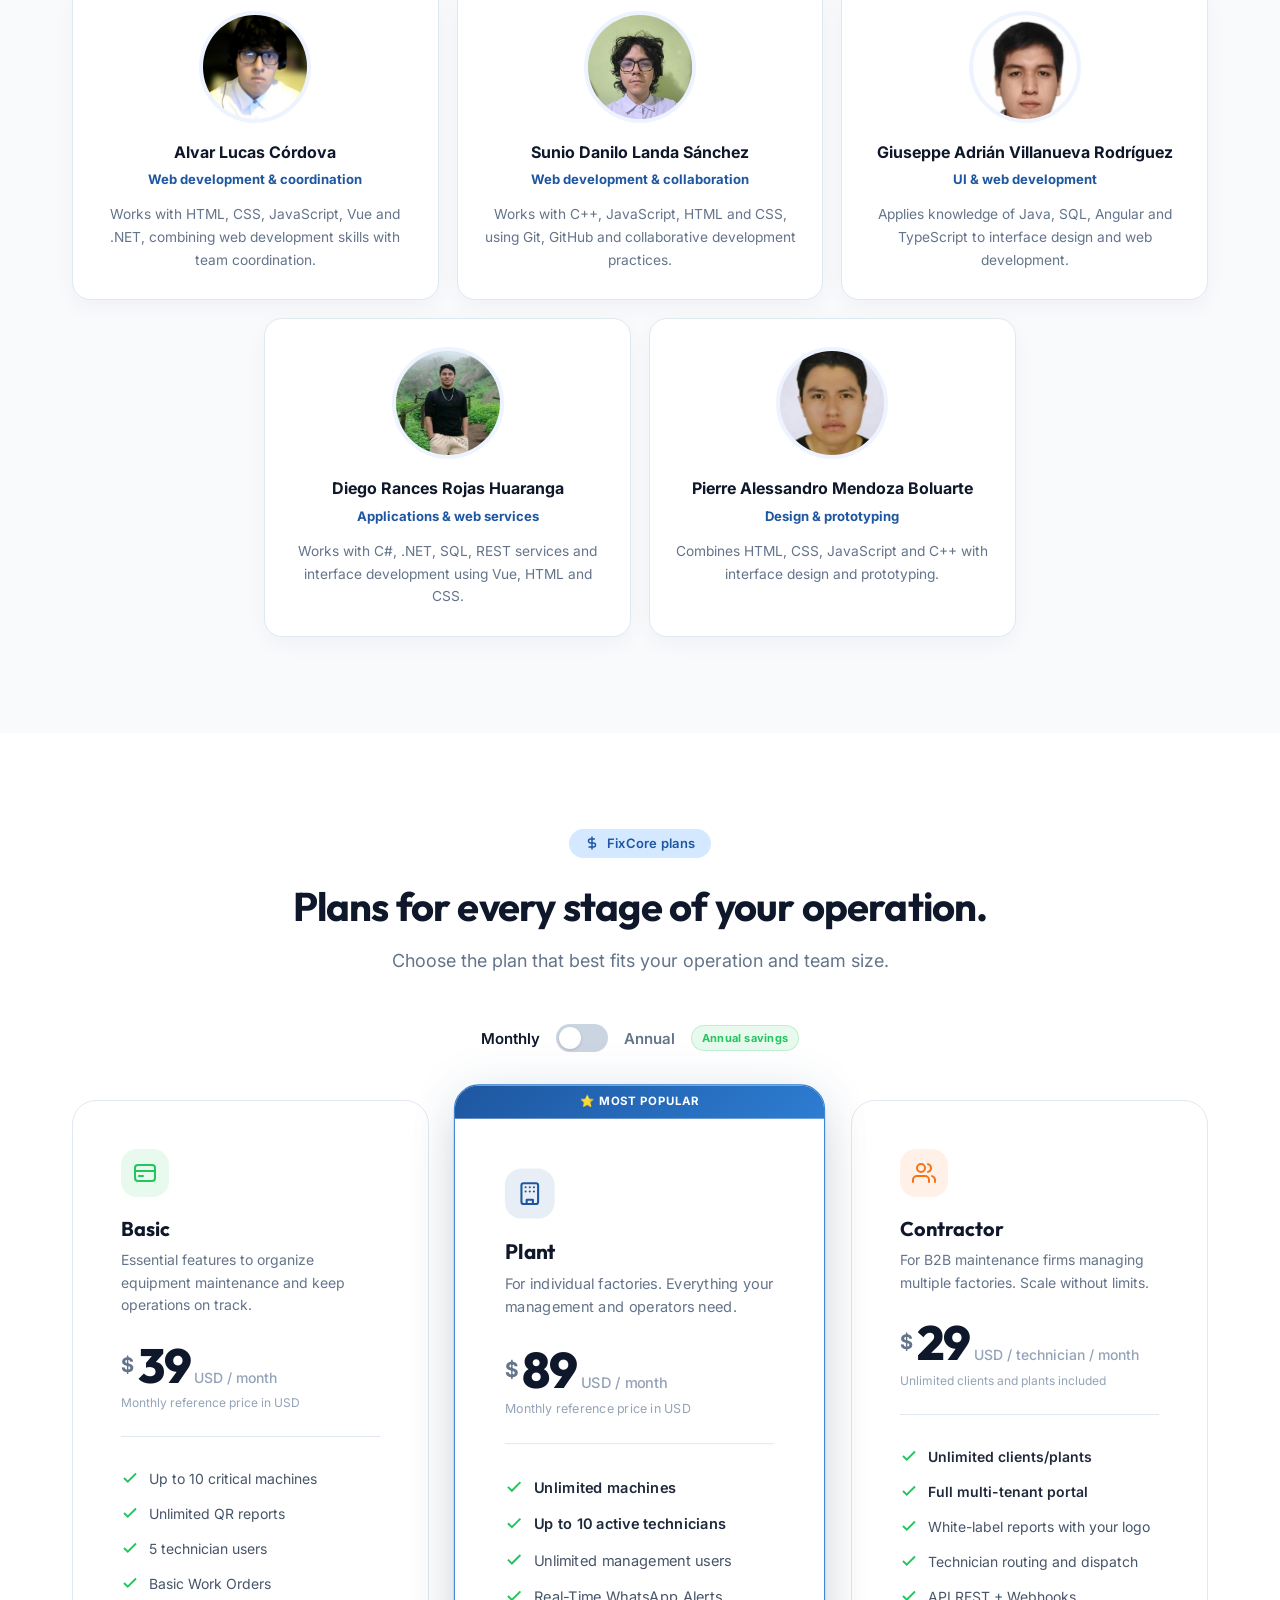
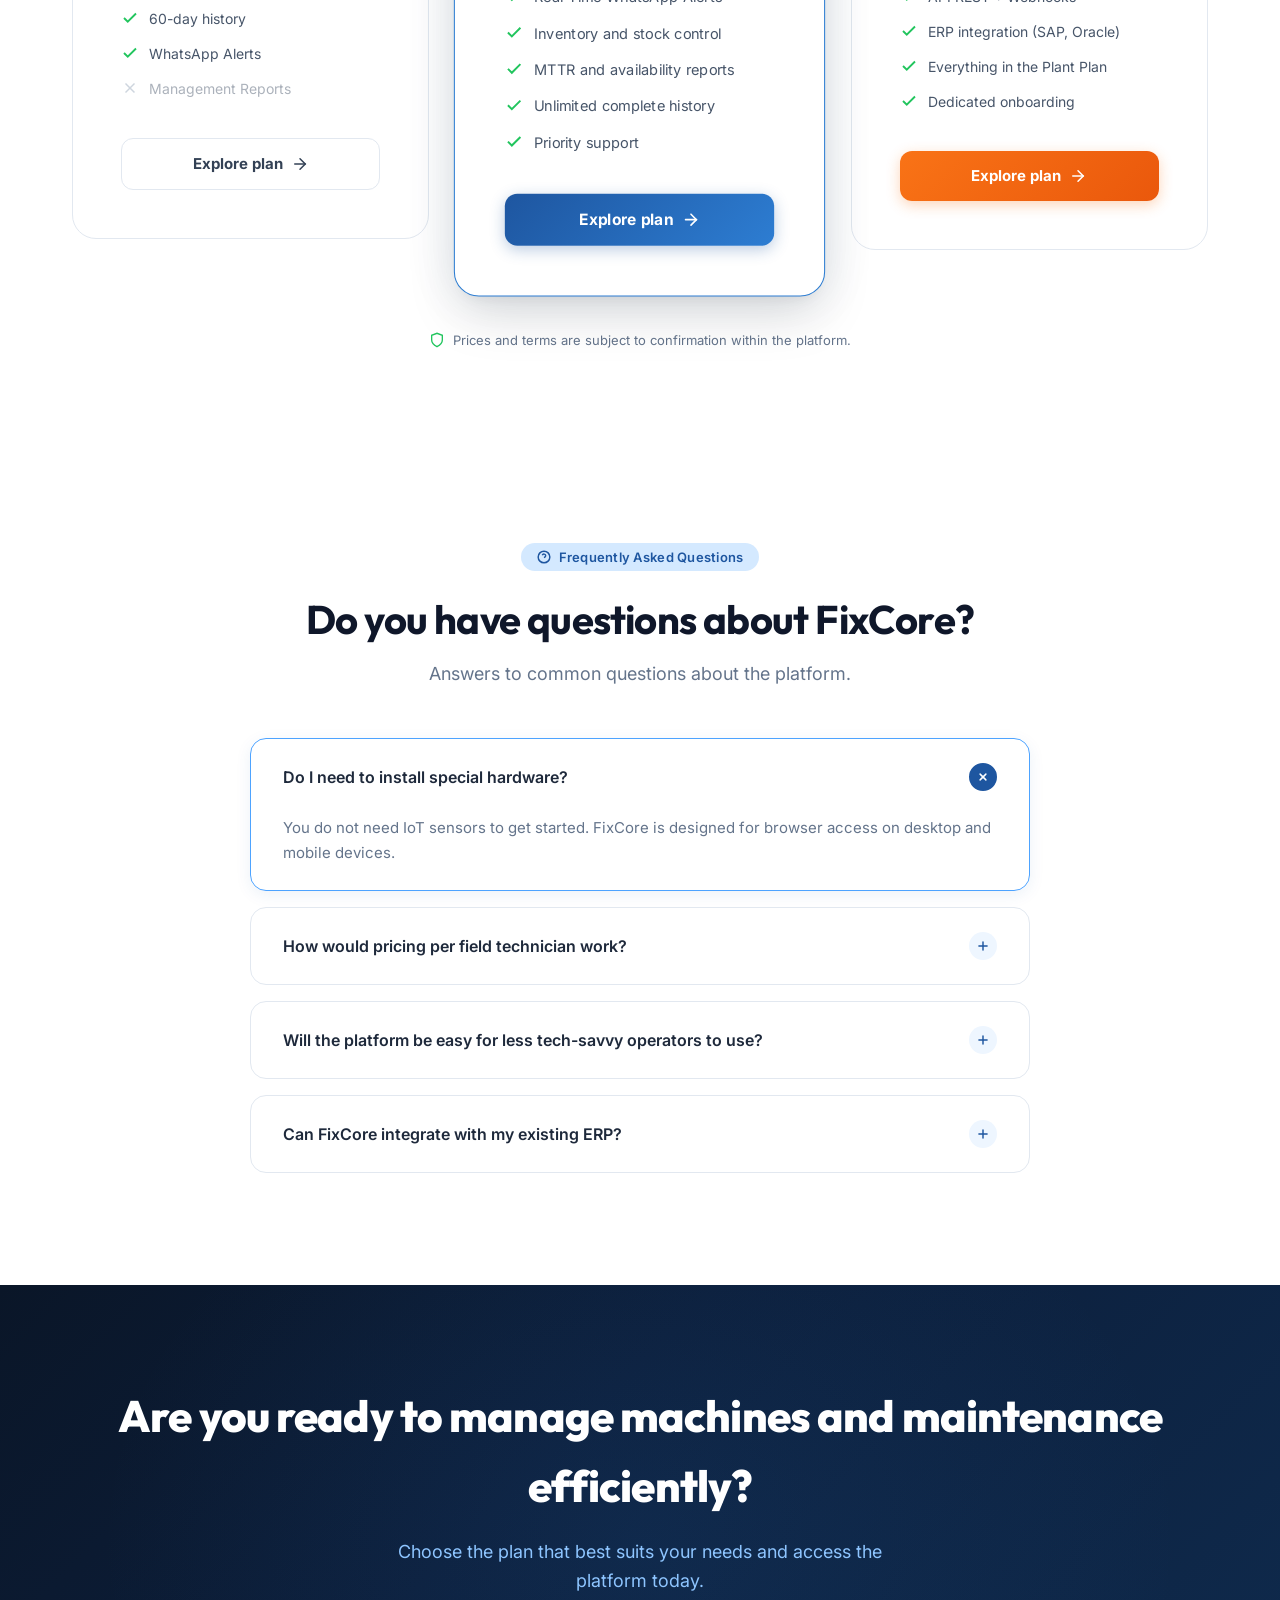
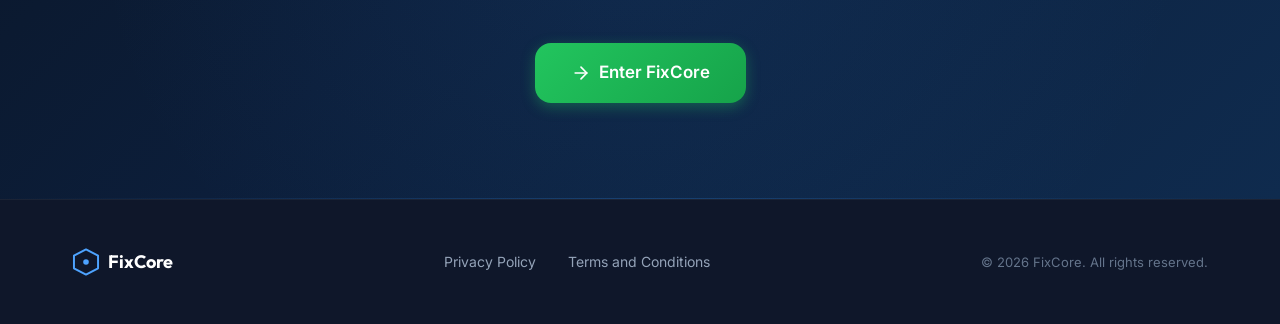
==== commit 9f5e259f: "feat: enhance landing page with interactive features and team section" ====
--- a/index.html
+++ b/index.html
@@ -4,7 +4,7 @@
   <meta charset="UTF-8" />
   <meta name="viewport" content="width=device-width, initial-scale=1.0" />
   <title>FixCore — CMMS Platform for Industrial Maintenance Management</title>
-  <meta name="description" content="Explore FixCore, a web project for managing industrial maintenance assets, work orders, and spare parts." />
+  <meta name="description" content="Organize assets, work orders, preventive maintenance and spare parts with FixCore, the industrial maintenance platform." />
 
   <link rel="preconnect" href="https://fonts.googleapis.com" />
   <link rel="preconnect" href="https://fonts.gstatic.com" crossorigin />
@@ -49,15 +49,25 @@
 
     <nav class="header__nav" id="mainNav">
       <a href="#features">Features</a>
+      <a href="#technology">Technology</a>
       <a href="#solutions">Solutions</a>
+      <a href="#team">Team</a>
       <a href="#pricing">Pricing</a>
       <a href="#faq">FAQ</a>
+      <div class="header__nav-auth">
+        <a class="header__auth-link" href="https://fixcore-frontend-eight.vercel.app/start" target="_blank" rel="noopener noreferrer">Log in</a>
+        <a class="header__auth-button" href="https://fixcore-frontend-eight.vercel.app/start" target="_blank" rel="noopener noreferrer">Create account</a>
+      </div>
     </nav>
 
     <div class="header__actions">
       <div class="lang-toggle">
         <a href="./index-es.html" class="lang-toggle__btn" onclick="saveScroll()">ES</a>
         <a href="./index.html" class="lang-toggle__btn active" onclick="saveScroll()">EN</a>
+      </div>
+      <div class="header__auth">
+        <a class="header__auth-link" href="https://fixcore-frontend-eight.vercel.app/start" target="_blank" rel="noopener noreferrer">Log in</a>
+        <a class="header__auth-button" href="https://fixcore-frontend-eight.vercel.app/start" target="_blank" rel="noopener noreferrer">Create account</a>
       </div>
     </div>
 
@@ -74,19 +84,12 @@
     <div class="container hero__inner">
       <div class="hero__content">
 
-        <div class="hero__badge">
-          <svg width="16" height="16" viewBox="0 0 16 16" fill="none">
-            <path d="M8 1L10.2 5.5L15 6.2L11.5 9.6L12.4 14.3L8 12L3.6 14.3L4.5 9.6L1 6.2L5.8 5.5L8 1Z" fill="currentColor"/>
-          </svg>
-          Academic industrial maintenance project
-        </div>
-
         <h1 class="hero__title">
           Help reduce <span>unplanned downtime</span> at your industrial plant.
         </h1>
 
         <p class="hero__subtitle">
-          Explore FixCore, a web project for managing industrial maintenance assets, work orders, and spare parts.
+          Keep your equipment records, work orders and spare parts organized in one industrial maintenance platform.
         </p>
 
         <div class="hero__cta">
@@ -101,7 +104,7 @@
         </div>
 
         <div class="hero__social-proof">
-          <div class="hero__stars"><span class="hero__stars-text">Based on user interviews</span></div>
+          <div class="hero__stars"><span class="hero__stars-text">Built around maintenance workflows</span></div>
 
           <div class="hero__logos">
             <span>Designed for:</span>
@@ -144,7 +147,7 @@
       </div>
       <div class="stats-bar__item animate-on-scroll">
         <div class="stats-bar__number"><span data-count="6">0</span></div>
-        <div class="stats-bar__label">Proposed modules</div>
+        <div class="stats-bar__label">Management areas</div>
       </div>
       <div class="stats-bar__item animate-on-scroll">
         <div class="stats-bar__number"><span data-count="2">0</span></div>
@@ -158,81 +161,41 @@
   </section>
 
 
-  <section class="features section" id="features">
+  <section class="features section feature-explorer" id="features">
     <div class="container">
       <div class="text-center">
-        <span class="section-badge">
-          <svg width="14" height="14" viewBox="0 0 24 24" fill="none" stroke="currentColor" stroke-width="2.5"><path d="M12 2l3.09 6.26L22 9.27l-5 4.87 1.18 6.88L12 17.77l-6.18 3.25L7 14.14 2 9.27l6.91-1.01L12 2z"/></svg>
-          Features
-        </span>
-        <h2 class="section-title">A frictionless maintenance experience.</h2>
-        <p class="section-subtitle">Every module is designed to eliminate paperwork, reduce errors, and speed up issue resolution.</p>
-      </div>
-
-      <div class="features__grid">
-
-        <div class="feature-card animate-on-scroll" id="featureQR">
-          <div class="feature-card__icon">
-            <svg viewBox="0 0 24 24" fill="none" stroke="currentColor" stroke-width="2" stroke-linecap="round" stroke-linejoin="round">
-              <rect x="2" y="2" width="8" height="8" rx="1"/><rect x="14" y="2" width="8" height="8" rx="1"/>
-              <rect x="2" y="14" width="8" height="8" rx="1"/><path d="M14 14h3v3"/><path d="M20 14v3h-3"/><path d="M14 20h6"/><path d="M20 20v-3"/>
-            </svg>
-          </div>
-          <h3 class="feature-card__title">QR Reporting</h3>
-          <p class="feature-card__desc">Report equipment issues through QR codes in a mobile browser, without installing a native app.</p>
-        </div>
-
-        <div class="feature-card animate-on-scroll" id="featureAlerts">
-          <div class="feature-card__icon">
-            <svg viewBox="0 0 24 24" fill="none" stroke="currentColor" stroke-width="2" stroke-linecap="round" stroke-linejoin="round">
-              <polygon points="13 2 3 14 12 14 11 22 21 10 12 10 13 2"/>
-            </svg>
-          </div>
-          <h3 class="feature-card__title">Automated Alerts</h3>
-          <p class="feature-card__desc">The concept includes critical-failure alerts, with messaging integrations under consideration.</p>
-        </div>
-
-        <div class="feature-card animate-on-scroll" id="featureOTs">
-          <div class="feature-card__icon">
-            <svg viewBox="0 0 24 24" fill="none" stroke="currentColor" stroke-width="2" stroke-linecap="round" stroke-linejoin="round">
-              <path d="M9 11l3 3L22 4"/><path d="M21 12v7a2 2 0 01-2 2H5a2 2 0 01-2-2V5a2 2 0 012-2h11"/>
-            </svg>
-          </div>
-          <h3 class="feature-card__title">Work Order Management</h3>
-          <p class="feature-card__desc">Smart assignment, tool checklists, and digital closure. Everything is traceable.</p>
-        </div>
-
-        <div class="feature-card animate-on-scroll" id="featureInventory">
-          <div class="feature-card__icon">
-            <svg viewBox="0 0 24 24" fill="none" stroke="currentColor" stroke-width="2" stroke-linecap="round" stroke-linejoin="round">
-              <path d="M21 16V8a2 2 0 00-1-1.73l-7-4a2 2 0 00-2 0l-7 4A2 2 0 003 8v8a2 2 0 001 1.73l7 4a2 2 0 002 0l7-4A2 2 0 0021 16z"/>
-              <polyline points="3.27 6.96 12 12.01 20.73 6.96"/><line x1="12" y1="22.08" x2="12" y2="12"/>
-            </svg>
-          </div>
-          <h3 class="feature-card__title">Inventory Control</h3>
-          <p class="feature-card__desc">Real-time stock deduction and automatic restocking alerts.</p>
-        </div>
-
-        <div class="feature-card animate-on-scroll" id="featureMultiPlant">
-          <div class="feature-card__icon">
-            <svg viewBox="0 0 24 24" fill="none" stroke="currentColor" stroke-width="2" stroke-linecap="round" stroke-linejoin="round">
-              <rect x="4" y="2" width="16" height="20" rx="2"/><path d="M9 22v-4h6v4"/><path d="M8 6h.01"/><path d="M16 6h.01"/><path d="M12 6h.01"/>
-              <path d="M12 10h.01"/><path d="M16 10h.01"/><path d="M8 10h.01"/><path d="M12 14h.01"/><path d="M16 14h.01"/><path d="M8 14h.01"/>
-            </svg>
-          </div>
-          <h3 class="feature-card__title">Multi-Plant Architecture</h3>
-          <p class="feature-card__desc">Unified portal ideal for contractors managing multiple clients.</p>
-        </div>
-
-        <div class="feature-card animate-on-scroll" id="featureReports">
-          <div class="feature-card__icon">
-            <svg viewBox="0 0 24 24" fill="none" stroke="currentColor" stroke-width="2" stroke-linecap="round" stroke-linejoin="round">
-              <line x1="18" y1="20" x2="18" y2="10"/><line x1="12" y1="20" x2="12" y2="4"/><line x1="6" y1="20" x2="6" y2="14"/>
-              <line x1="2" y1="20" x2="22" y2="20"/>
-            </svg>
-          </div>
-          <h3 class="feature-card__title">Management Reports</h3>
-          <p class="feature-card__desc">Automatic MTTR and availability calculations in one click. Data-driven decisions.</p>
+        <span class="section-badge">Features</span>
+        <h2 class="section-title">Everything your maintenance team needs, in one place.</h2>
+        <p class="section-subtitle">Explore the areas of FixCore and see how they support your workflow.</p>
+      </div>
+      <div class="feature-explorer__layout">
+        <div class="feature-explorer__tabs" role="tablist" aria-label="Explore features">
+          <button type="button" class="feature-select is-active" id="featureTab0" role="tab" aria-selected="true" aria-controls="featurePanel" tabindex="0" data-feature="0">
+            <span class="feature-select__number">01</span><span class="feature-select__title">Assets and equipment records</span><span class="feature-select__arrow" aria-hidden="true">↗</span>
+          </button>
+          <button type="button" class="feature-select" id="featureTab1" role="tab" aria-selected="false" aria-controls="featurePanel" tabindex="-1" data-feature="1">
+            <span class="feature-select__number">02</span><span class="feature-select__title">Work orders</span><span class="feature-select__arrow" aria-hidden="true">↗</span>
+          </button>
+          <button type="button" class="feature-select" id="featureTab2" role="tab" aria-selected="false" aria-controls="featurePanel" tabindex="-1" data-feature="2">
+            <span class="feature-select__number">03</span><span class="feature-select__title">Preventive maintenance</span><span class="feature-select__arrow" aria-hidden="true">↗</span>
+          </button>
+          <button type="button" class="feature-select" id="featureTab3" role="tab" aria-selected="false" aria-controls="featurePanel" tabindex="-1" data-feature="3">
+            <span class="feature-select__number">04</span><span class="feature-select__title">Spare parts inventory</span><span class="feature-select__arrow" aria-hidden="true">↗</span>
+          </button>
+          <button type="button" class="feature-select" id="featureTab4" role="tab" aria-selected="false" aria-controls="featurePanel" tabindex="-1" data-feature="4">
+            <span class="feature-select__number">05</span><span class="feature-select__title">Field reporting</span><span class="feature-select__arrow" aria-hidden="true">↗</span>
+          </button>
+          <button type="button" class="feature-select" id="featureTab5" role="tab" aria-selected="false" aria-controls="featurePanel" tabindex="-1" data-feature="5">
+            <span class="feature-select__number">06</span><span class="feature-select__title">Dashboards and insights</span><span class="feature-select__arrow" aria-hidden="true">↗</span>
+          </button>
+        </div>
+        <div class="feature-explorer__panel" id="featurePanel" role="tabpanel" aria-labelledby="featureTab0" tabindex="0">
+          <span class="feature-explorer__eyebrow" id="featureCategory">Assets</span>
+          <div class="feature-explorer__symbol" aria-hidden="true"><svg width="28" height="28" viewBox="0 0 24 24" fill="none" stroke="currentColor" stroke-width="1.9" stroke-linecap="round" stroke-linejoin="round"><rect x="3" y="3" width="18" height="18" rx="4"/><path d="M8 9h8M8 13h8M8 17h5"/></svg></div>
+          <h3 id="featureTitle">Assets and equipment records</h3>
+          <p id="featureDescription">Bring machinery details, manuals, locations and maintenance history together in one place.</p>
+          <ul class="feature-explorer__points" id="featurePoints"><li>Technical information in one place</li><li>Maintenance history by asset</li><li>Browser-based access</li></ul>
+          <a class="feature-explorer__link" href="https://fixcore-frontend-eight.vercel.app/start" target="_blank" rel="noopener noreferrer">Explore FixCore <span aria-hidden="true">↗</span></a>
         </div>
       </div>
     </div>
@@ -271,6 +234,22 @@
     </div>
   </section>
 
+  <section class="section technology" id="technology">
+    <div class="container technology__layout">
+      <div class="technology__copy">
+        <span class="section-badge">Technology</span>
+        <h2 class="section-title">More control. Less complexity.</h2>
+        <p>FixCore connects equipment records, work orders and spare parts information into an organized maintenance workflow. Access it from a computer or mobile device without scattered records.</p>
+        <ul class="technology__benefits"><li>Responsive web platform for every screen</li><li>Centralized asset and maintenance data</li><li>A clear workflow from reporting to follow-up</li></ul>
+      </div>
+      <div class="tech-flow" aria-label="Maintenance workflow">
+        <div class="tech-flow__top"><span class="tech-flow__topmark"></span><span>Maintenance workflow</span><span class="tech-flow__online" aria-hidden="true">●</span></div>
+        <div class="tech-flow__steps">              <div class="tech-flow__step"><span class="tech-flow__num">01</span><div><strong>Report</strong><small>Register an issue</small></div></div>              <div class="tech-flow__step"><span class="tech-flow__num">02</span><div><strong>Organize</strong><small>Manage the work order</small></div></div>              <div class="tech-flow__step"><span class="tech-flow__num">03</span><div><strong>Resolve</strong><small>Record the intervention</small></div></div>              <div class="tech-flow__step"><span class="tech-flow__num">04</span><div><strong>Analyze</strong><small>Review maintenance history</small></div></div></div>
+        <p class="tech-flow__footer">One connected workflow, better organized information.</p>
+      </div>
+    </div>
+  </section>
+
   <section class="solutions section" id="solutions">
     <div class="container">
       <div class="text-center">
@@ -299,7 +278,7 @@
           </div>
           <span class="solution-card__tag">Multi-Tenant</span>
           <h3 class="solution-card__title">For Contractor Firms</h3>
-          <p class="solution-card__desc">Client management and technician coordination, with customizable reports as a planned capability.</p>
+          <p class="solution-card__desc">Coordinate clients, technicians and maintenance work across multiple sites in one place.</p>
         </div>
 
         <div class="solution-card solution-card--dark animate-on-scroll" id="solutionTech">
@@ -321,8 +300,8 @@
           <svg width="14" height="14" viewBox="0 0 24 24" fill="none" stroke="currentColor" stroke-width="2.5"><path d="M21 15a2 2 0 01-2 2H7l-4 4V5a2 2 0 012-2h14a2 2 0 012 2z"/></svg>
           Identified Needs
         </span>
-        <h2 class="section-title">What we learned from users.</h2>
-        <p class="section-subtitle">Insights from user interviews, not customer endorsements.</p>
+        <h2 class="section-title">Less friction across your operation.</h2>
+        <p class="section-subtitle">Keep maintenance work moving without scattered messages, spreadsheets and paper records.</p>
       </div>
 
       <div class="testimonials__grid">
@@ -358,15 +337,57 @@
     </div>
   </section>
 
+  <section class="section section--light team" id="team">
+    <div class="container">
+      <div class="text-center">
+        <span class="section-badge">Our team</span>
+        <h2 class="section-title">Meet TechMakers.</h2>
+        <p class="section-subtitle">A team bringing web development, design and technology together to build FixCore.</p>
+      </div>
+      <div class="team__grid">
+        <article class="team-card">
+          <img class="team-card__photo" src="public/assets/images/foto-alvar.jpg" alt="Alvar Lucas Córdova" loading="lazy" width="112" height="112" />
+          <h3 class="team-card__name">Alvar Lucas Córdova</h3>
+          <p class="team-card__role">Web development &amp; coordination</p>
+          <p class="team-card__bio">Works with HTML, CSS, JavaScript, Vue and .NET, combining web development skills with team coordination.</p>
+        </article>
+        <article class="team-card">
+          <img class="team-card__photo" src="public/assets/images/foto-sunio.jpg" alt="Sunio Danilo Landa Sánchez" loading="lazy" width="112" height="112" />
+          <h3 class="team-card__name">Sunio Danilo Landa Sánchez</h3>
+          <p class="team-card__role">Web development &amp; collaboration</p>
+          <p class="team-card__bio">Works with C++, JavaScript, HTML and CSS, using Git, GitHub and collaborative development practices.</p>
+        </article>
+        <article class="team-card">
+          <img class="team-card__photo" src="public/assets/images/foto-giuseppe.jpg" alt="Giuseppe Adrián Villanueva Rodríguez" loading="lazy" width="112" height="112" />
+          <h3 class="team-card__name">Giuseppe Adrián Villanueva Rodríguez</h3>
+          <p class="team-card__role">UI &amp; web development</p>
+          <p class="team-card__bio">Applies knowledge of Java, SQL, Angular and TypeScript to interface design and web development.</p>
+        </article>
+        <article class="team-card">
+          <img class="team-card__photo" src="public/assets/images/foto-diego.jpg" alt="Diego Rances Rojas Huaranga" loading="lazy" width="112" height="112" />
+          <h3 class="team-card__name">Diego Rances Rojas Huaranga</h3>
+          <p class="team-card__role">Applications &amp; web services</p>
+          <p class="team-card__bio">Works with C#, .NET, SQL, REST services and interface development using Vue, HTML and CSS.</p>
+        </article>
+        <article class="team-card">
+          <img class="team-card__photo" src="public/assets/images/foto-pierre.jpg" alt="Pierre Alessandro Mendoza Boluarte" loading="lazy" width="112" height="112" />
+          <h3 class="team-card__name">Pierre Alessandro Mendoza Boluarte</h3>
+          <p class="team-card__role">Design &amp; prototyping</p>
+          <p class="team-card__bio">Combines HTML, CSS, JavaScript and C++ with interface design and prototyping.</p>
+        </article>
+      </div>
+    </div>
+  </section>
+
   <section class="pricing section" id="pricing">
     <div class="container">
       <div class="text-center">
         <span class="section-badge">
           <svg width="14" height="14" viewBox="0 0 24 24" fill="none" stroke="currentColor" stroke-width="2.5"><line x1="12" y1="1" x2="12" y2="23"/><path d="M17 5H9.5a3.5 3.5 0 000 7h5a3.5 3.5 0 010 7H6"/></svg>
-          Proposed Plans
+          FixCore plans
         </span>
-        <h2 class="section-title">Plans designed to scale with you.</h2>
-        <p class="section-subtitle">Illustrative options for validating the business model. This page does not process subscriptions or payments.</p>
+        <h2 class="section-title">Plans for every stage of your operation.</h2>
+        <p class="section-subtitle">Choose the plan that best fits your operation and team size.</p>
       </div>
 
       <div class="pricing__toggle">
@@ -389,7 +410,7 @@
               </svg>
             </div>
             <h3 class="pricing-card__name">Basic</h3>
-            <p class="pricing-card__desc">An affordable subscription offering the essential features FixCore has to offer for individuals getting started.</p>
+            <p class="pricing-card__desc">Essential features to organize equipment maintenance and keep operations on track.</p>
           </div>
 
           <div class="pricing-card__price">
@@ -398,7 +419,7 @@
             <span class="pricing-card__period">USD / month</span>
           </div>
           <p class="pricing-card__period-note">
-            <span class="pricing-annual-note" style="display:none;">Illustrative annual billing ($348/year)</span>
+            <span class="pricing-annual-note" style="display:none;">Annual equivalent ($348/year)</span>
             <span class="pricing-monthly-note">Monthly reference price in USD</span>
           </p>
 
@@ -436,7 +457,7 @@
           </ul>
 
           <a href="https://fixcore-frontend-eight.vercel.app/start" class="pricing-card__cta pricing-card__cta--outline" id="ctaBasic">
-            Explore the Proposal
+            Explore plan
             <svg viewBox="0 0 24 24" fill="none" stroke="currentColor" stroke-width="2" stroke-linecap="round"><path d="M5 12h14"/><path d="M12 5l7 7-7 7"/></svg>
           </a>
         </div>
@@ -457,7 +478,7 @@
             <span class="pricing-card__period">USD / month</span>
           </div>
           <p class="pricing-card__period-note">
-            <span class="pricing-annual-note" style="display:none;">Illustrative annual billing ($852/year)</span>
+            <span class="pricing-annual-note" style="display:none;">Annual equivalent ($852/year)</span>
             <span class="pricing-monthly-note">Monthly reference price in USD</span>
           </p>
 
@@ -499,7 +520,7 @@
           </ul>
 
           <a href="https://fixcore-frontend-eight.vercel.app/start" class="pricing-card__cta pricing-card__cta--primary" id="ctaPlant">
-            Explore the Proposal
+            Explore plan
             <svg viewBox="0 0 24 24" fill="none" stroke="currentColor" stroke-width="2" stroke-linecap="round"><path d="M5 12h14"/><path d="M12 5l7 7-7 7"/></svg>
           </a>
         </div>
@@ -519,7 +540,7 @@
             <span class="pricing-card__period">USD / technician / month</span>
           </div>
           <p class="pricing-card__period-note">
-            <span class="pricing-annual-note" style="display:none;">Illustrative annual billing ($276/technician/year)</span>
+            <span class="pricing-annual-note" style="display:none;">Annual equivalent ($276/technician/year)</span>
             <span class="pricing-monthly-note">Unlimited clients and plants included</span>
           </p>
 
@@ -561,7 +582,7 @@
           </ul>
 
           <a href="https://fixcore-frontend-eight.vercel.app/start" class="pricing-card__cta pricing-card__cta--orange" id="ctaContractor">
-            Explore the Proposal
+            Explore plan
             <svg viewBox="0 0 24 24" fill="none" stroke="currentColor" stroke-width="2" stroke-linecap="round"><path d="M5 12h14"/><path d="M12 5l7 7-7 7"/></svg>
           </a>
         </div>
@@ -570,7 +591,7 @@
 
       <div class="pricing__guarantee animate-on-scroll">
         <svg viewBox="0 0 24 24" fill="none" stroke="currentColor" stroke-width="2"><path d="M12 22s8-4 8-10V5l-8-3-8 3v7c0 6 8 10 8 10z"/></svg>
-        Indicative pricing • Subject to validation • No checkout on this page
+        Prices and terms are subject to confirmation within the platform.
       </div>
     </div>
   </section>
@@ -583,7 +604,7 @@
           Frequently Asked Questions
         </span>
         <h2 class="section-title">Do you have questions about FixCore?</h2>
-        <p class="section-subtitle">Answers about the concept and its planned features.</p>
+        <p class="section-subtitle">Answers to common questions about the platform.</p>
       </div>
 
       <div class="faq__list">
@@ -595,7 +616,7 @@
             </span>
           </button>
           <div class="faq-item__body" id="faqAnswer1">
-            <p class="faq-item__answer">No IoT sensors or specialized hardware are planned. FixCore is designed as a web application accessible from computers and mobile devices.</p>
+            <p class="faq-item__answer">You do not need IoT sensors to get started. FixCore is designed for browser access on desktop and mobile devices.</p>
           </div>
         </div>
 
@@ -607,7 +628,7 @@
             </span>
           </button>
           <div class="faq-item__body" id="faqAnswer2">
-            <p class="faq-item__answer">The proposed pricing model considers licenses for active field technicians. Operators who only report failures would not count as paid technicians. Final terms still need validation.</p>
+            <p class="faq-item__answer">The Contractor plan is based on the number of technicians. Check terms and availability when accessing the platform.</p>
           </div>
         </div>
 
@@ -619,7 +640,7 @@
             </span>
           </button>
           <div class="faq-item__body" id="faqAnswer3">
-            <p class="faq-item__answer">The platform aims to make failure reporting straightforward on mobile devices. Its ease of use will be evaluated through user testing and feedback.</p>
+            <p class="faq-item__answer">FixCore focuses on clear navigation across desktop and mobile screens so field technicians can handle routine tasks more easily.</p>
           </div>
         </div>
 
@@ -631,7 +652,7 @@
             </span>
           </button>
           <div class="faq-item__body" id="faqAnswer4">
-            <p class="faq-item__answer">REST API and webhook integrations are planned capabilities. Their availability and ERP compatibility will be confirmed during development.</p>
+            <p class="faq-item__answer">Integration with external systems depends on available tools and versions. Check compatibility before planning an integration.</p>
           </div>
         </div>
       </div>
@@ -641,7 +662,7 @@
 
   <section class="bottom-cta" id="demo">
     <div class="container bottom-cta__inner">
-      <h2 class="bottom-cta__title animate-on-scroll">Are you ready to manage machines and maintenance efficiently??</h2>
+      <h2 class="bottom-cta__title animate-on-scroll">Are you ready to manage machines and maintenance efficiently?</h2>
       <p class="bottom-cta__subtitle animate-on-scroll">Choose the plan that best suits your needs and access the platform today.</p>
       <a href="https://fixcore-frontend-eight.vercel.app/start" target="_blank" rel="noopener noreferrer" class="btn btn--green btn--lg animate-on-scroll" id="bottomCtaBtn">
         <svg width="20" height="20" viewBox="0 0 24 24" fill="none" stroke="currentColor" stroke-width="2" stroke-linecap="round" stroke-linejoin="round"><path d="M5 12h14"/><path d="M12 5l7 7-7 7"/></svg>
@@ -678,7 +699,7 @@
 
 <script>
 
-
+  // ---- Language Toggle Scroll Position ----
   function saveScroll() {
     try { sessionStorage.setItem('langScroll', String(window.scrollY)); } catch (error) { /* Storage may be disabled. */ }
   }
@@ -694,7 +715,7 @@
     }
   });
 
-
+  // ---- Header Scroll Effect ----
   const header = document.getElementById('header');
   let lastScroll = 0;
 
@@ -710,7 +731,7 @@
     lastScroll = currentScroll;
   });
 
-
+  // ---- Mobile Menu Toggle ----
   const mobileToggle = document.getElementById('mobileToggle');
   const mainNav = document.getElementById('mainNav');
 
@@ -731,7 +752,7 @@
     }
   });
 
-
+  // ---- Smooth Scroll for Nav Links ----
   document.querySelectorAll('a[href^="#"]').forEach(anchor => {
     anchor.addEventListener('click', function(e) {
 
@@ -750,6 +771,7 @@
           block: 'start'
         });
 
+        // Cerrar menú móvil
         mainNav.classList.remove('active');
         mobileToggle.setAttribute('aria-expanded', 'false');
 
@@ -762,7 +784,11 @@
     });
   });
 
-
+  // ============================================================
+  // PARTE 2: FEATURES & USAGE GUIDE SECTION
+  // ============================================================
+
+  // ---- Animaciones al hacer Scroll ----
   const observerOptions = {
     threshold: 0.15,
     rootMargin: '0px 0px -50px 0px'
@@ -785,7 +811,11 @@
     observer.observe(el);
   });
 
-
+  // ============================================================
+  // PARTE 3: SEGMENTED BENEFITS & TESTIMONIALS
+  // ============================================================
+
+  // ---- Counter Animation ----
   const counterObserver = new IntersectionObserver((entries) => {
 
     entries.forEach(entry => {
@@ -850,7 +880,11 @@
     counterObserver.observe(statsSection);
   }
 
-
+  // ============================================================
+  // PARTE 4: MONTHLY & ANNUAL PRICING VIEWS
+  // ============================================================
+
+  // ---- Pricing Toggle (Monthly / Annual) ----
   let isAnnual = false;
 
   function togglePricingSwitch() {
@@ -877,6 +911,7 @@
     monthlyLabel.setAttribute('aria-pressed', String(!isAnnual));
     annualLabel.setAttribute('aria-pressed', String(isAnnual));
 
+    // Cambiar estado del switch
     if (isAnnual) {
 
       switchEl.classList.add('active');
@@ -893,6 +928,7 @@
 
     }
 
+    // Actualizar precios
     document
             .querySelectorAll('.pricing-card__amount[data-monthly]')
             .forEach(el => {
@@ -923,6 +959,7 @@
 
             });
 
+    // Mostrar / ocultar notas
     document
             .querySelectorAll('.pricing-annual-note')
             .forEach(el => {
@@ -943,7 +980,11 @@
 
   }
 
-
+  // ============================================================
+  // PARTE 5: FAQ COMPONENT & SUPPORT
+  // ============================================================
+
+  // ---- FAQ Accordion ----
   function toggleFaq(headerEl) {
 
     const faqItem = headerEl.parentElement;
@@ -951,11 +992,13 @@
     const isActive =
             faqItem.classList.contains('active');
 
+    // Cerrar los demás FAQ
     document.querySelectorAll('.faq-item').forEach(item => {
       item.classList.remove('active');
       item.querySelector('.faq-item__header').setAttribute('aria-expanded', 'false');
     });
 
+    // Abrir el FAQ seleccionado
     if (!isActive) {
       faqItem.classList.add('active');
       headerEl.setAttribute('aria-expanded', 'true');
@@ -964,5 +1007,6 @@
   }
 
 </script>
+<script src="public/assets/scripts/main.js" defer></script>
 </body>
 </html>
--- a/public/assets/styles/style.css
+++ b/public/assets/styles/style.css
@@ -651,10 +651,10 @@
   position: absolute;
   inset: 0;
   background: linear-gradient(
-    135deg,
-    rgba(45, 125, 210, 0.12),
-    transparent 50%,
-    rgba(77, 163, 255, 0.05)
+          135deg,
+          rgba(45, 125, 210, 0.12),
+          transparent 50%,
+          rgba(77, 163, 255, 0.05)
   );
   pointer-events: none;
 }
@@ -1438,7 +1438,7 @@
   color: var(--green-500);
 }
 
-@media (max-width: 768px) {
+@media (max-width: 1024px) {
   .pricing__grid {
     grid-template-columns: 1fr;
     max-width: 440px;
@@ -1675,29 +1675,29 @@
 }
 
 .lang-toggle {
-    display: inline-flex;
-    align-items: center;
-    gap: 4px;
-    padding: 4px;
-    background: #E6F0FC;
-    border: 1px solid #eef6ff;
-    border-radius: 10px;
+  display: inline-flex;
+  align-items: center;
+  gap: 4px;
+  padding: 4px;
+  background: #E6F0FC;
+  border: 1px solid #eef6ff;
+  border-radius: 10px;
 }
 
 .lang-toggle__btn {
-    padding: 7px 12px;
-    border: none;
-    border-radius: 7px;
-    background: transparent;
-    color: var(--gray-600);
-    font-size: 12px;
-    font-weight: 600;
-    cursor: pointer;
-    transition: all 0.2s ease;
+  padding: 7px 12px;
+  border: none;
+  border-radius: 7px;
+  background: transparent;
+  color: var(--gray-600);
+  font-size: 12px;
+  font-weight: 600;
+  cursor: pointer;
+  transition: all 0.2s ease;
 }
 
 .lang-toggle__btn:hover {
-    color: #000000;
+  color: #000000;
 }
 
 
@@ -1732,7 +1732,7 @@
   }
 }
 
-@media (max-width: 768px) {
+@media (max-width: 1024px) {
   :root {
     --space-4xl: 3.5rem;
   }
@@ -1822,6 +1822,14 @@
 }
 
 @media (max-width: 480px) {
+  .header__inner {
+    padding: 0 var(--space-md);
+  }
+
+  .header__actions {
+    gap: var(--space-sm);
+  }
+
   :root {
     --space-4xl: 2.5rem;
   }
@@ -1846,3 +1854,81 @@
 }
 
 
+
+/* Navegación y acceso */
+.header__auth { display: inline-flex; align-items: center; gap: 10px; margin-left: 8px; }
+.header__auth-link { color: var(--gray-700); font-size: .85rem; font-weight: 650; text-decoration: none; white-space: nowrap; }
+.header__auth-link:hover { color: var(--blue-500); }
+.header__auth-button { display: inline-flex; justify-content: center; align-items: center; padding: 11px 15px; background: var(--blue-500); border-radius: 10px; color: #fff; font-size: .85rem; font-weight: 700; white-space: nowrap; box-shadow: 0 4px 14px rgba(30,86,160,.23); }
+.header__auth-button:hover { background: var(--blue-600); }
+.header__nav-auth { display: none; }
+
+/* Explorador de funcionalidades */
+.feature-explorer { background: #0e1729; color: #f8fafc; }
+.feature-explorer .section-title { color: #fff; }
+.feature-explorer .section-subtitle { color: #b8c7dd; }
+.feature-explorer .section-badge { color: #c3d8ff; background: #213b69; }
+.feature-explorer__layout { display: grid; grid-template-columns: minmax(0, .94fr) minmax(0, 1.06fr); align-items: stretch; gap: 24px; }
+.feature-explorer__tabs { display: flex; flex-direction: column; gap: 10px; }
+.feature-select { display: flex; align-items: center; gap: 15px; width: 100%; padding: 17px 20px; text-align: left; color: #dde7f7; background: #182338; border: 1px solid #2b3a54; border-radius: 13px; transition: background .2s, border-color .2s, color .2s; cursor: pointer; }
+.feature-select:hover { border-color: #649cef; background: #213552; }
+.feature-select.is-active { color: #0e2448; background: #f6f9ff; border-color: #f6f9ff; box-shadow: 0 10px 30px rgba(0,0,0,.12); }
+.feature-select__number { color: #80b4ff; font-size: .77rem; font-weight: 800; }
+.feature-select.is-active .feature-select__number { color: var(--blue-500); }
+.feature-select__title { flex: 1; font-size: .98rem; font-weight: 700; }
+.feature-select__arrow { font-size: 1.05rem; opacity: .7; }
+.feature-explorer__panel { display: flex; flex-direction: column; align-items: flex-start; min-width: 0; min-height: 420px; padding: clamp(25px,4vw,48px); border-radius: 22px; background: linear-gradient(140deg,#1b396d 0%,#102447 78%); border: 1px solid #355389; box-shadow: 0 24px 48px rgba(0,0,0,.13); }
+.feature-explorer__eyebrow { color: #a4c5ff; text-transform: uppercase; letter-spacing: .14em; font-size: .72rem; font-weight: 800; }
+.feature-explorer__symbol { display: grid; place-items: center; width: 58px; height: 58px; margin: 24px 0 16px; color: white; border-radius: 14px; background: #2864d3; }
+.feature-explorer__panel h3 { color: #fff; font-family: var(--font-display); font-size: clamp(1.3rem,2.3vw,1.8rem); margin: 0 0 14px; }
+.feature-explorer__panel p { color: #c9d7ed; line-height: 1.65; margin: 0 0 20px; }
+.feature-explorer__points { display: grid; gap: 10px; padding: 0; margin: 0 0 20px; }
+.feature-explorer__points li { position: relative; color: #ecf4ff; padding-left: 25px; line-height: 1.5; }
+.feature-explorer__points li::before { content: '✓'; display: grid; place-items: center; position: absolute; left: 0; top: 3px; width: 18px; height: 18px; border-radius: 50%; color: #8df4bf; background: #1a594c; font-size: .75rem; font-weight: 800; }
+.feature-explorer__link { margin-top: auto; display: inline-flex; gap: 8px; align-items: center; color: #a7d1ff; font-weight: 700; }
+.feature-explorer__link:hover { color: #fff; }
+
+/* Tecnología */
+.technology { background: #fff; }
+.technology__layout { display: grid; grid-template-columns: minmax(0, 1fr) minmax(0, 1.06fr); gap: clamp(30px,5vw,80px); align-items: center; }
+.technology__copy > p { color: var(--gray-500); line-height: 1.8; margin: 0 0 22px; }
+.technology__benefits { display: grid; gap: 13px; }
+.technology__benefits li { position: relative; padding-left: 29px; color: var(--gray-700); line-height: 1.55; }
+.technology__benefits li::before { content: '✓'; position: absolute; top: 0; left: 0; font-weight: 800; color: var(--blue-500); }
+.tech-flow { background: linear-gradient(140deg,#192942,#0c172b); padding: 26px; border-radius: 24px; color: #f8fafc; box-shadow: 0 20px 45px rgba(12,23,43,.15); }
+.tech-flow__top { display: flex; align-items: center; gap: 12px; padding: 2px 0 19px; color: #b9c9e1; font-weight: 700; border-bottom: 1px solid #374967; }
+.tech-flow__topmark { display: inline-block; width: 14px; height: 14px; background: #5d9fff; border-radius: 5px; }
+.tech-flow__online { margin-left: auto; color: #5ee4a4; }
+.tech-flow__steps { padding-top: 18px; display: grid; gap: 12px; }
+.tech-flow__step { display: flex; align-items: center; gap: 16px; padding: 13px 15px; border-radius: 12px; border: 1px solid #364660; background: rgba(255,255,255,.045); }
+.tech-flow__num { flex: 0 0 auto; display: grid; place-items: center; width: 42px; height: 42px; background: #244c92; color: #cfe0ff; border-radius: 10px; font-weight: 750; font-size: .85rem; }
+.tech-flow__step strong, .tech-flow__step small { display: block; }
+.tech-flow__step strong { color: #fff; }
+.tech-flow__step small { font-size: .78rem; margin-top: 3px; color: #aabbd5; }
+.tech-flow__footer { margin: 17px 0 0; color: #9bb0d0; font-size: .8rem; }
+
+/* Equipo */
+.team__grid { display: flex; gap: 18px; justify-content: center; flex-wrap: wrap; }
+.team-card { display: flex; flex-direction: column; align-items: center; width: calc((100% - 36px) / 3); min-width: 0; max-width: 370px; padding: 28px 21px; text-align: center; background: #fff; border: 1px solid #e0e8f2; border-radius: 18px; box-shadow: 0 7px 21px rgba(12,36,70,.04); transition: transform .2s, box-shadow .2s; }
+.team-card:hover { transform: translateY(-4px); box-shadow: 0 16px 30px rgba(12,36,70,.1); }
+.team-card__photo { width: 112px; height: 112px; object-fit: cover; object-position: center top; border-radius: 50%; border: 4px solid #eef4ff; background: #e8edf5; margin-bottom: 19px; }
+.team-card__name { font-size: 1rem; line-height: 1.35; color: var(--gray-900); margin: 0 0 6px; }
+.team-card__role { color: var(--blue-500); font-size: .82rem; font-weight: 700; margin: 0 0 13px; }
+.team-card__bio { color: var(--gray-500); font-size: .86rem; line-height: 1.65; }
+
+@media (max-width: 1100px) and (min-width: 1025px) { .header__nav { gap: 13px; } .header__auth { gap: 7px; } .header__auth-button { padding-inline: 12px; } }
+@media (max-width: 1024px) {
+  .header__auth { display: none; }
+  .header__nav-auth { display: flex; gap: 11px; flex-wrap: wrap; padding-top: 12px; margin-top: 6px; border-top: 1px solid #e5ebf3; }
+  .header__nav-auth .header__auth-button { color: #fff; }
+  .feature-explorer__layout, .technology__layout { grid-template-columns: 1fr; }
+  .feature-explorer__panel { min-height: 365px; }
+  .team-card { width: calc((100% - 18px) / 2); }
+}
+@media (max-width: 580px) {
+  .team-card { width: 100%; max-width: 410px; }
+  .feature-select { padding: 14px 15px; }
+  .feature-explorer__panel { min-height: 0; padding: 25px; }
+  .tech-flow { padding: 16px; }
+  .tech-flow__step { padding: 12px; }
+}
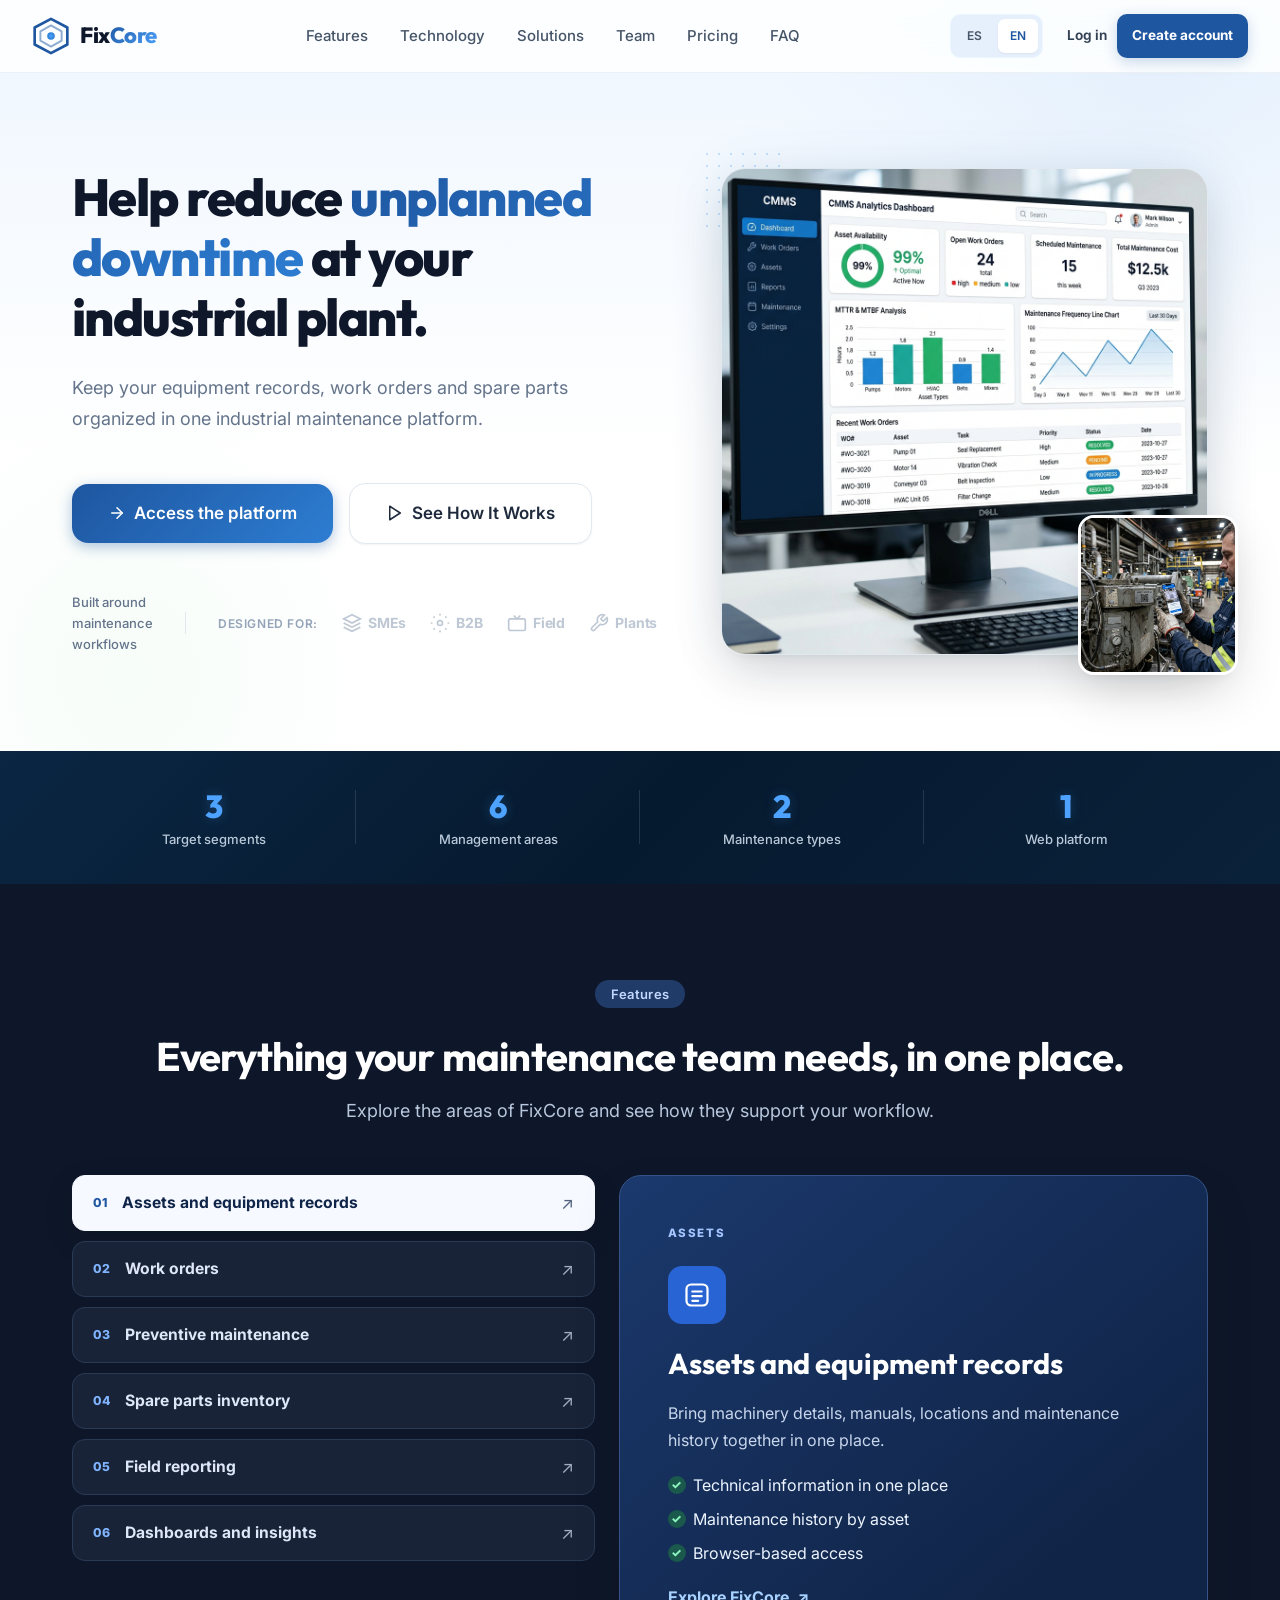
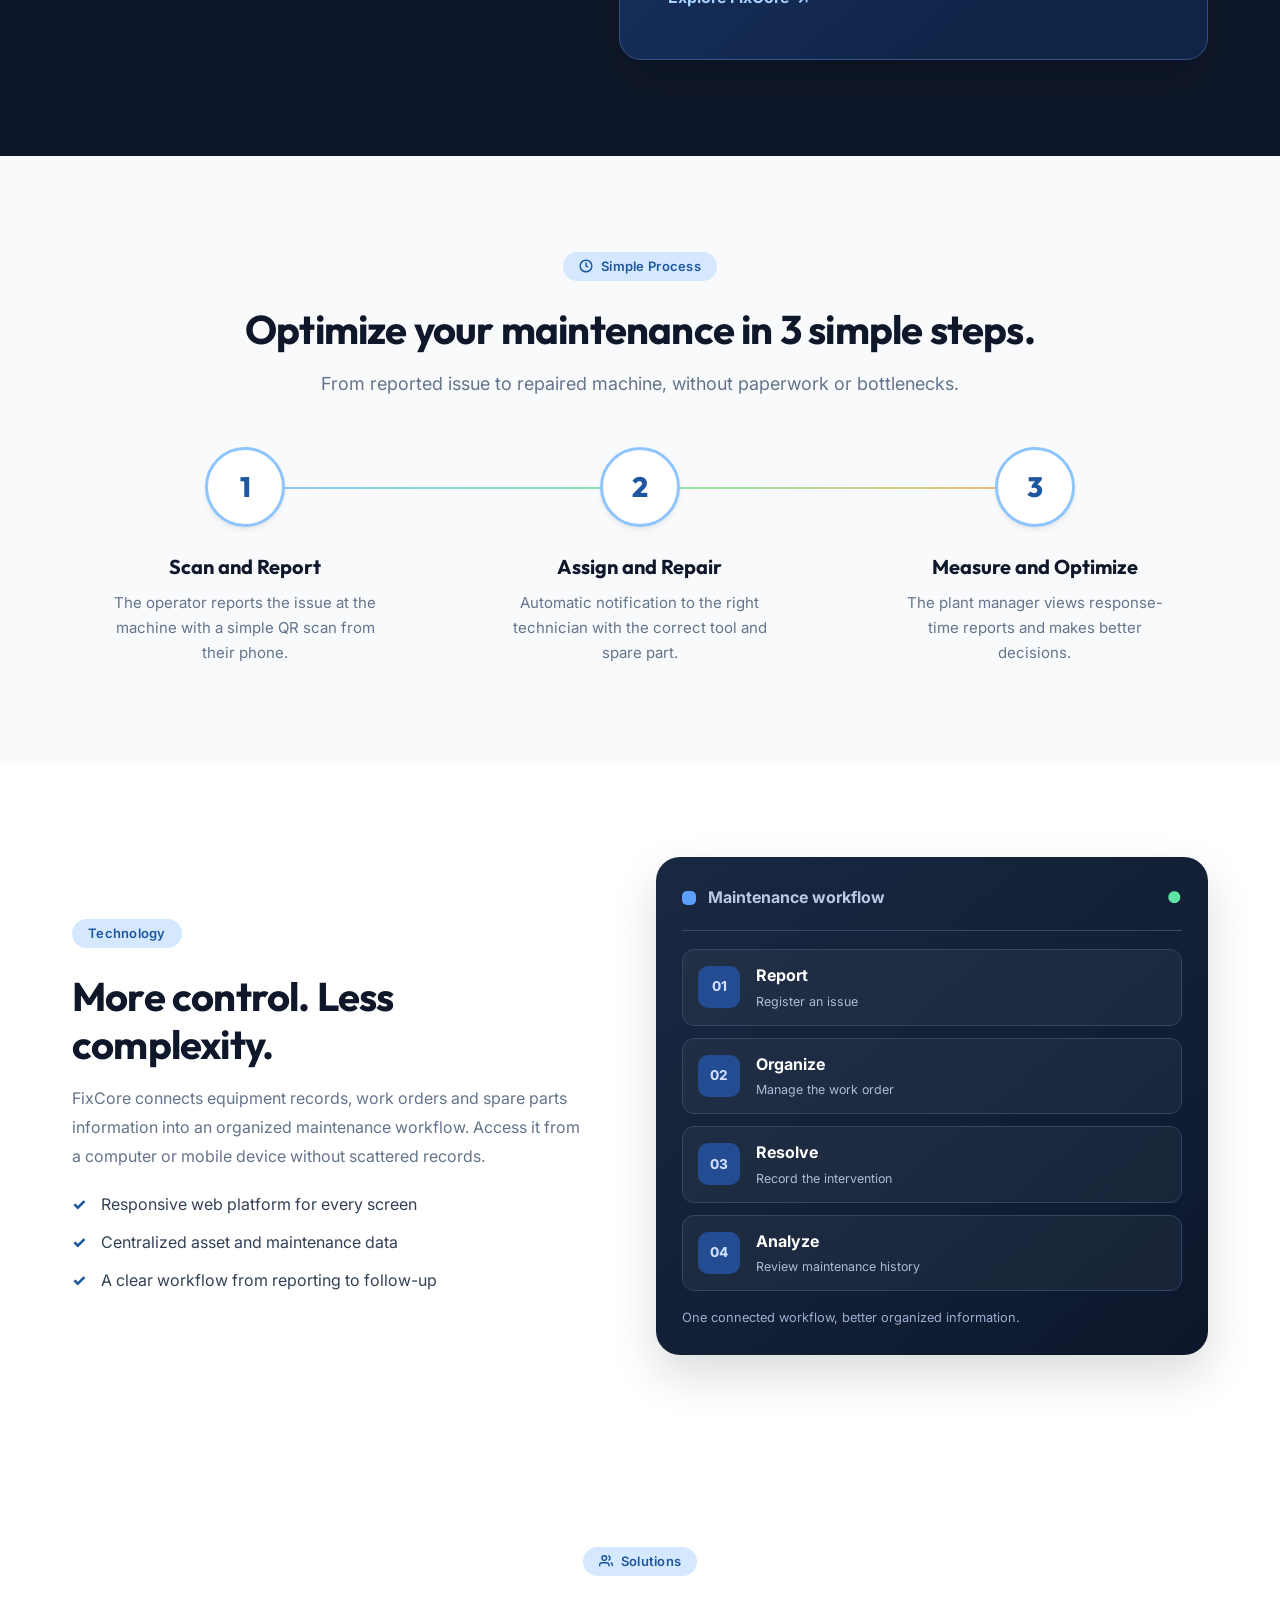
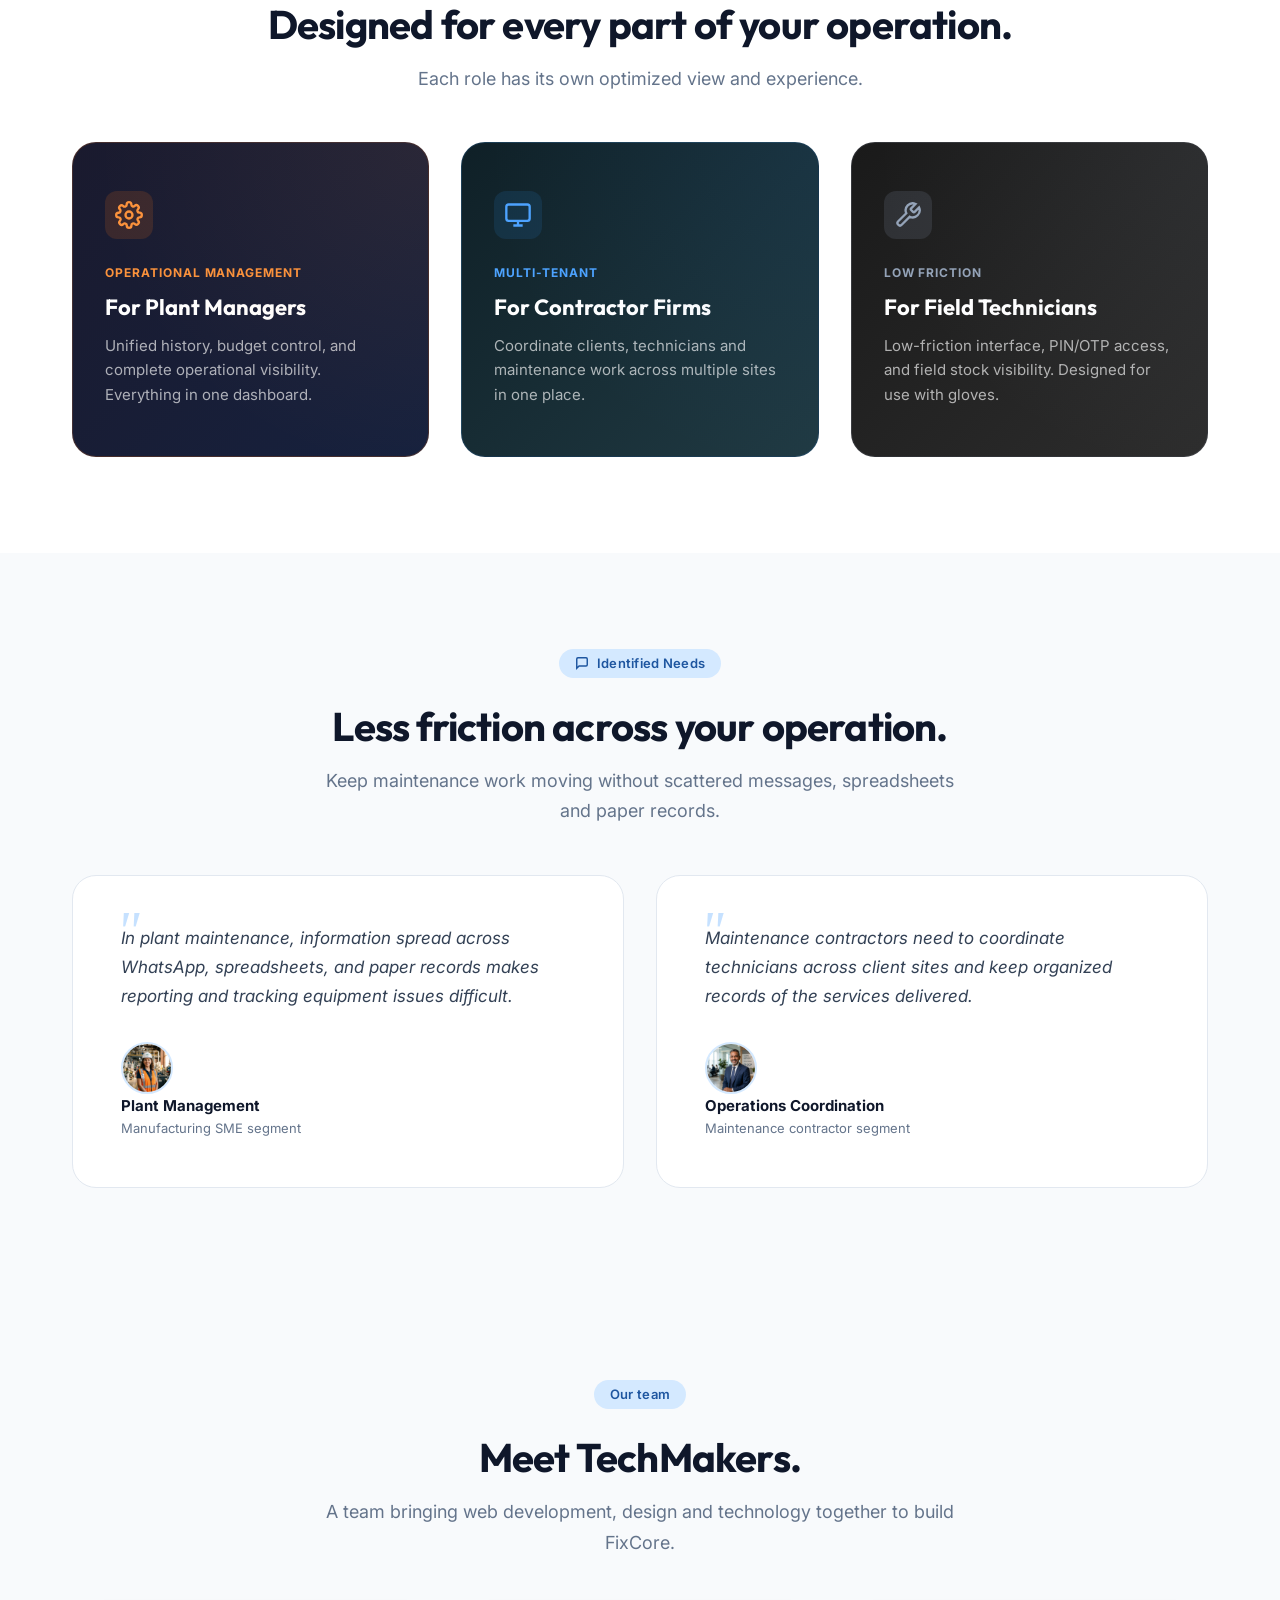
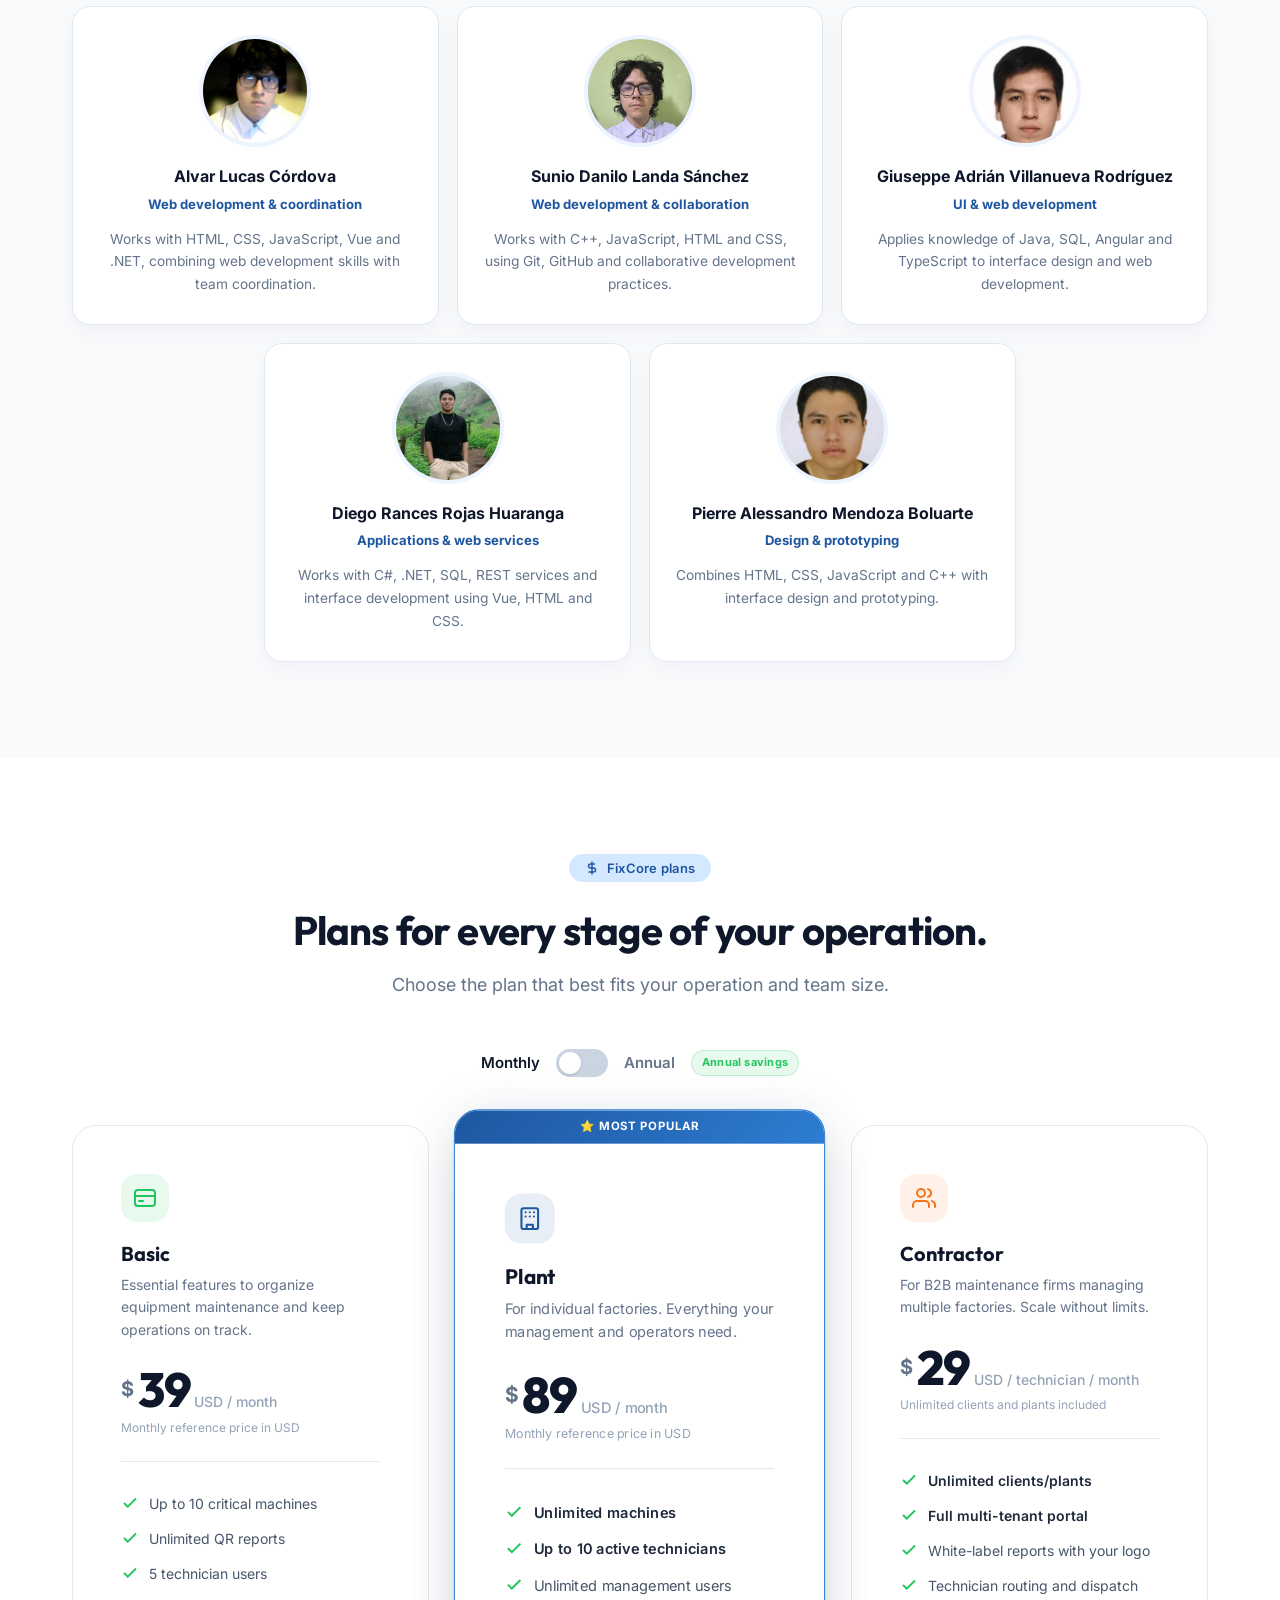
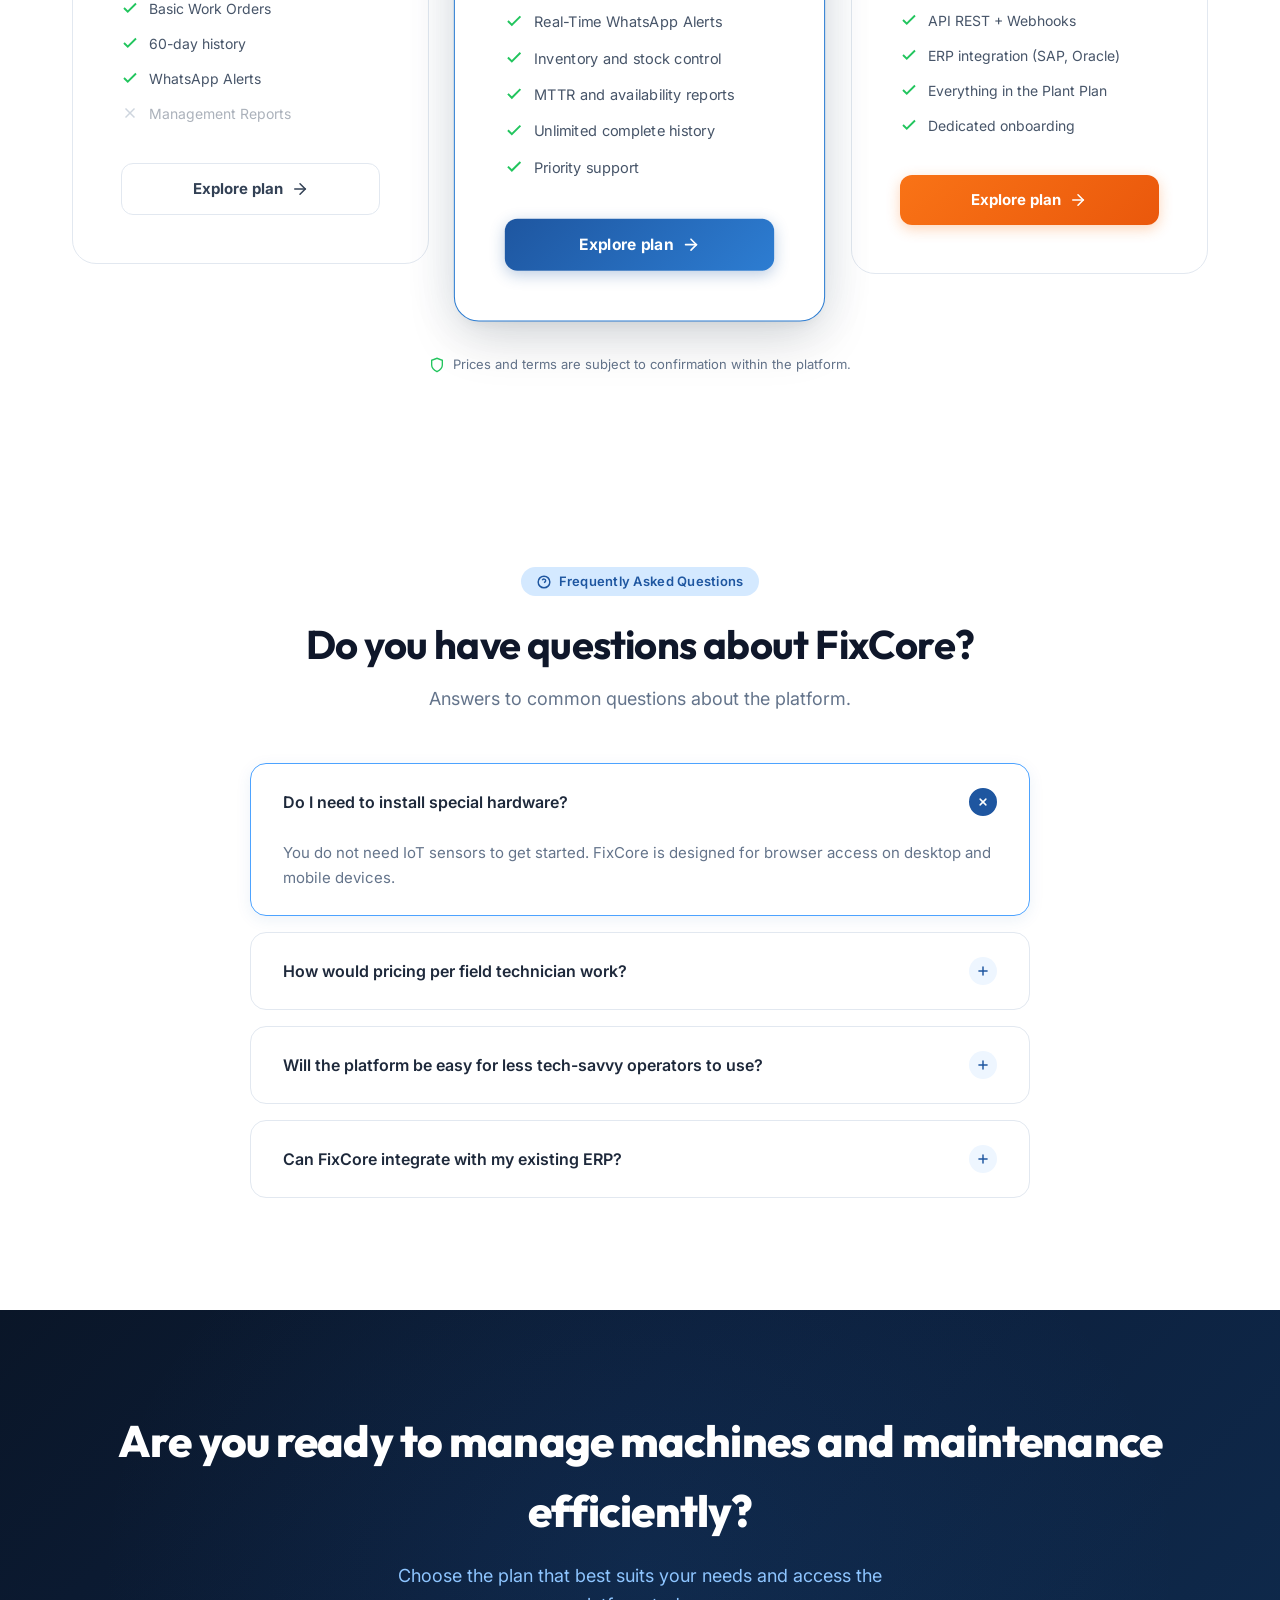
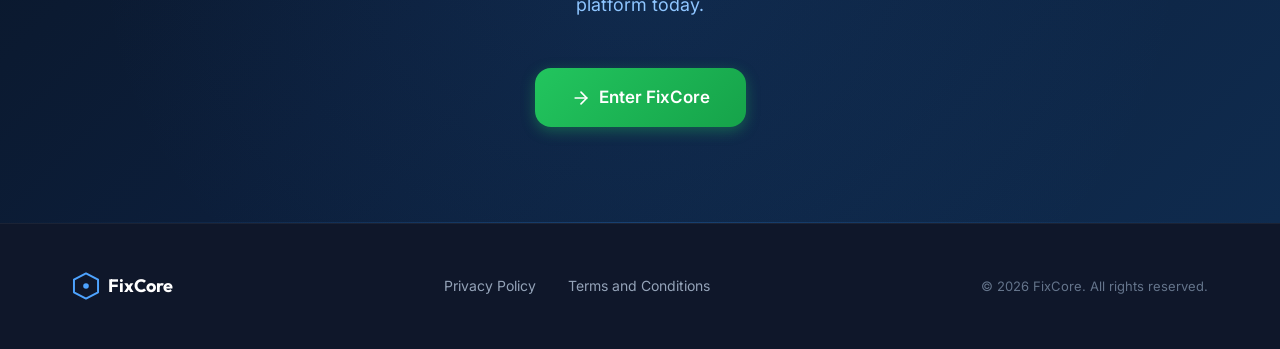
==== commit 1cb02e44: "fix(styles): clean up responsive breakpoints and mobile layout - remove duplicated stats bar rules a" ====
--- a/index.html
+++ b/index.html
@@ -93,7 +93,7 @@
         </p>
 
         <div class="hero__cta">
-          <a href="https://fixcore-frontend-eight.vercel.app/start" class="btn btn--primary btn--lg" id="heroPrimaryBtn">
+          <a href="https://fixcore-frontend-eight.vercel.app/start" target="_blank" rel="noopener noreferrer" class="btn btn--primary btn--lg" id="heroPrimaryBtn">
             <svg width="18" height="18" viewBox="0 0 24 24" fill="none" stroke="currentColor" stroke-width="2" stroke-linecap="round" stroke-linejoin="round"><path d="M5 12h14"/><path d="M12 5l7 7-7 7"/></svg>
             Access the platform
           </a>
@@ -456,7 +456,7 @@
             </li>
           </ul>
 
-          <a href="https://fixcore-frontend-eight.vercel.app/start" class="pricing-card__cta pricing-card__cta--outline" id="ctaBasic">
+          <a href="https://fixcore-frontend-eight.vercel.app/start" target="_blank" rel="noopener noreferrer" class="pricing-card__cta pricing-card__cta--outline" id="ctaBasic">
             Explore plan
             <svg viewBox="0 0 24 24" fill="none" stroke="currentColor" stroke-width="2" stroke-linecap="round"><path d="M5 12h14"/><path d="M12 5l7 7-7 7"/></svg>
           </a>
@@ -519,7 +519,7 @@
             </li>
           </ul>
 
-          <a href="https://fixcore-frontend-eight.vercel.app/start" class="pricing-card__cta pricing-card__cta--primary" id="ctaPlant">
+          <a href="https://fixcore-frontend-eight.vercel.app/start" target="_blank" rel="noopener noreferrer" class="pricing-card__cta pricing-card__cta--primary" id="ctaPlant">
             Explore plan
             <svg viewBox="0 0 24 24" fill="none" stroke="currentColor" stroke-width="2" stroke-linecap="round"><path d="M5 12h14"/><path d="M12 5l7 7-7 7"/></svg>
           </a>
@@ -581,7 +581,7 @@
             </li>
           </ul>
 
-          <a href="https://fixcore-frontend-eight.vercel.app/start" class="pricing-card__cta pricing-card__cta--orange" id="ctaContractor">
+          <a href="https://fixcore-frontend-eight.vercel.app/start" target="_blank" rel="noopener noreferrer" class="pricing-card__cta pricing-card__cta--orange" id="ctaContractor">
             Explore plan
             <svg viewBox="0 0 24 24" fill="none" stroke="currentColor" stroke-width="2" stroke-linecap="round"><path d="M5 12h14"/><path d="M12 5l7 7-7 7"/></svg>
           </a>
--- a/public/assets/styles/style.css
+++ b/public/assets/styles/style.css
@@ -517,7 +517,6 @@
 .hero__stars-text {
   font-size: 0.8125rem;
   color: var(--gray-500);
-  margin-left: var(--space-sm);
   font-weight: 500;
 }
 
@@ -612,36 +611,8 @@
 
 
 .stats-bar {
-  background: var(--blue-900);
-  padding: var(--space-2xl) 0;
-  position: relative;
-  overflow: hidden;
-}
-
-.stats-bar::before {
-  content: '';
-  position: absolute;
-  inset: 0;
-  background: linear-gradient(135deg, rgba(45,125,210,0.08) 0%, transparent 50%, rgba(34,197,94,0.05) 100%);
-}
-
-.stats-bar__inner {
-  display: grid;
-  grid-template-columns: repeat(4, 1fr);
-  gap: var(--space-xl);
-  position: relative;
-  z-index: 1;
-}
-
-.stats-bar__item {
-  text-align: center;
-  padding: var(--space-md);
-  position: relative;
-}
-
-.stats-bar {
   background: #061a2f;
-  padding: 1.5rem 0;
+  padding: 1.75rem 0;
   position: relative;
   overflow: hidden;
 }
@@ -687,7 +658,7 @@
 .stats-bar__number {
   color: #4da3ff;
   font-family: var(--font-display);
-  font-size: 1.35rem;
+  font-size: clamp(1.5rem, 3vw, 2rem);
   font-weight: 800;
   line-height: 1.2;
   letter-spacing: -0.02em;
@@ -698,39 +669,9 @@
 .stats-bar__label {
   margin-top: 0.35rem;
   color: #b9c9d9;
-  font-size: 0.65rem;
+  font-size: 0.8125rem;
   font-weight: 500;
   line-height: 1.3;
-}
-
-/* Responsive */
-@media (max-width: 768px) {
-  .stats-bar__inner {
-    grid-template-columns: repeat(2, 1fr);
-    gap: 1rem;
-  }
-
-  .stats-bar__item:nth-child(2)::after {
-    display: none;
-  }
-
-  .stats-bar__item:nth-child(1)::after {
-    display: block;
-  }
-
-  .stats-bar__item:nth-child(3)::after {
-    display: none;
-  }
-}
-
-@media (max-width: 480px) {
-  .stats-bar__number {
-    font-size: 1.15rem;
-  }
-
-  .stats-bar__label {
-    font-size: 0.6rem;
-  }
 }
 
 .features {
@@ -1447,6 +1388,10 @@
   }
   .pricing-card--featured {
     order: -1;
+    transform: none;
+  }
+  .pricing-card--featured:hover {
+    transform: translateY(-4px);
   }
 }
 
@@ -1700,6 +1645,12 @@
   color: #000000;
 }
 
+.lang-toggle__btn.active {
+  background: var(--white);
+  color: var(--blue-500);
+  box-shadow: var(--shadow-sm);
+}
+
 
 /* ===== RESPONSIVE ===== */
 @media (max-width: 1024px) {
@@ -1723,22 +1674,16 @@
 
   .solutions__grid .solution-card:last-child {
     grid-column: span 2;
-    max-width: 50%;
+    width: 100%;
+    max-width: calc(50% - var(--space-xl) / 2);
     margin: 0 auto;
   }
 
-  .how-it-works__steps::before {
-    display: none;
-  }
-}
-
-@media (max-width: 1024px) {
   :root {
-    --space-4xl: 3.5rem;
-  }
-
-  .header__nav
-  {
+    --space-4xl: 4.5rem;
+  }
+
+  .header__nav {
     display: none;
   }
 
@@ -1759,11 +1704,27 @@
     border-bottom: 1px solid var(--gray-200);
     box-shadow: var(--shadow-lg);
     gap: var(--space-md);
+    max-height: calc(100vh - 72px);
+    overflow-y: auto;
+  }
+
+  .hero__content {
+    text-align: center;
+  }
+
+  .hero__subtitle {
+    margin-left: auto;
+    margin-right: auto;
+  }
+
+  .hero__cta,
+  .hero__social-proof,
+  .hero__logos {
+    justify-content: center;
   }
 
   .hero__social-proof {
     flex-direction: column;
-    align-items: flex-start;
     gap: var(--space-md);
   }
 
@@ -1774,14 +1735,19 @@
     gap: var(--space-md);
   }
 
-  .hero__cta {
-    flex-direction: column;
-    align-items: flex-start;
+  .hero__visual-phone {
+    right: -16px;
+  }
+}
+
+@media (max-width: 768px) {
+  :root {
+    --space-4xl: 3.5rem;
   }
 
   .stats-bar__inner {
     grid-template-columns: repeat(2, 1fr);
-    gap: var(--space-lg);
+    row-gap: var(--space-lg);
   }
 
   .stats-bar__item:nth-child(2)::after {
@@ -1794,7 +1760,11 @@
 
   .how-it-works__steps {
     grid-template-columns: 1fr;
-    gap: var(--space-2xl);
+    gap: var(--space-xl);
+  }
+
+  .how-it-works__steps::before {
+    display: none;
   }
 
   .solutions__grid {
@@ -1806,8 +1776,41 @@
     max-width: 100%;
   }
 
+  .solution-card {
+    min-height: 0;
+  }
+
   .testimonials__grid {
     grid-template-columns: 1fr;
+  }
+
+  .testimonial-card {
+    padding: var(--space-xl);
+  }
+
+  .pricing__toggle {
+    flex-wrap: wrap;
+    row-gap: var(--space-sm);
+  }
+
+  .pricing-card {
+    padding: var(--space-xl);
+  }
+
+  .faq-item__header {
+    padding: var(--space-md) var(--space-lg);
+  }
+
+  .faq-item__question {
+    font-size: 0.9375rem;
+  }
+
+  .faq-item__answer {
+    padding: 0 var(--space-lg) var(--space-md);
+  }
+
+  .faq-item.active .faq-item__body {
+    max-height: 500px;
   }
 
   .footer__inner {
@@ -1818,6 +1821,29 @@
   .footer__links {
     flex-wrap: wrap;
     justify-content: center;
+    gap: var(--space-md) var(--space-xl);
+  }
+}
+
+@media (max-width: 580px) {
+  .hero__cta {
+    flex-direction: column;
+    align-items: stretch;
+  }
+
+  .hero__cta .btn {
+    width: 100%;
+    white-space: normal;
+  }
+
+  .hero__visual-phone {
+    width: 120px;
+    right: -8px;
+    bottom: -12px;
+  }
+
+  .bottom-cta .btn {
+    width: 100%;
   }
 }
 
@@ -1830,26 +1856,34 @@
     gap: var(--space-sm);
   }
 
+  .header__logo-text {
+    font-size: 1.2rem;
+  }
+
   :root {
-    --space-4xl: 2.5rem;
+    --space-4xl: 3rem;
   }
 
   .container {
     padding: 0 var(--space-md);
   }
 
+  .hero {
+    padding-top: calc(72px + var(--space-2xl));
+  }
+
   .hero__title {
-    font-size: 1.75rem;
-  }
-
-  .stats-bar__inner {
-    grid-template-columns: 1fr 1fr;
-  }
-
-  .hero__visual-phone {
-    width: 120px;
-    right: -10px;
-    bottom: -10px;
+    font-size: 1.85rem;
+  }
+
+  .hero__subtitle,
+  .section-subtitle,
+  .bottom-cta__subtitle {
+    font-size: 1rem;
+  }
+
+  .stats-bar__label {
+    font-size: 0.75rem;
   }
 }
 
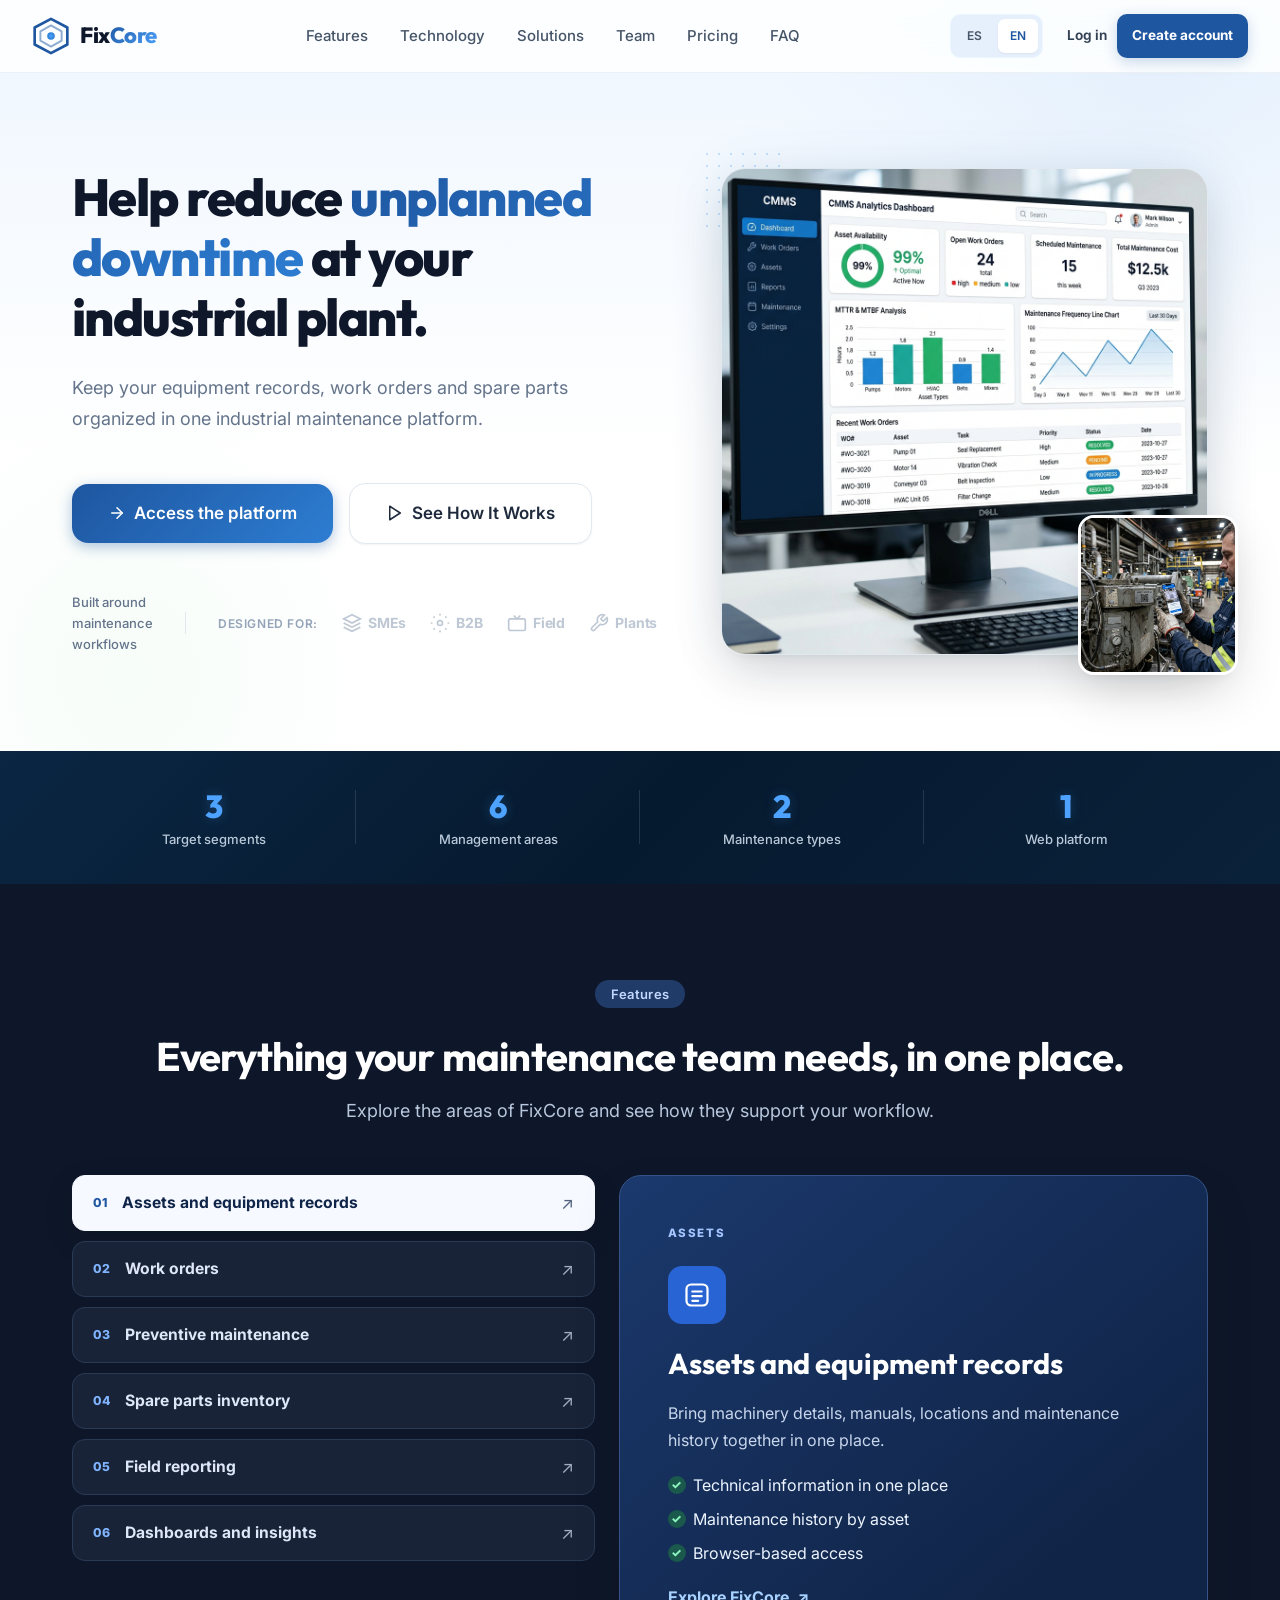
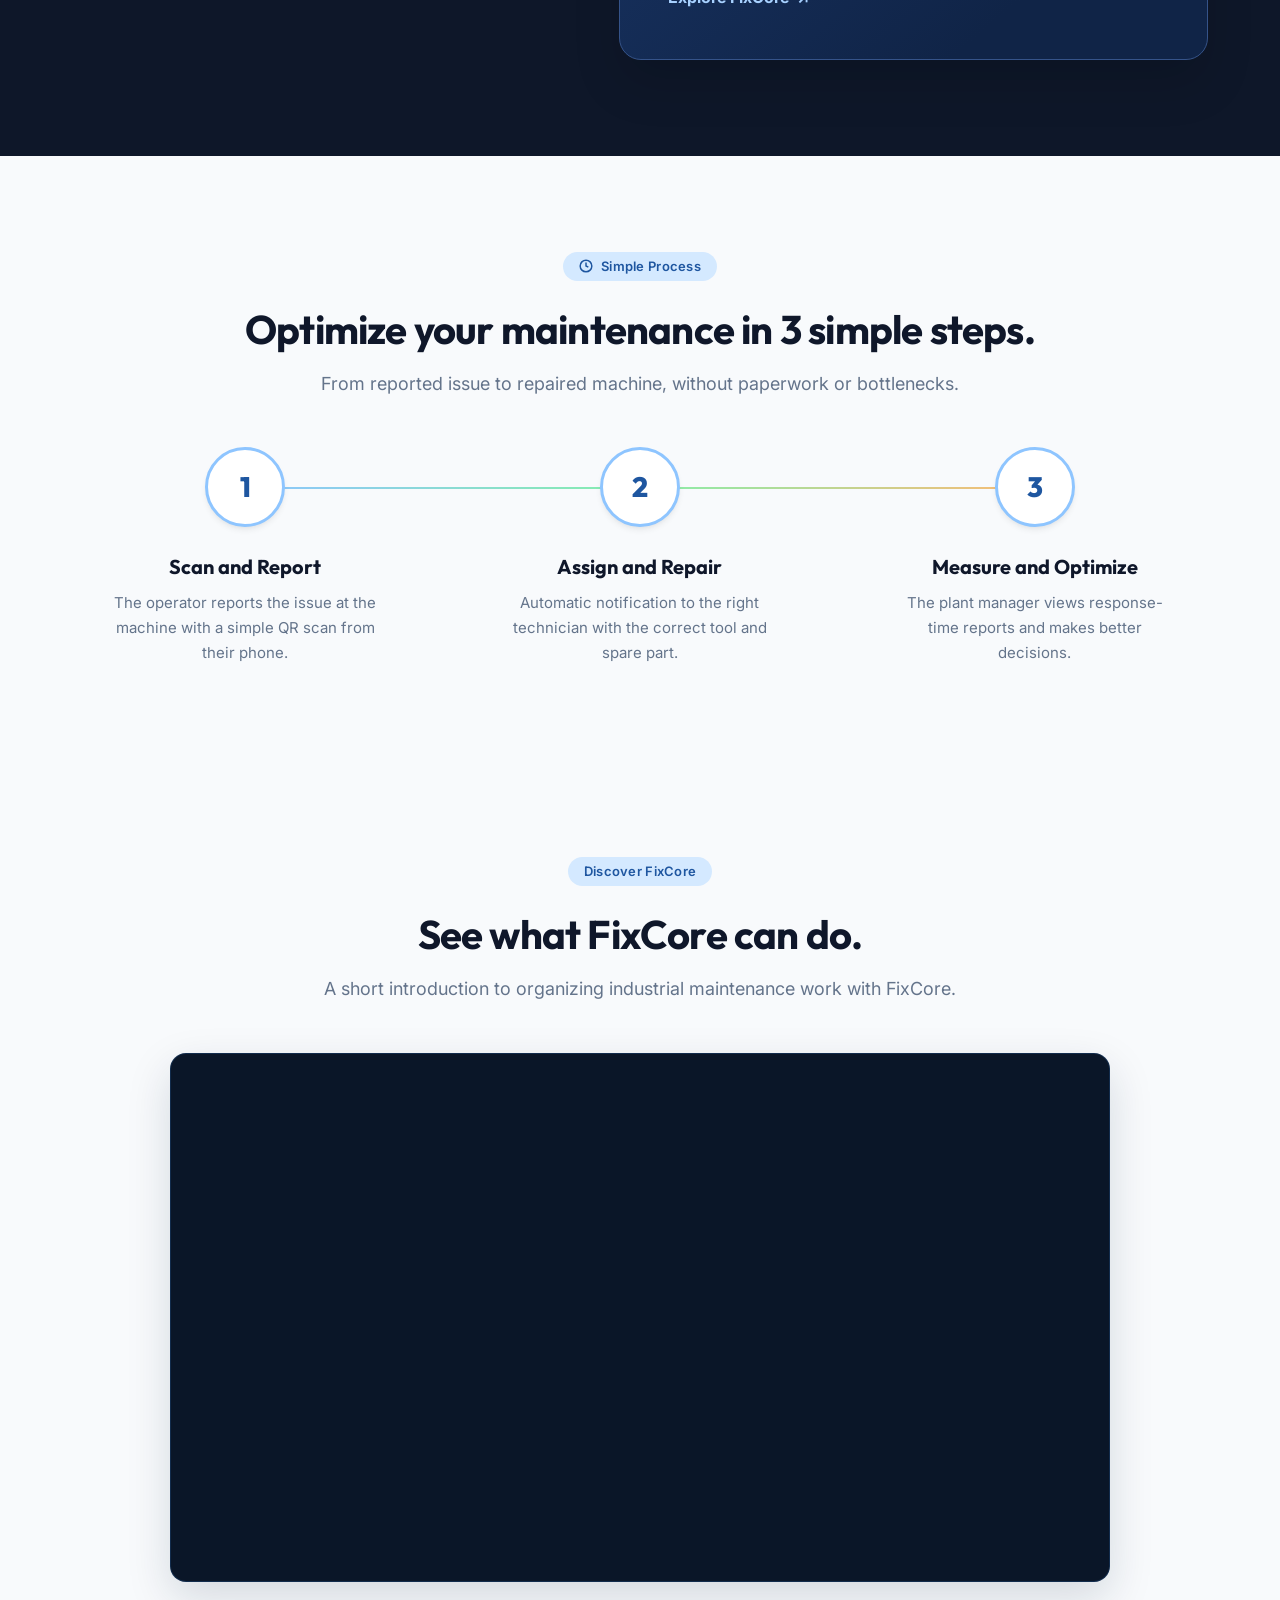
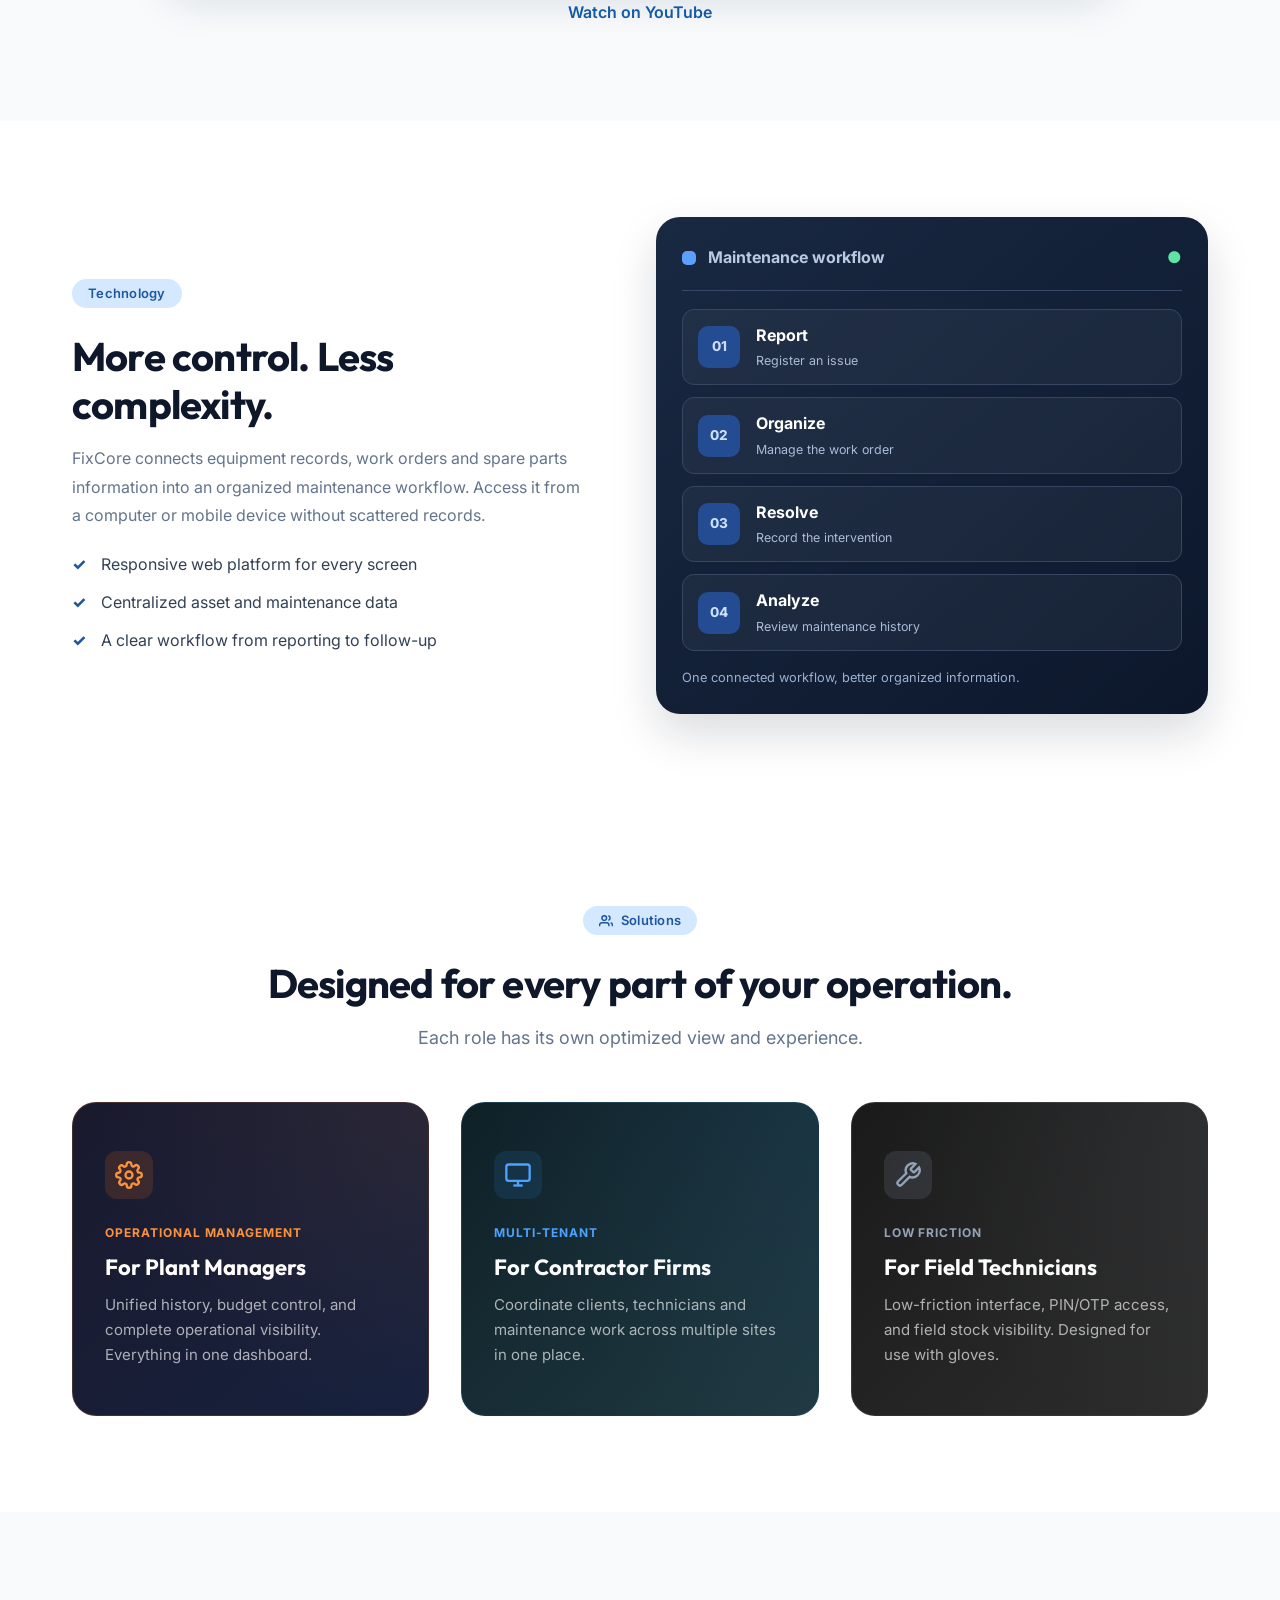
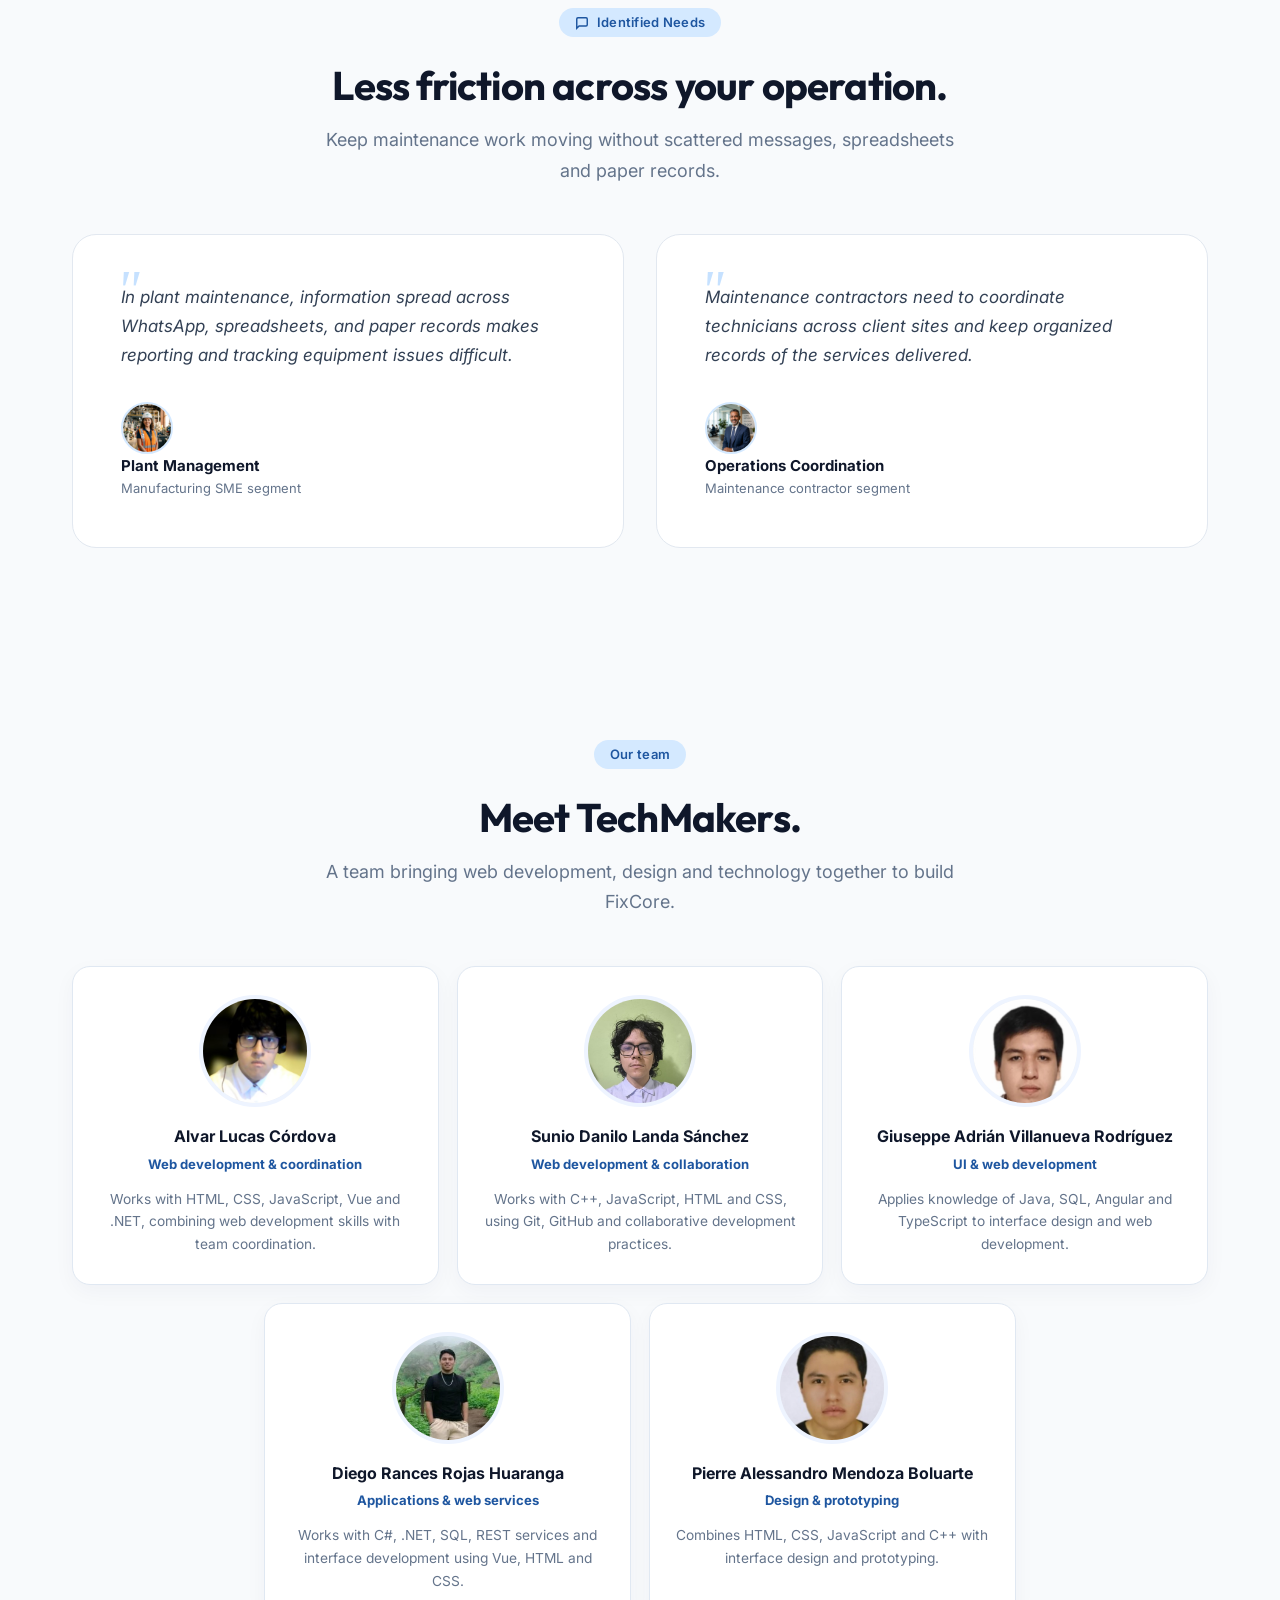
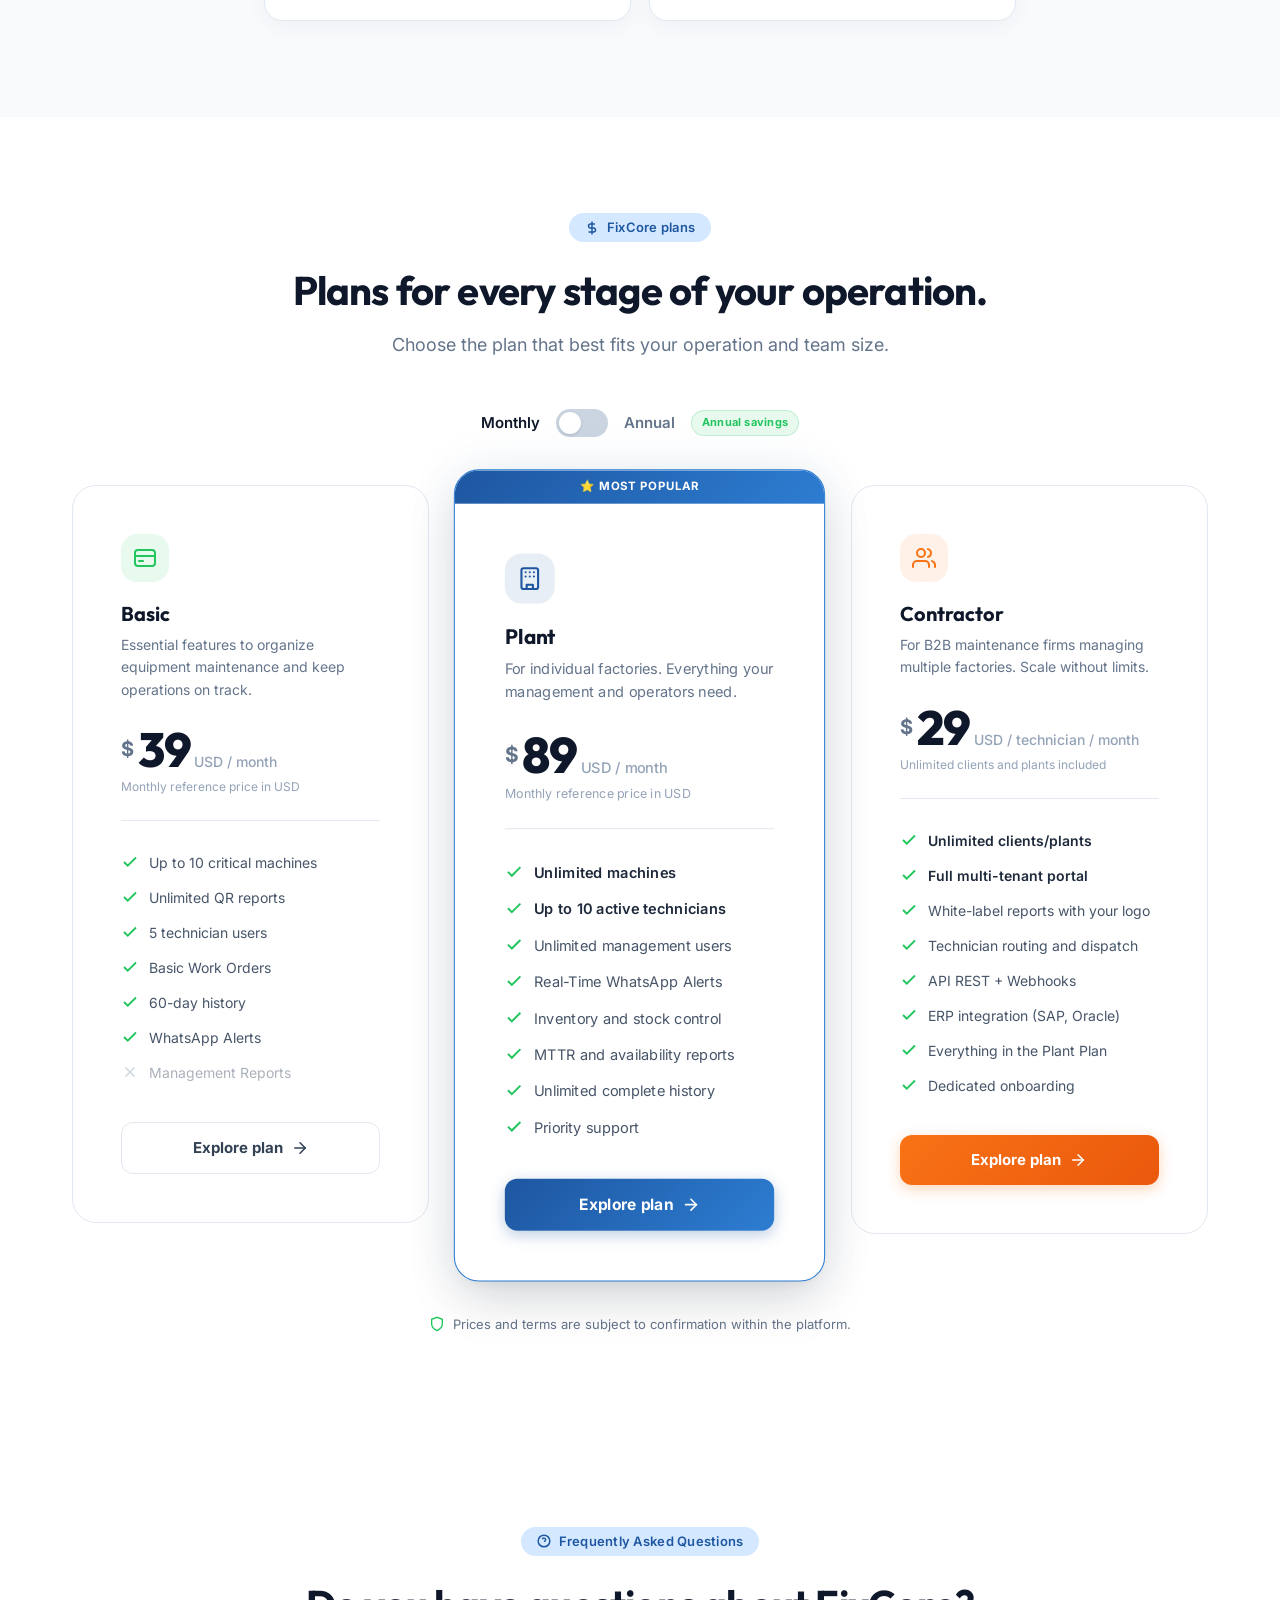
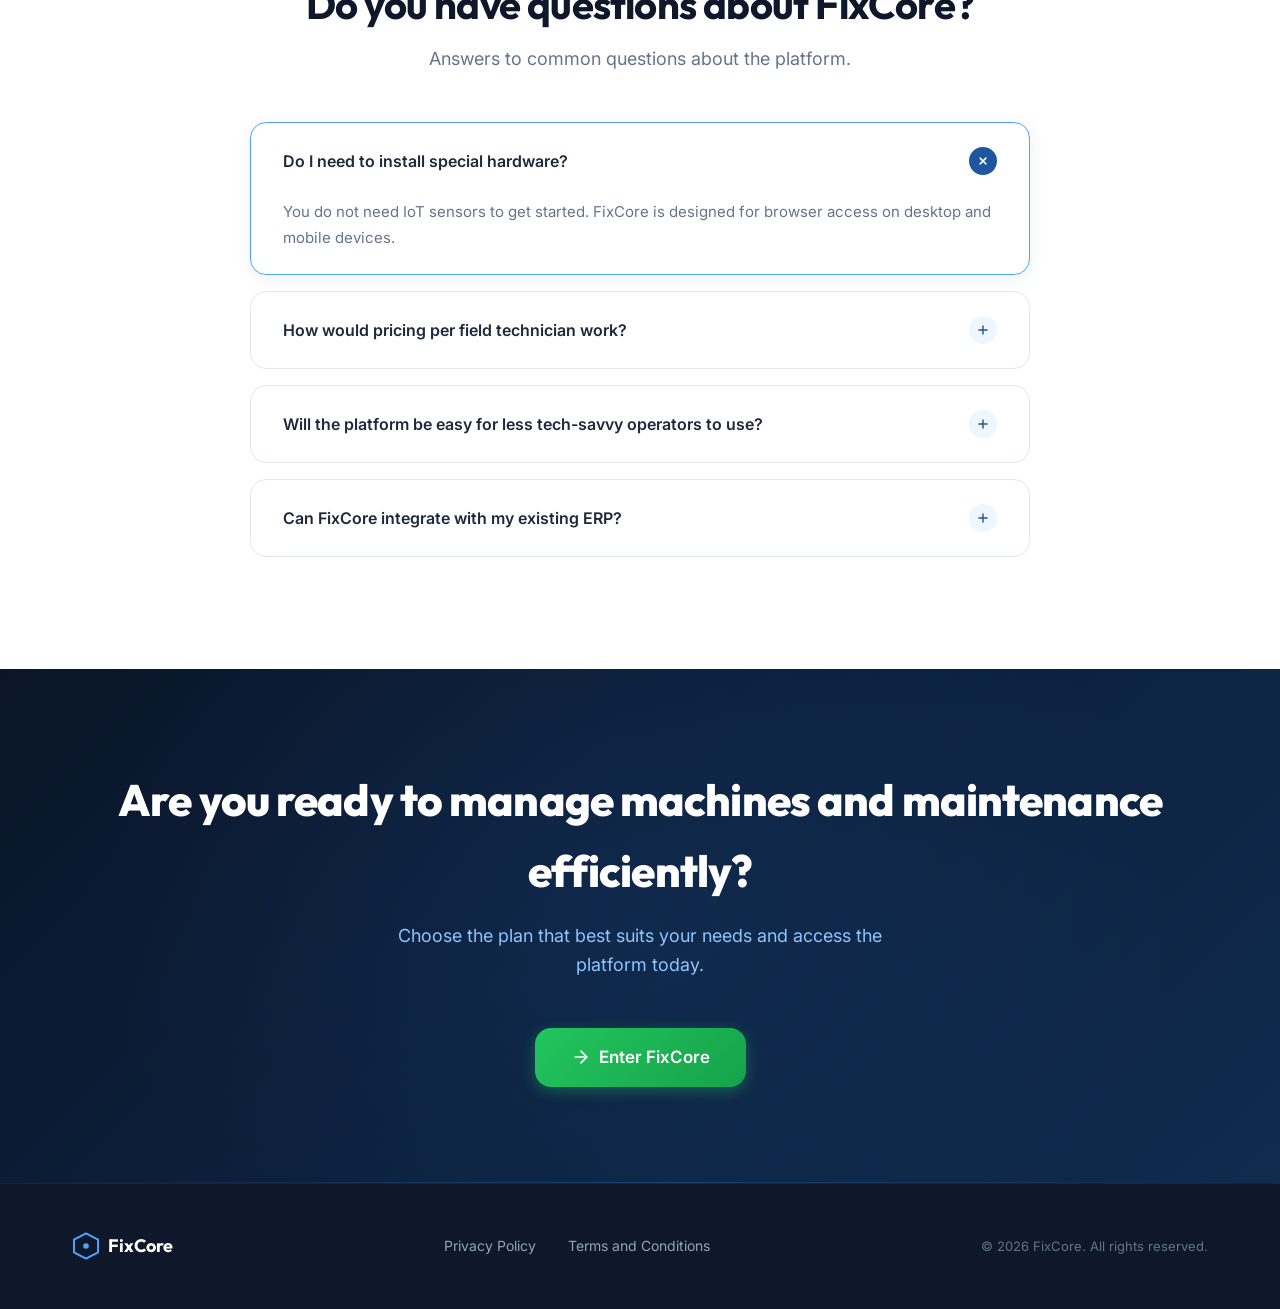
==== commit 7cc2a4b4: "feat(landing): incluir video About-the-Product de FixCore" ====
--- a/index.html
+++ b/index.html
@@ -234,6 +234,19 @@
     </div>
   </section>
 
+  <section class="section section--light fixcore-product-video" id="product-video" aria-labelledby="product-video-heading">
+    <div class="container">
+      <div class="text-center">
+        <span class="section-badge">Discover FixCore</span>
+        <h2 class="section-title" id="product-video-heading">See what FixCore can do.</h2>
+        <p class="section-subtitle">A short introduction to organizing industrial maintenance work with FixCore.</p>
+      </div>
+      <div class="fixcore-product-video__frame">
+        <iframe src="https://www.youtube-nocookie.com/embed/5l8ZtW_ztyQ" title="FixCore product introduction video" loading="lazy" referrerpolicy="strict-origin-when-cross-origin" allow="accelerometer; autoplay; clipboard-write; encrypted-media; gyroscope; picture-in-picture; web-share" allowfullscreen></iframe>
+      </div>
+      <p class="fixcore-product-video__link"><a href="https://www.youtube.com/watch?v=5l8ZtW_ztyQ" target="_blank" rel="noopener noreferrer">Watch on YouTube</a></p>
+    </div>
+  </section>
   <section class="section technology" id="technology">
     <div class="container technology__layout">
       <div class="technology__copy">
--- a/public/assets/styles/style.css
+++ b/public/assets/styles/style.css
@@ -1966,3 +1966,27 @@
   .tech-flow { padding: 16px; }
   .tech-flow__step { padding: 12px; }
 }
+/* Seccion de video del producto: mantiene el estilo de FixCore */
+.fixcore-product-video__frame {
+  position: relative;
+  width: 100%;
+  max-width: 940px;
+  aspect-ratio: 16 / 9;
+  margin: 28px auto 18px;
+  overflow: hidden;
+  border: 1px solid rgba(45, 125, 210, .22);
+  border-radius: 16px;
+  background: #0a1628;
+  box-shadow: 0 16px 44px rgba(15, 31, 61, .15);
+}
+.fixcore-product-video__frame iframe {
+  display: block;
+  width: 100%;
+  height: 100%;
+  border: 0;
+}
+.fixcore-product-video__link { text-align: center; }
+.fixcore-product-video__link a { color: #155caa; font-weight: 600; }
+@media (max-width: 640px) {
+  .fixcore-product-video__frame { margin: 18px auto 14px; border-radius: 10px; }
+}
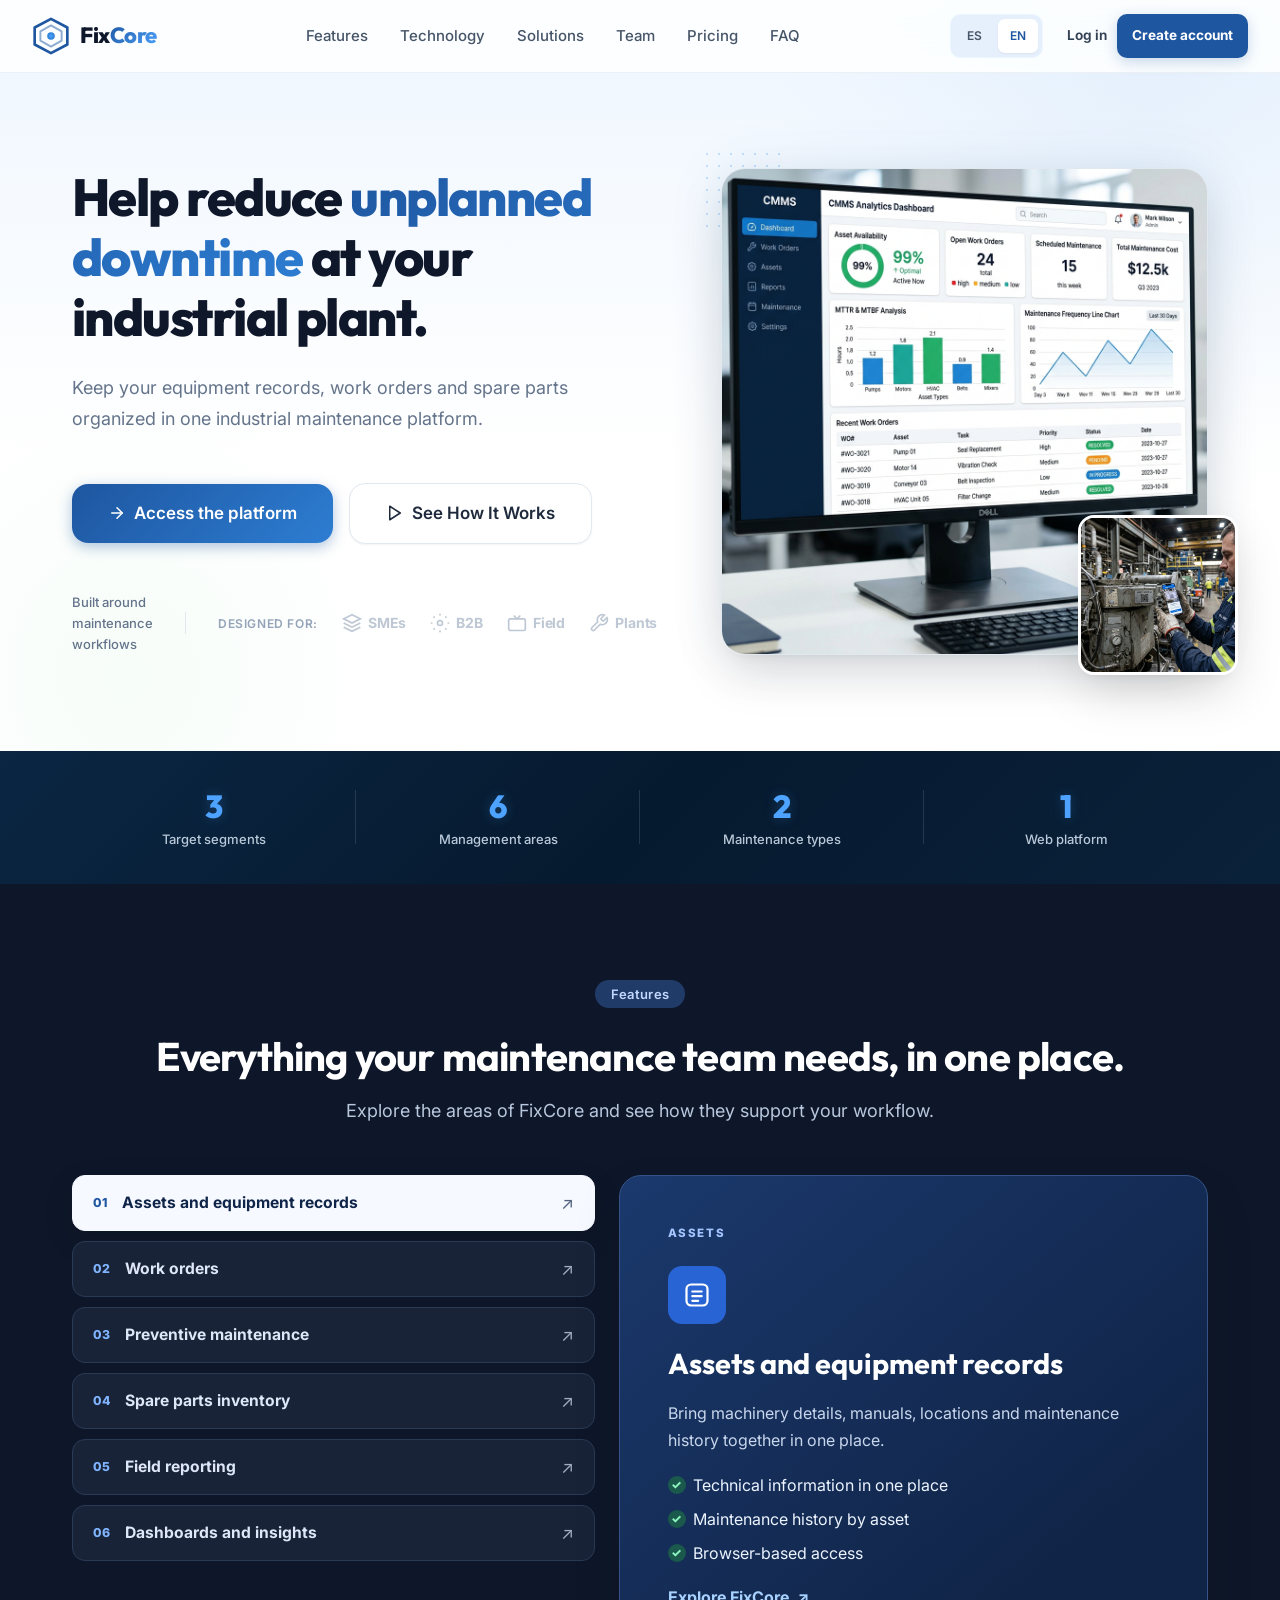
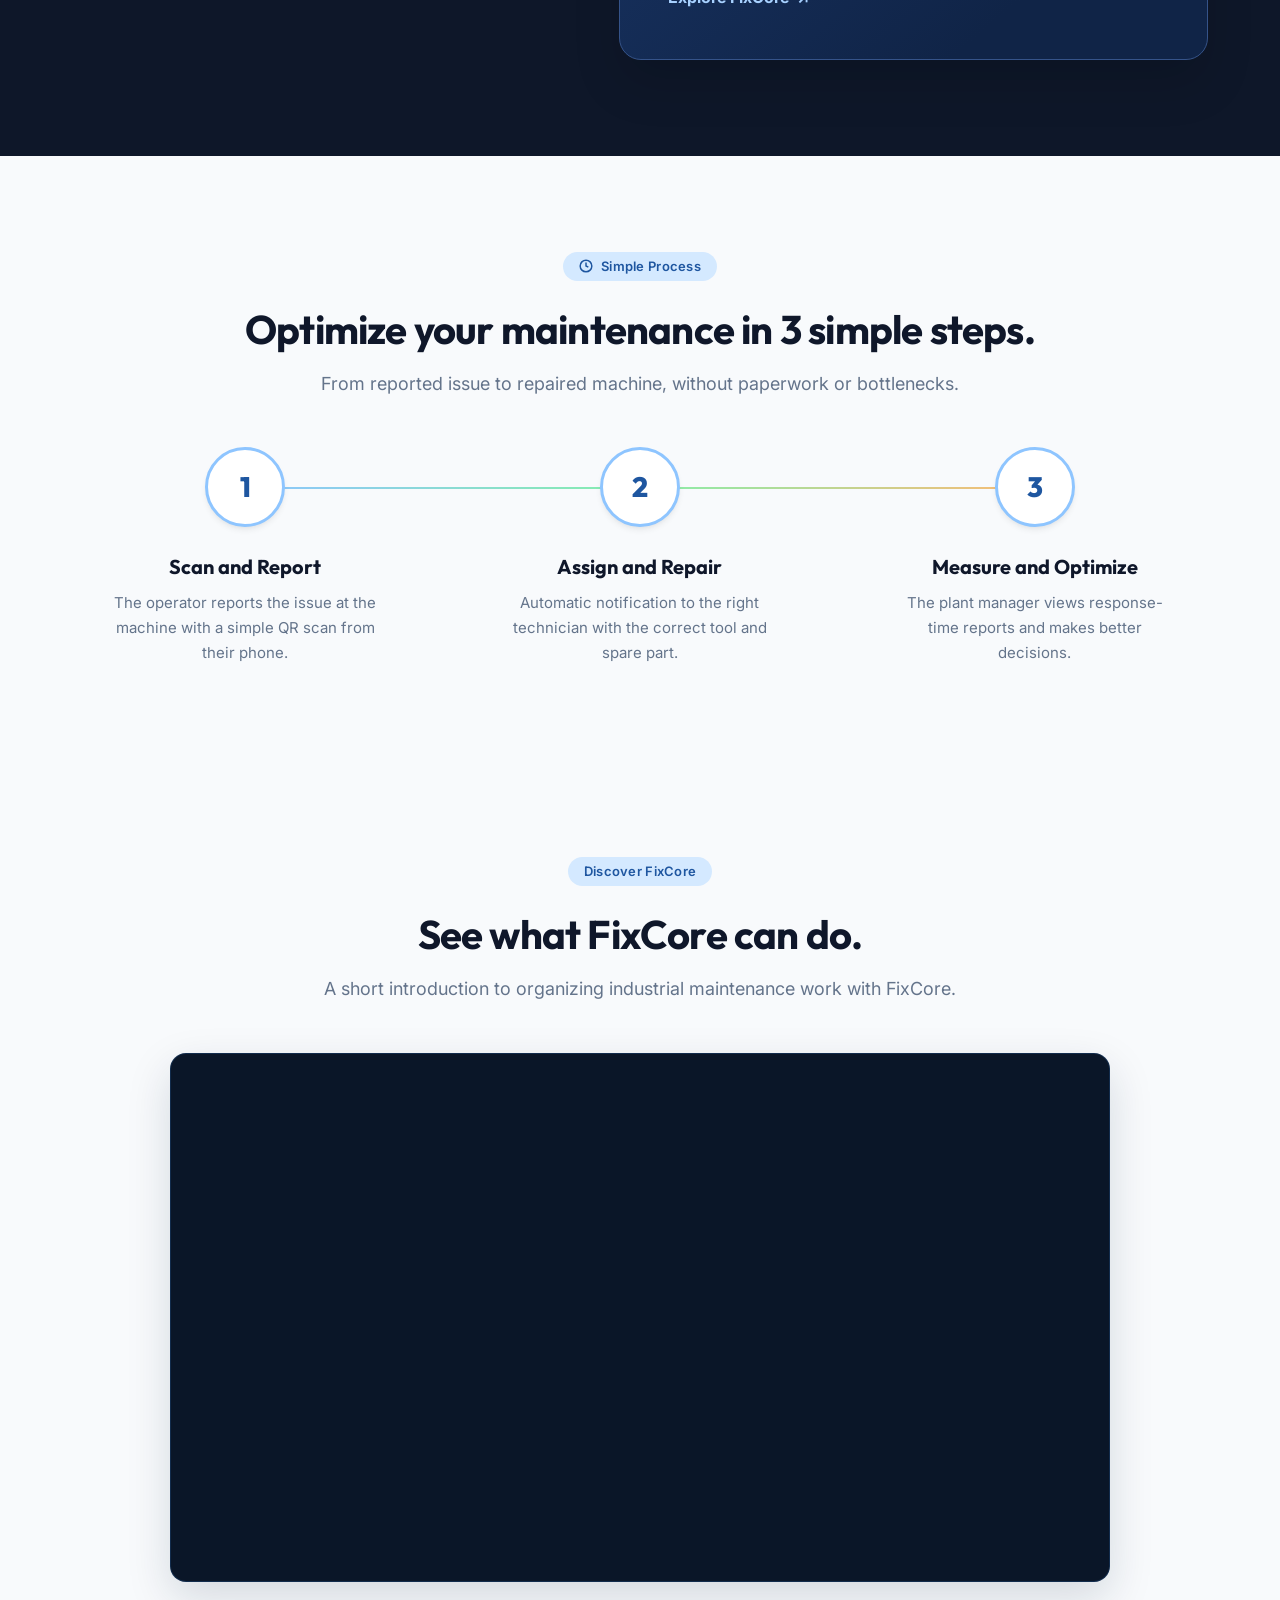
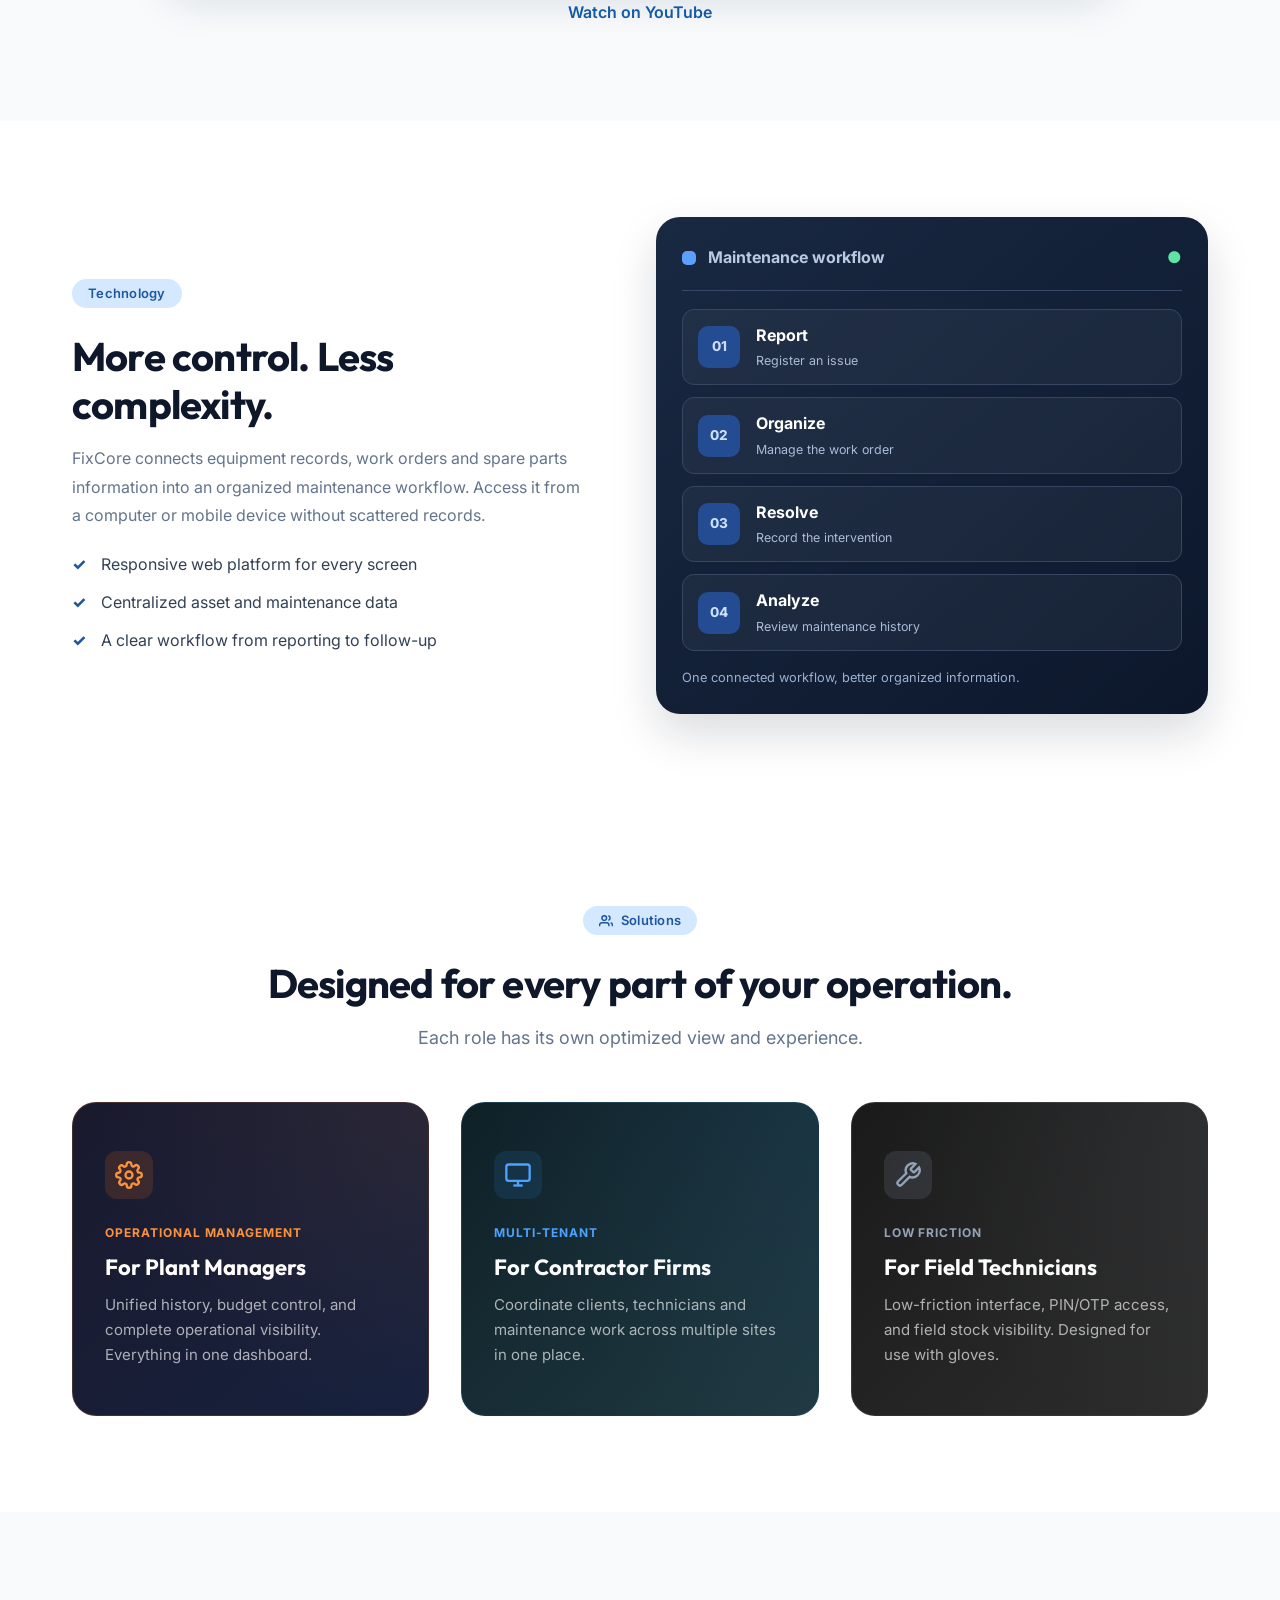
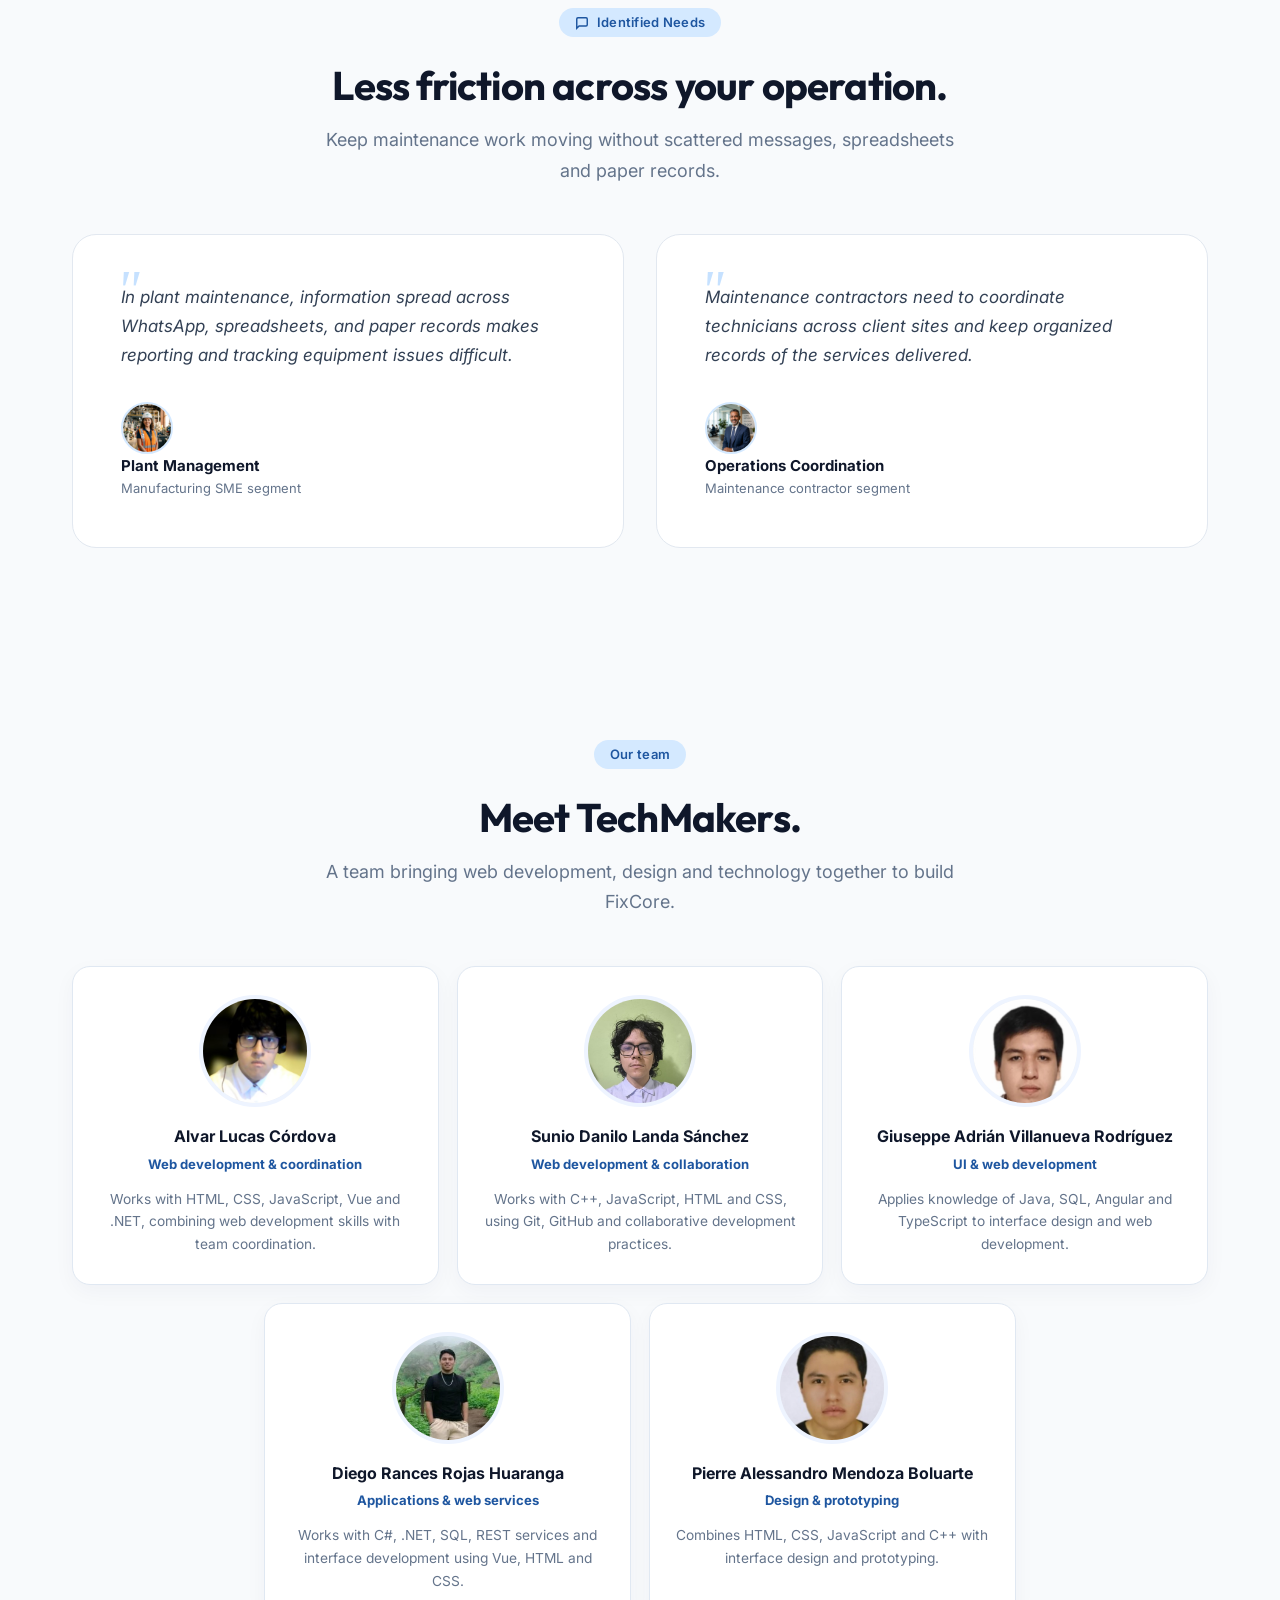
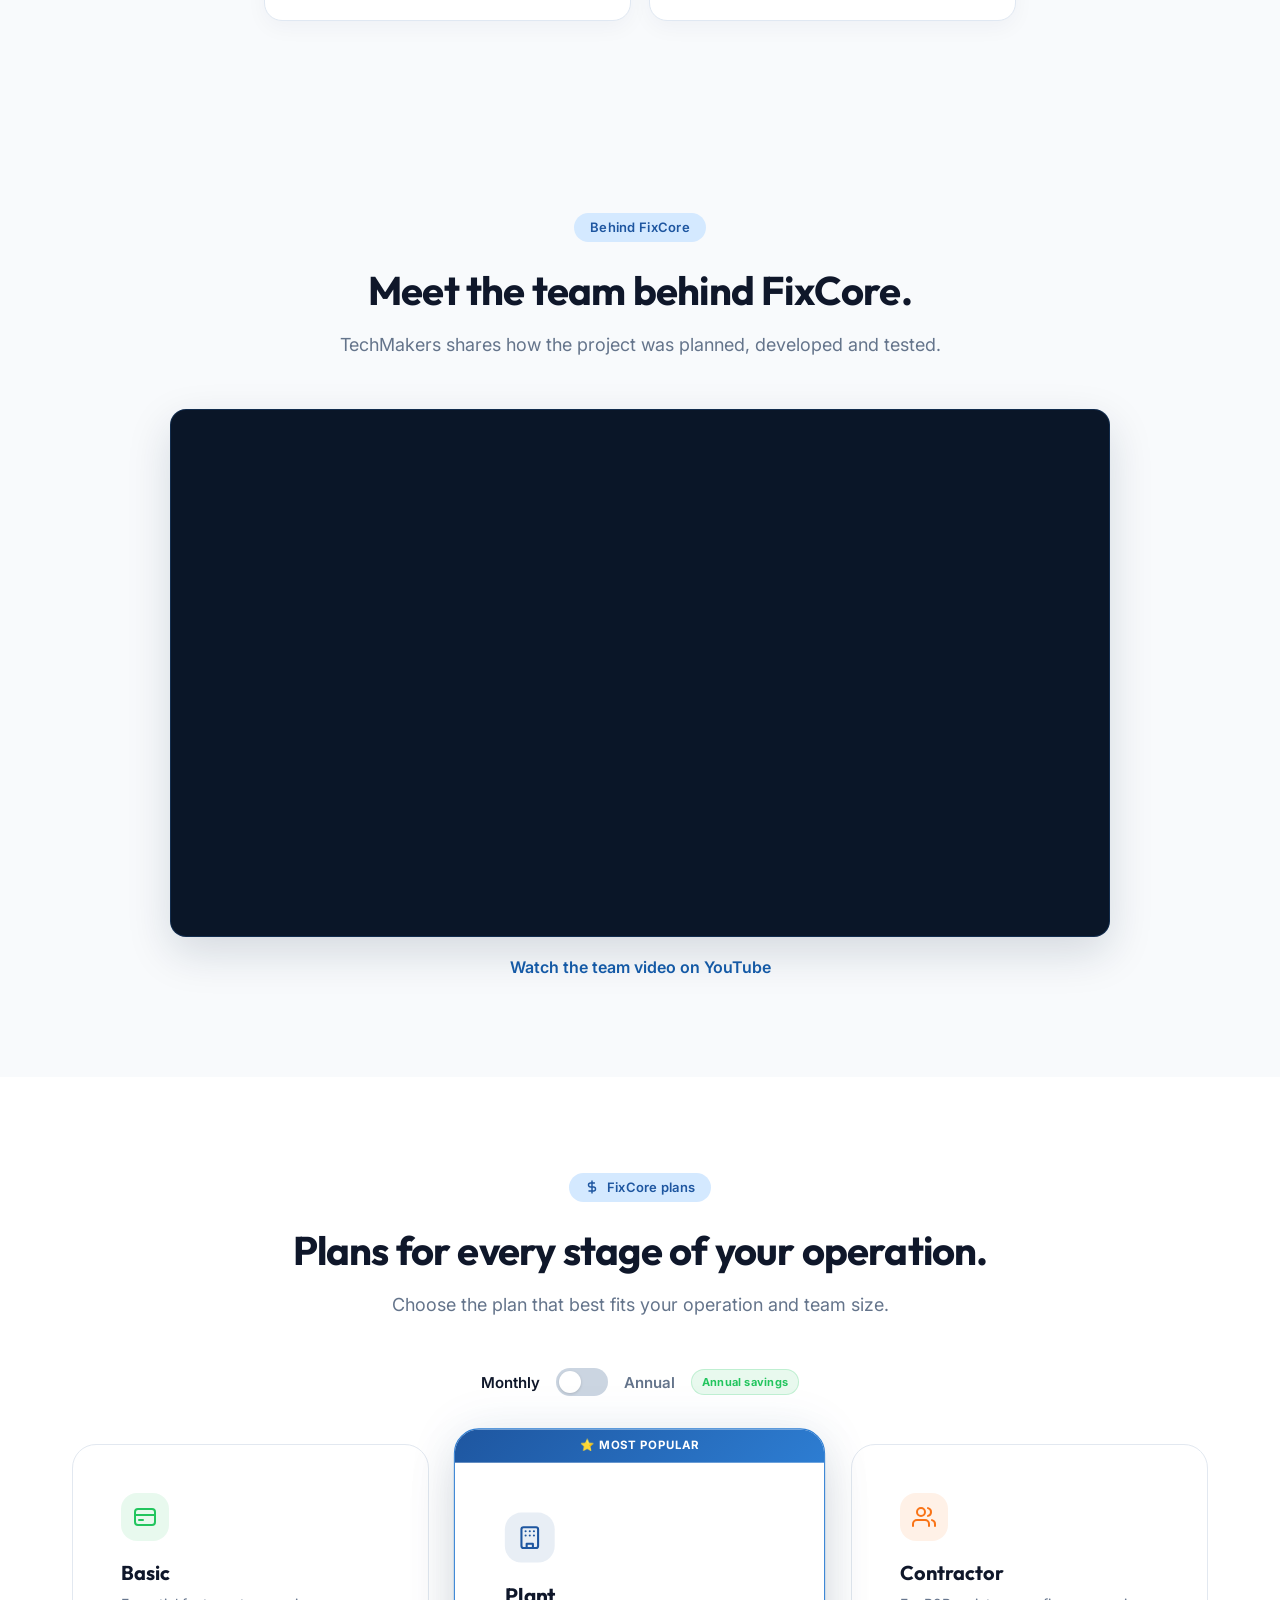
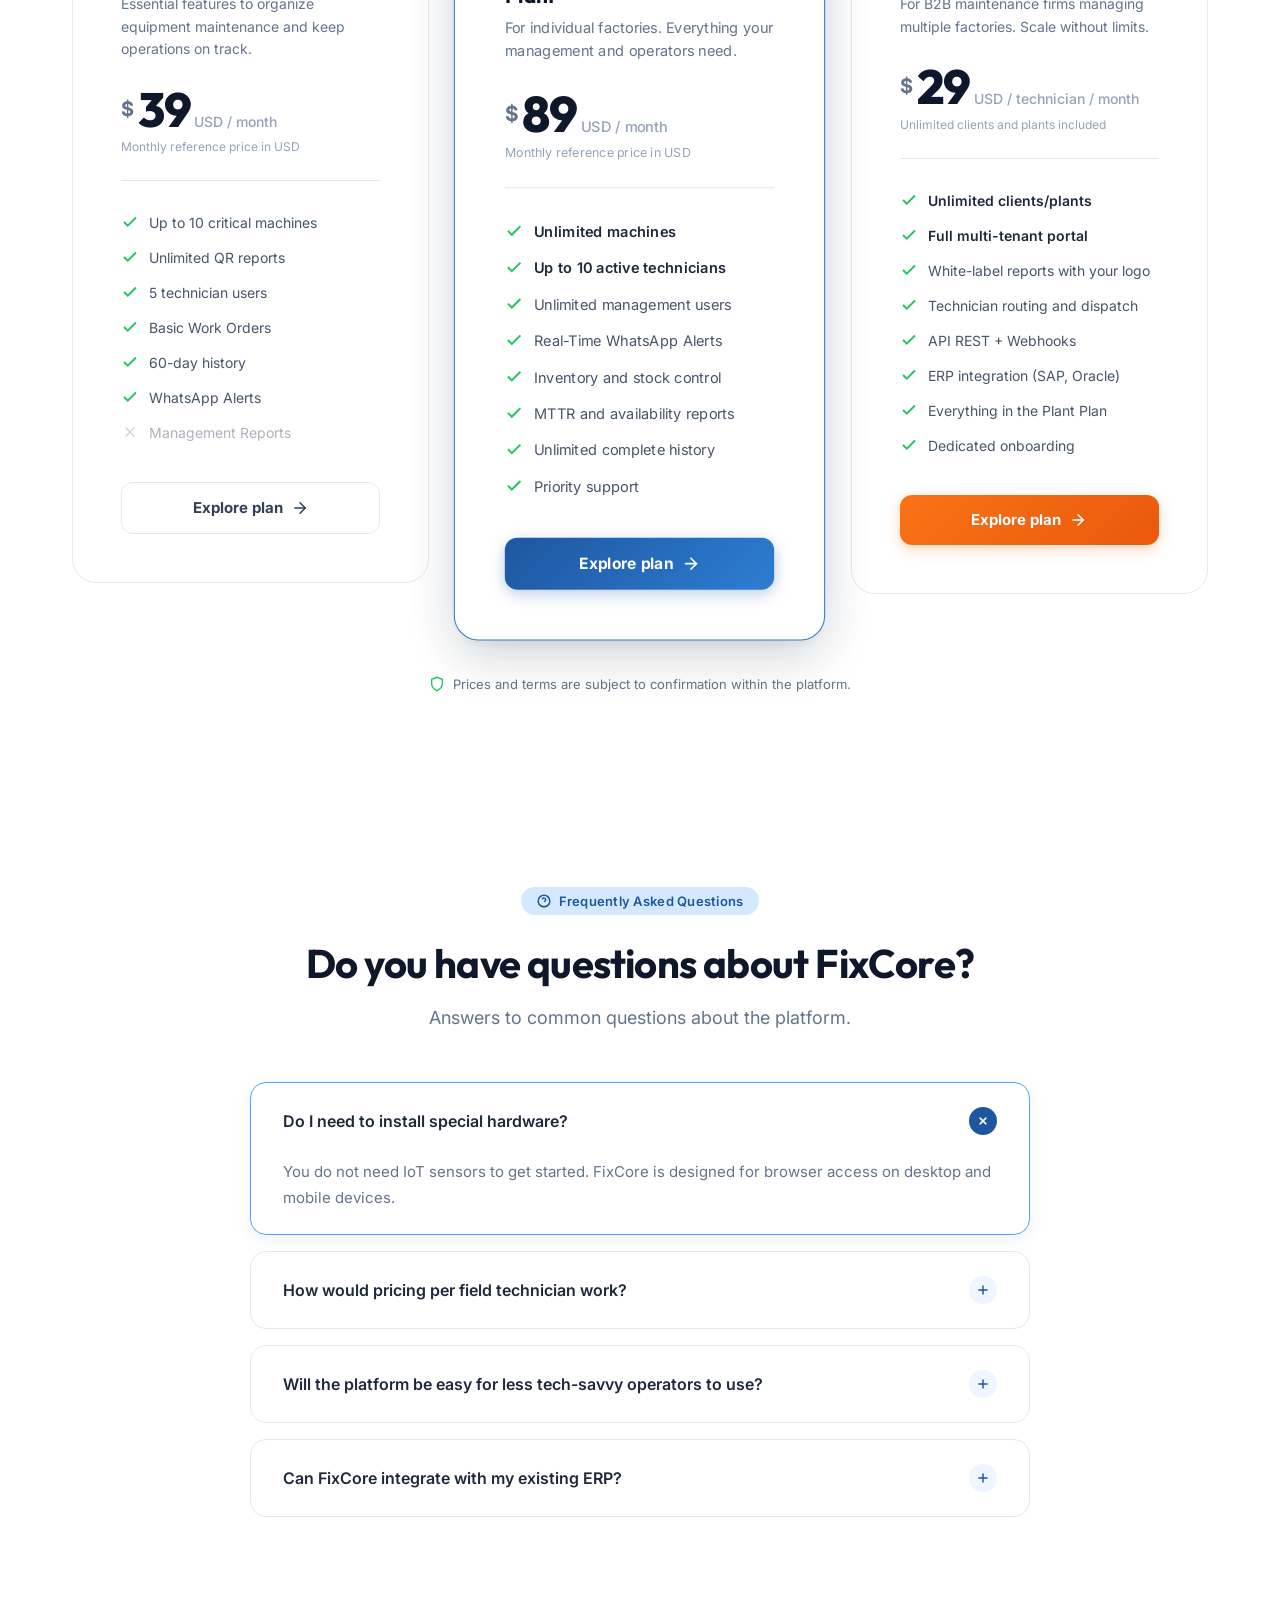
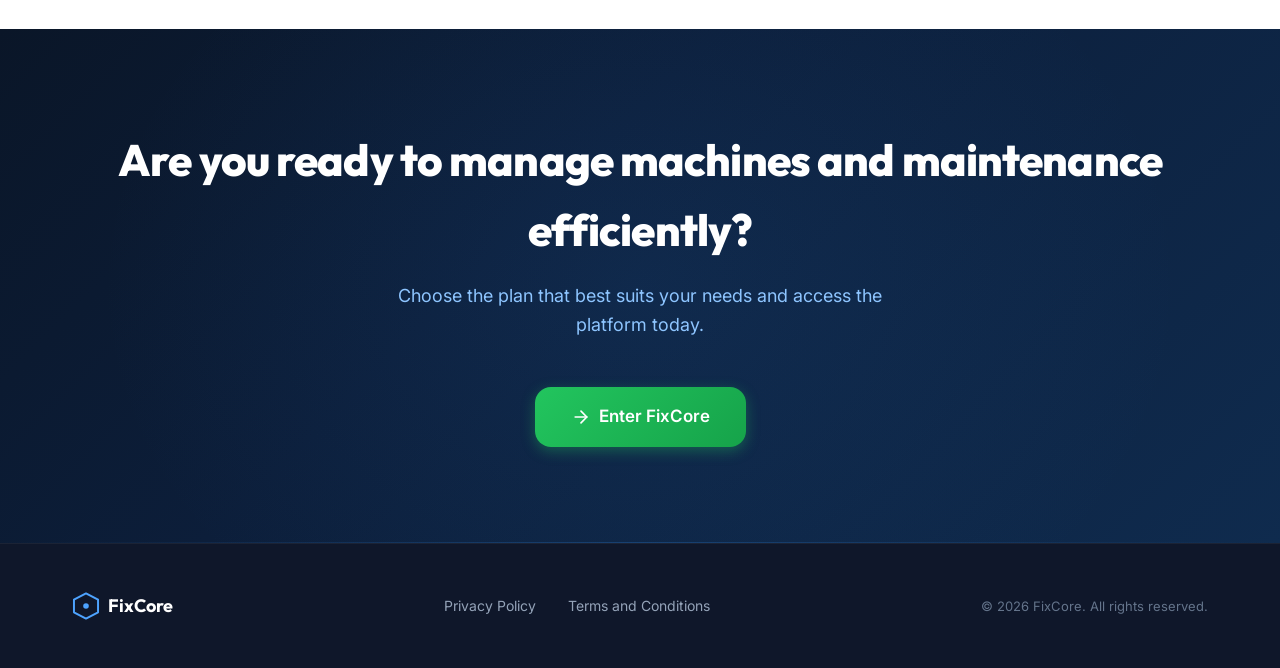
==== commit 605da00c: "feat(landing): mostrar video About-the-Team en ES y EN" ====
--- a/index.html
+++ b/index.html
@@ -392,6 +392,20 @@
     </div>
   </section>
 
+  <section class="section section--light fixcore-team-video" id="team-video" aria-labelledby="team-video-heading">
+    <div class="container">
+      <div class="text-center">
+        <span class="section-badge">Behind FixCore</span>
+        <h2 class="section-title" id="team-video-heading">Meet the team behind FixCore.</h2>
+        <p class="section-subtitle">TechMakers shares how the project was planned, developed and tested.</p>
+      </div>
+      <div class="fixcore-product-video__frame">
+        <iframe src="https://www.youtube-nocookie.com/embed/yaMSK-DhRhE" title="TechMakers - About the Team" loading="lazy" referrerpolicy="strict-origin-when-cross-origin" allow="accelerometer; autoplay; clipboard-write; encrypted-media; gyroscope; picture-in-picture; web-share" allowfullscreen></iframe>
+      </div>
+      <p class="fixcore-product-video__link"><a href="https://www.youtube.com/watch?v=yaMSK-DhRhE" target="_blank" rel="noopener noreferrer">Watch the team video on YouTube</a></p>
+    </div>
+  </section>
+
   <section class="pricing section" id="pricing">
     <div class="container">
       <div class="text-center">
